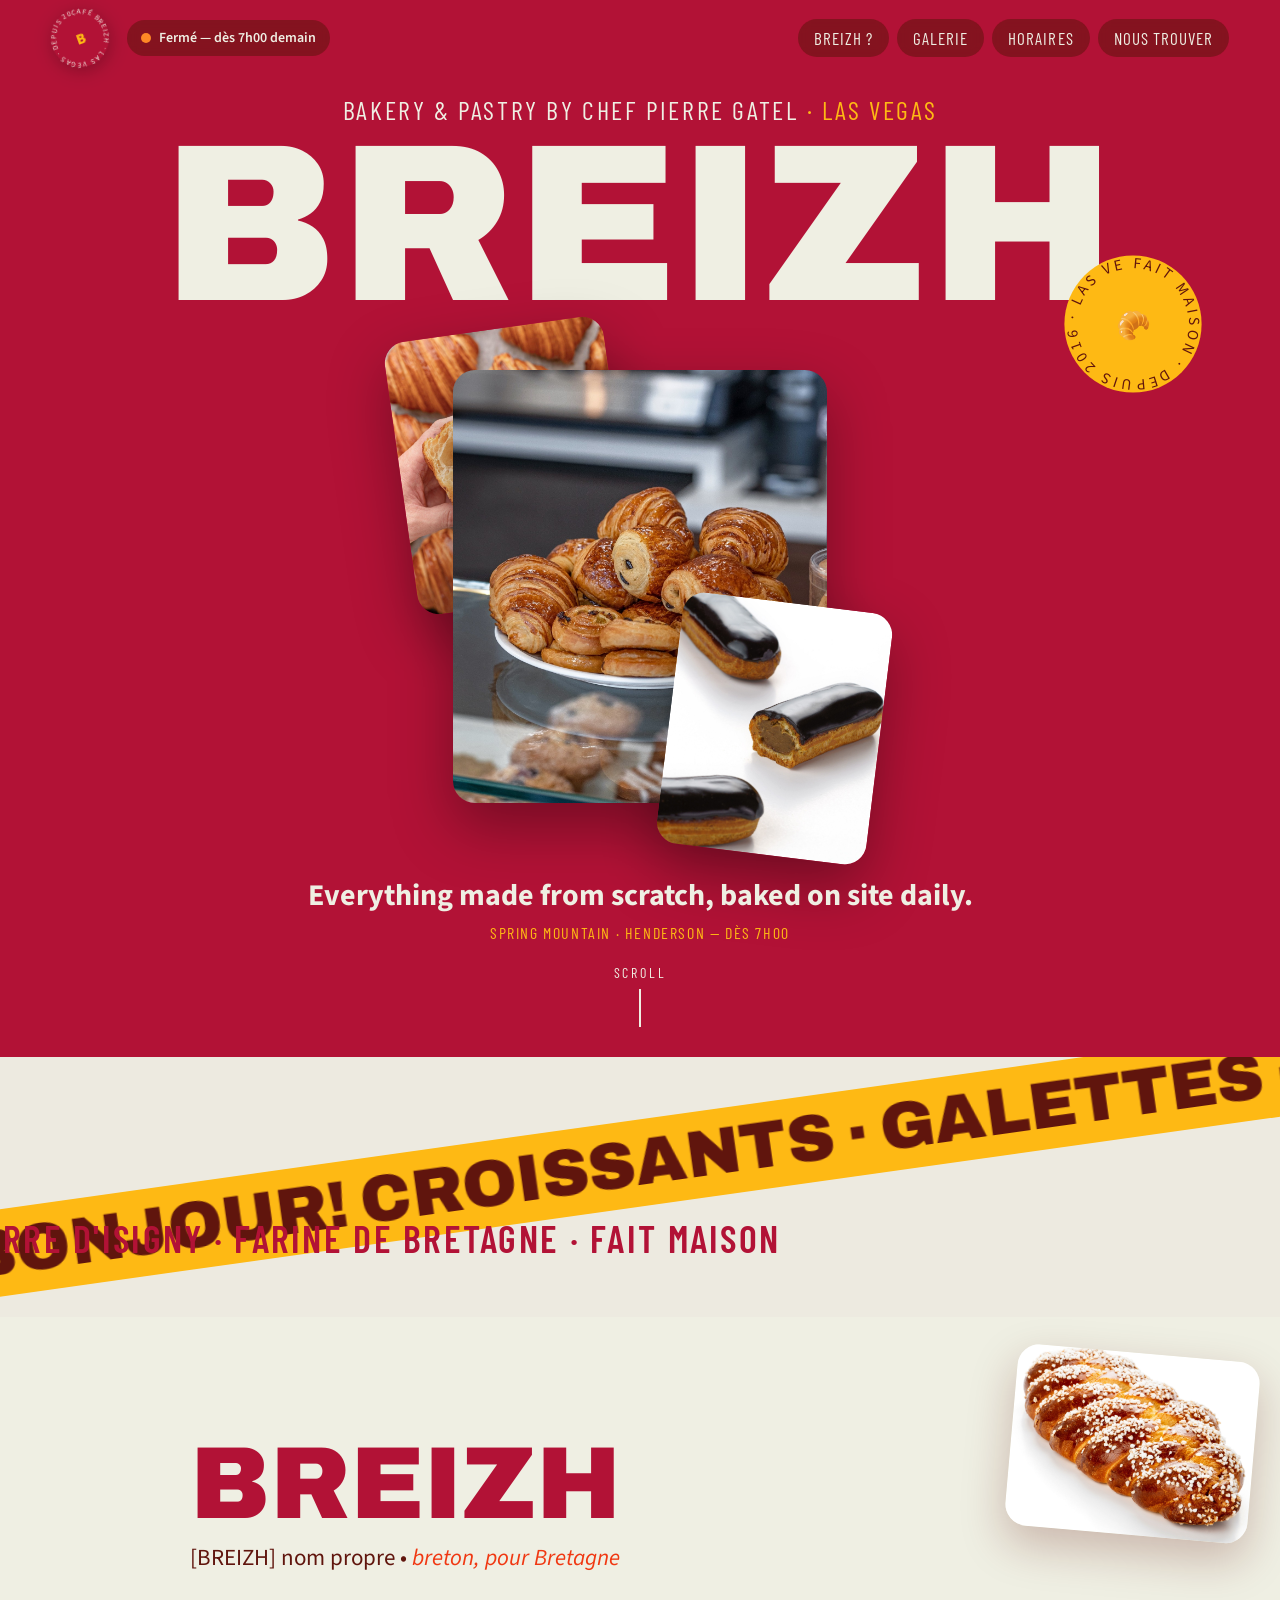
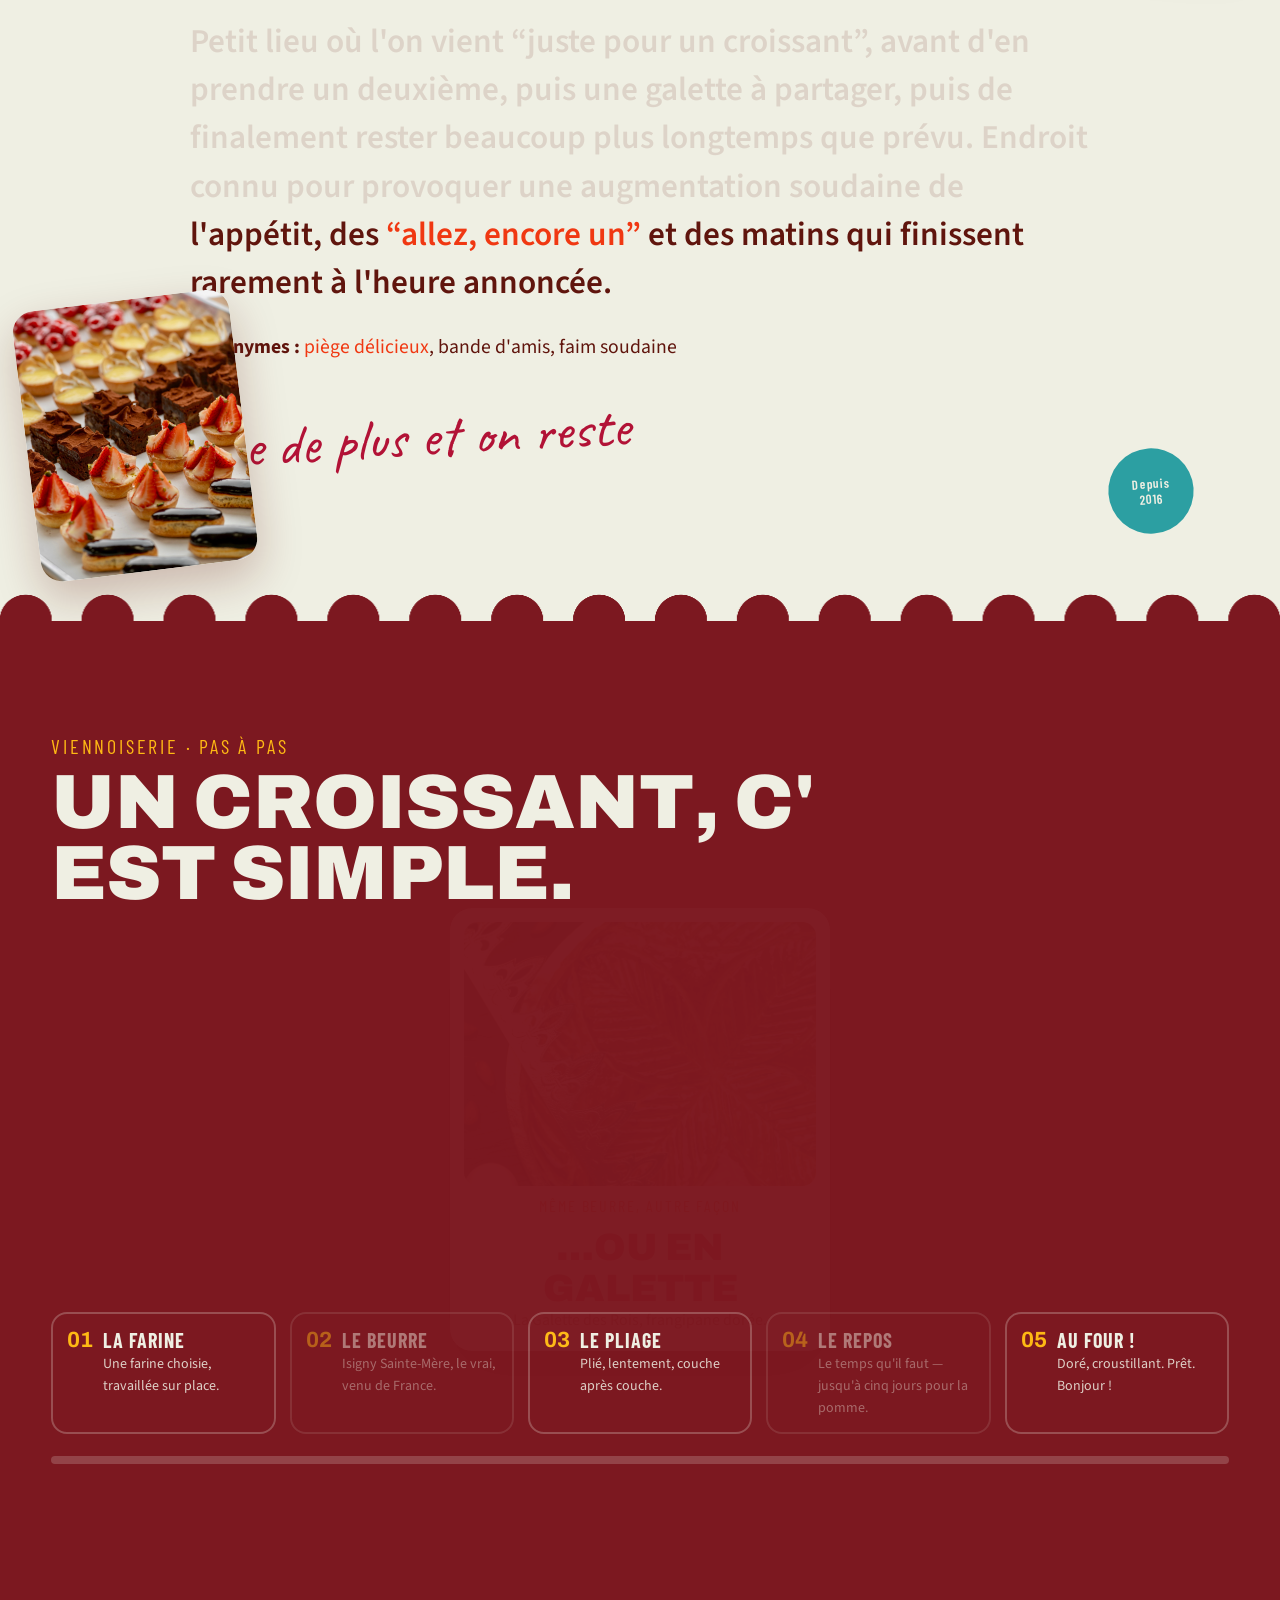
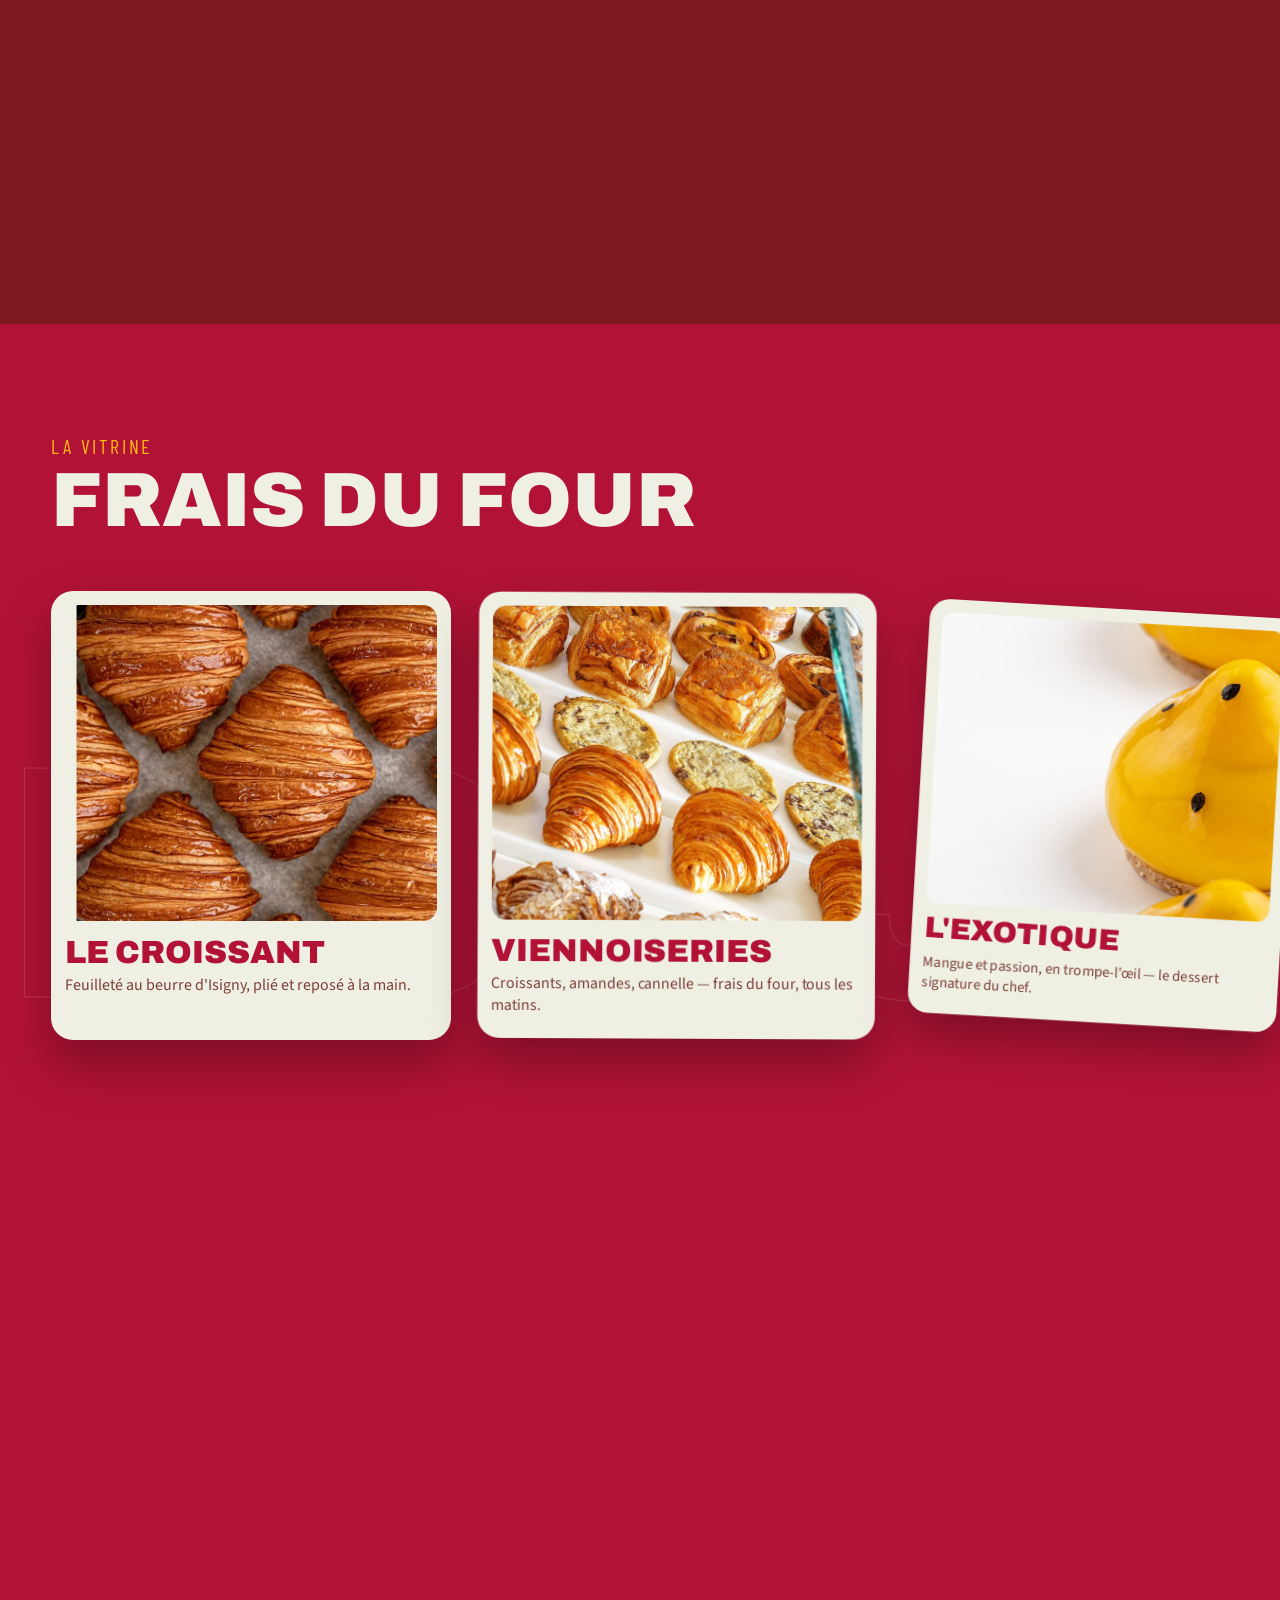
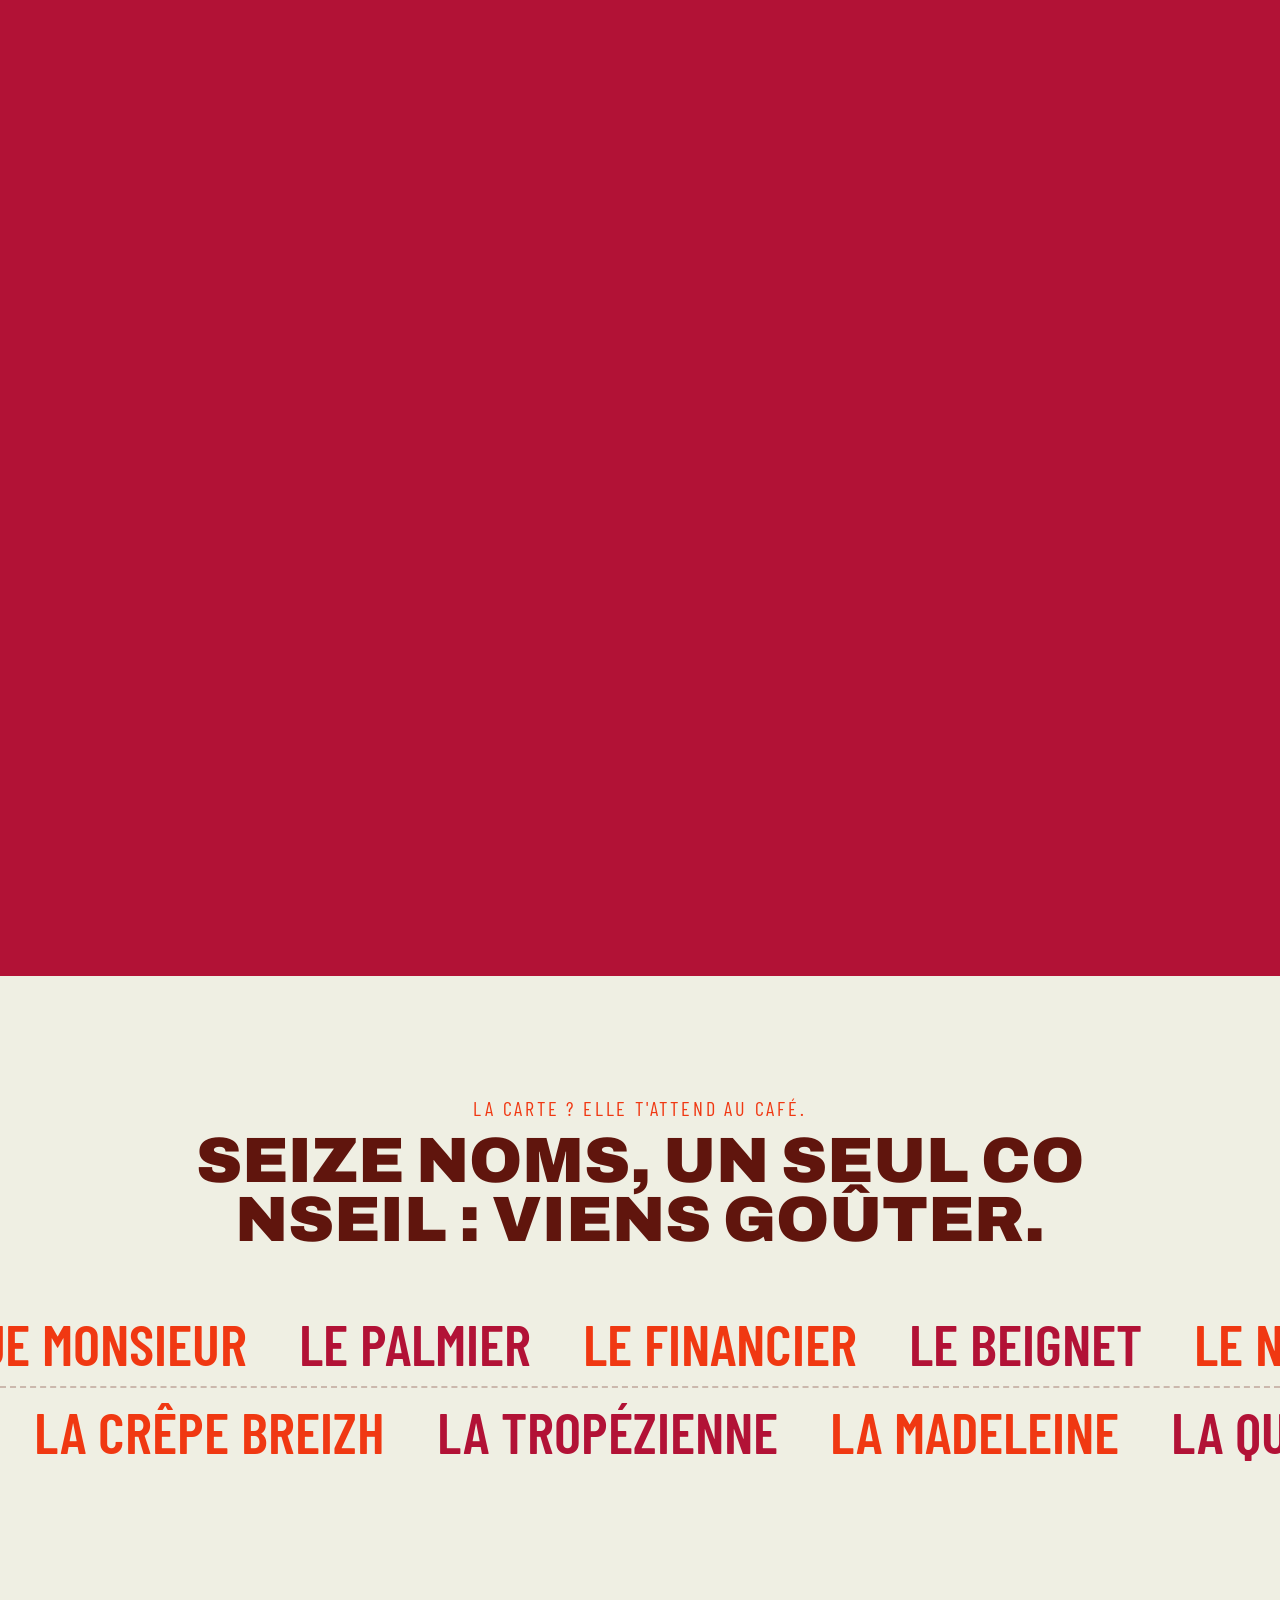
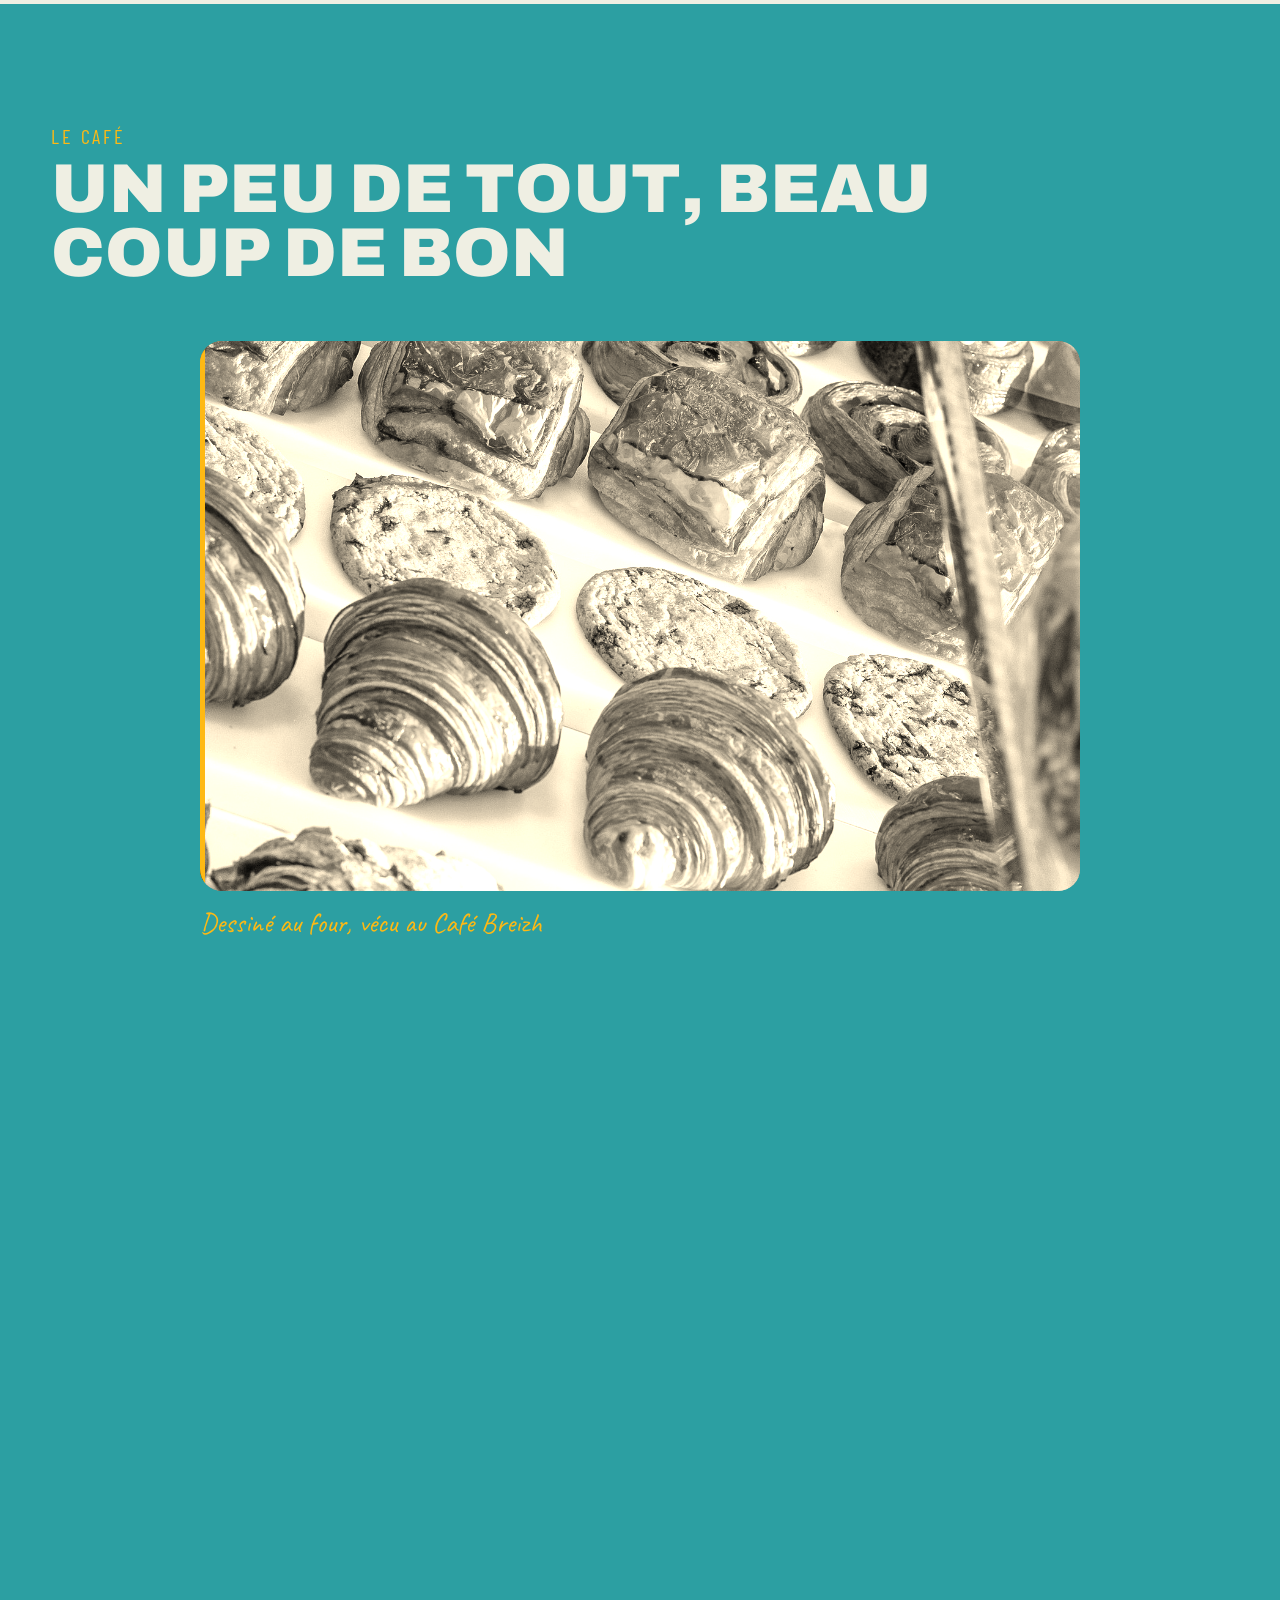
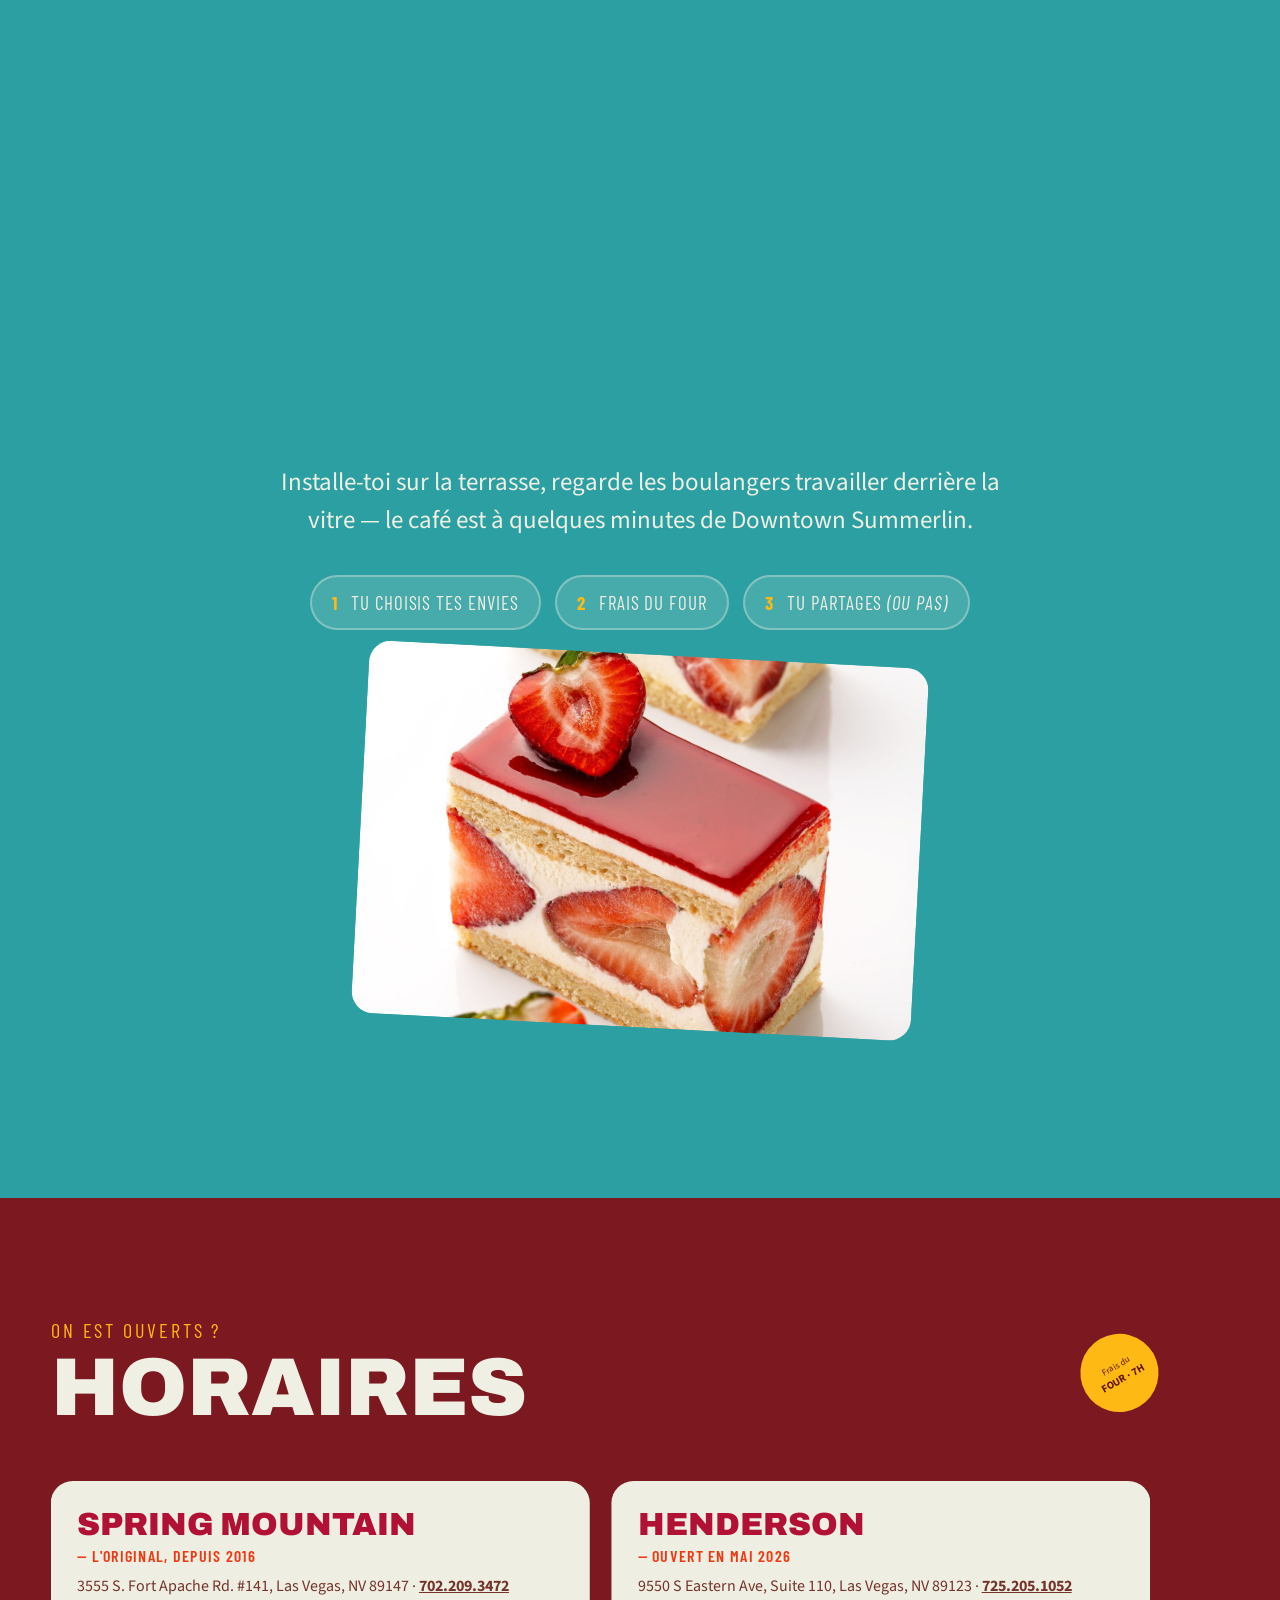
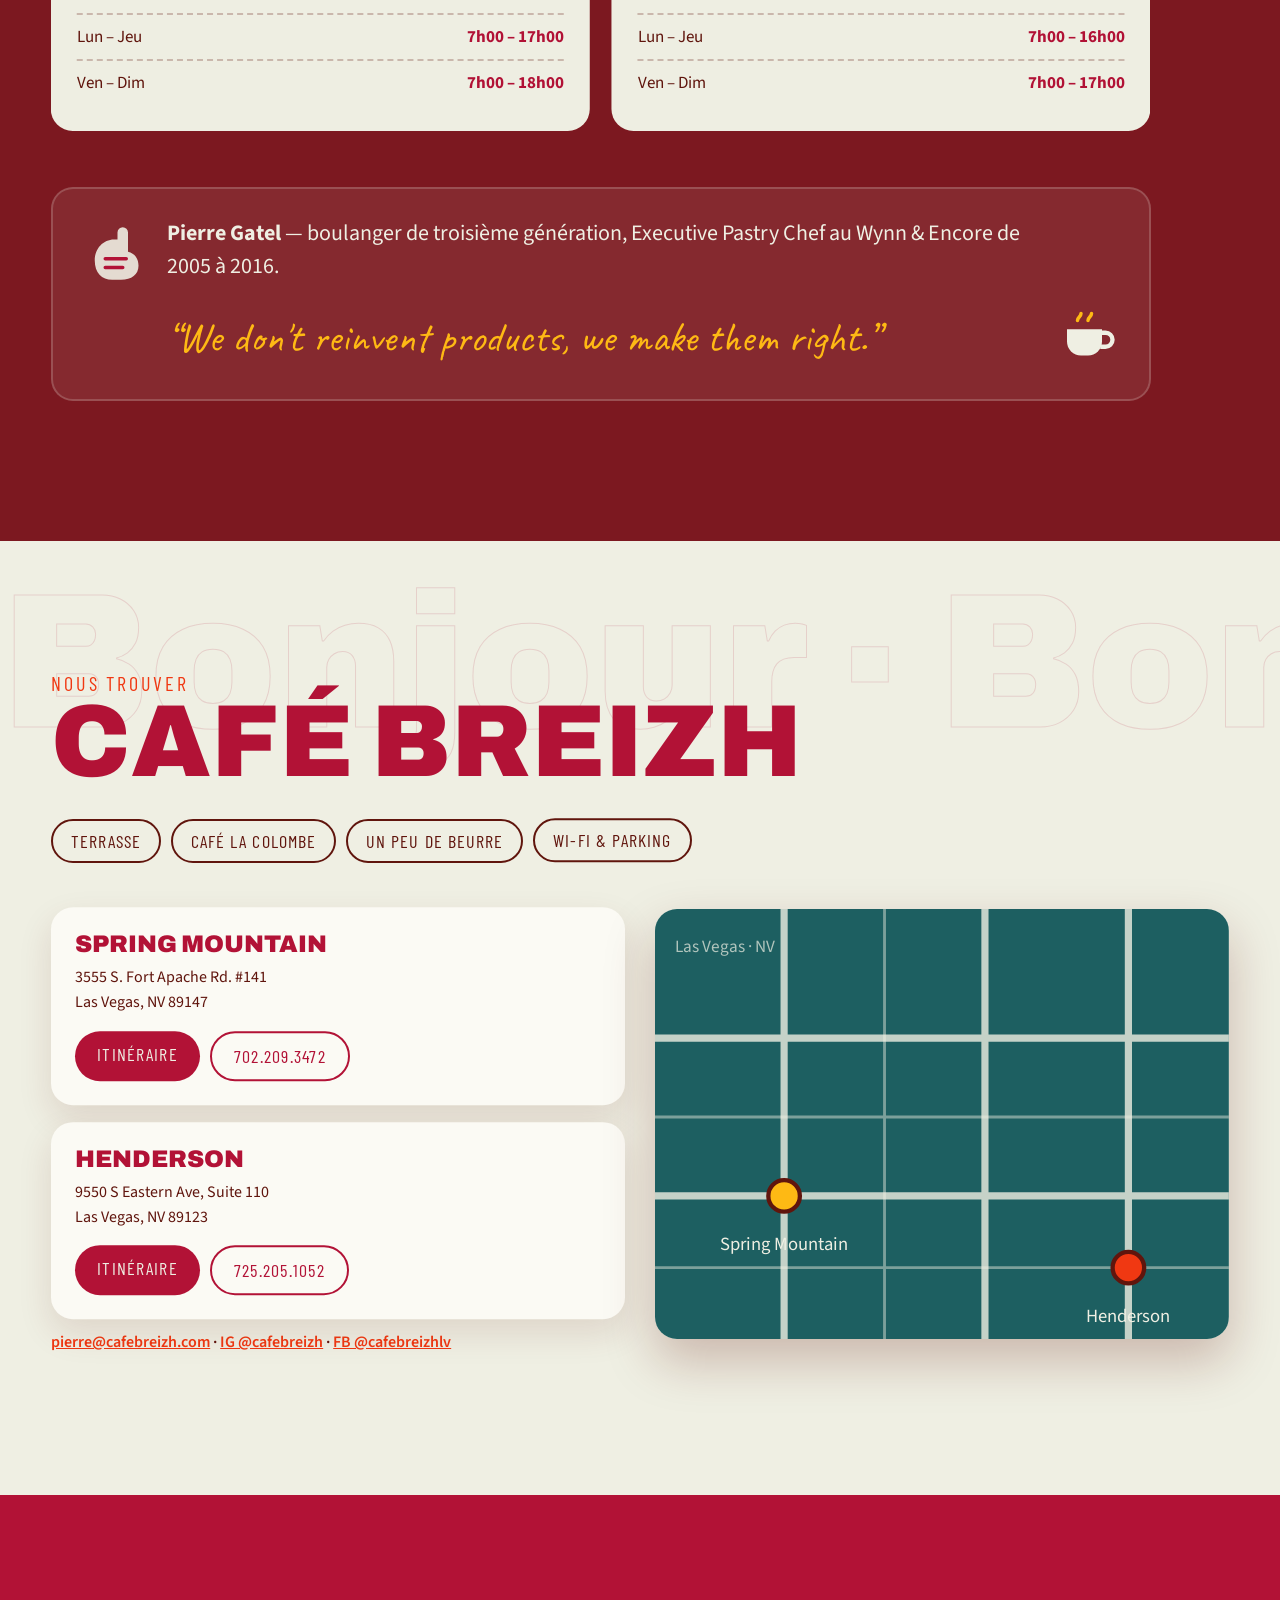
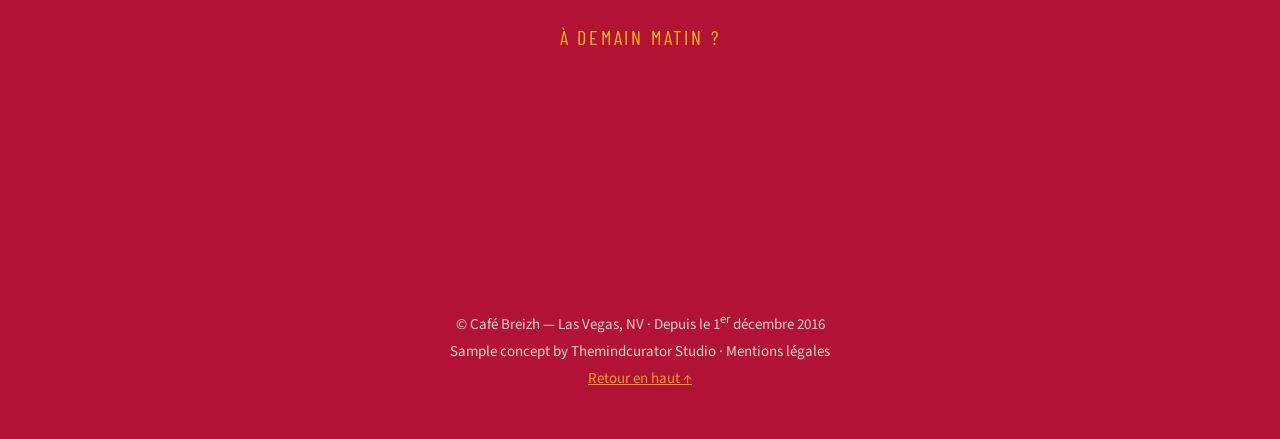
==== index.html @ 3064822f "Café Breizh — own-code rebuild of Tòpas UI (Ponytail)" ====
<!DOCTYPE html>
<html lang="fr">
<head>
<meta charset="UTF-8">
<meta name="viewport" content="width=device-width, initial-scale=1.0">
<title>Café Breizh — Bakery &amp; Pastry · Las Vegas</title>
<meta name="description" content="Café Breizh — French bakery & pastry by Chef Pierre Gatel, Las Vegas. Everything made from scratch, baked on site daily.">
<link rel="preconnect" href="https://fonts.googleapis.com">
<link rel="preconnect" href="https://fonts.gstatic.com" crossorigin>
<link href="https://fonts.googleapis.com/css2?family=Archivo:wght@500;700;900&family=Barlow+Condensed:wght@500;600&family=Source+Sans+3:ital,wght@0,400;0,600;0,700;1,400&family=Caveat:wght@700&display=swap" rel="stylesheet">
<link rel="stylesheet" href="css/main.css">
</head>
<body id="top">

<!-- CURSOR -->
<div class="cursor" data-cursor aria-hidden="true"><span data-cursor-label>Bonjour!</span></div>

<!-- LOADER -->
<div class="intro" data-intro aria-hidden="true">
  <div class="intro__panels"><span style="--c:#B21236"></span><span style="--c:#7C1820"></span><span style="--c:#F03812"></span><span style="--c:#FE8826"></span><span style="--c:#FEB914"></span></div>
  <div class="intro__core">
    <svg class="intro__croissant" viewBox="0 0 120 80" fill="none" aria-hidden="true"><path d="M60 14c10-8 26-6 34 4 10 2 16 10 14 20 6 8 4 18-4 24-8 6-20 4-26-4H42c-6 8-18 10-26 4C8 56 6 46 12 38 10 28 16 20 26 18c8-10 24-12 34-4Z" fill="#FEB914" stroke="#60150D" stroke-width="4"/><path d="M42 20c4 12 4 26 0 40M78 20c-4 12-4 26 0 40M60 14v52" stroke="#60150D" stroke-width="4"/></svg>
    <div class="intro__word" data-intro-word>BREIZH</div>
    <p class="intro__msg" data-intro-msg>On préchauffe le four…</p>
    <div class="intro__bar"><i data-intro-bar></i></div>
    <p class="intro__done">Prêt ! Bonjour !</p>
  </div>
</div>

<!-- TOPBAR -->
<header class="topbar">
  <a class="topbar__logo" href="#top" data-magnetic aria-label="Café Breizh — haut de page">
    <svg viewBox="0 0 100 100"><defs><path id="circ" d="M50 8a42 42 0 1 1 0 84 42 42 0 1 1 0-84"/></defs><circle cx="50" cy="50" r="48" fill="#B21236"/><text font-size="12.5" fill="#EFEFE3" letter-spacing="2"><textPath href="#circ">CAFÉ BREIZH · LAS VEGAS · DEPUIS 2016 ·</textPath></text><text x="50" y="60" text-anchor="middle" font-size="26" font-weight="900" fill="#FEB914">B</text></svg>
  </a>
  <p class="topbar__status"><span class="topbar__dot" data-status-dot></span><span data-status-text>Vérification des horaires…</span></p>
  <nav class="topbar__links">
    <a href="#definition" data-magnetic>Breizh ?</a>
    <a href="#galerie" data-magnetic>Galerie</a>
    <a href="#horaires" data-magnetic>Horaires</a>
    <a href="#visite" data-magnetic>Nous trouver</a>
  </nav>
</header>

<main>
<!-- HERO -->
<section class="s-hero">
  <div class="s-hero__motif" aria-hidden="true">BREIZH · BONJOUR · BREIZH · BONJOUR ·</div>
  <div class="s-hero__kicker"><span>Bakery &amp; Pastry by Chef Pierre Gatel</span><span class="s-hero__by">· Las Vegas</span></div>
  <h1 class="s-hero__title" data-hero-title>BREIZH</h1>
  <div class="s-hero__stack" data-hero-stack>
    <img class="stack__back" src="assets/img/ig-croissant.jpg" alt="Croissant doré" data-depth="14">
    <img class="stack__main" src="assets/img/ig-hero-minis.jpg" alt="Assiette de mini croissants et pains au chocolat" data-depth="26">
    <img class="stack__front" src="assets/img/ig-eclairs.jpg" alt="Éclairs" data-depth="44">
  </div>
  <div class="s-hero__stamp" aria-hidden="true"><svg viewBox="0 0 100 100"><defs><path id="stampc" d="M50 10a40 40 0 1 1 0 80 40 40 0 1 1 0-80"/></defs><circle cx="50" cy="50" r="49" fill="#FEB914"/><text font-size="11" fill="#60150D" letter-spacing="2.5"><textPath href="#stampc">FAIT MAISON · DEPUIS 2016 · LAS VEGAS ·</textPath></text><text x="50" y="58" text-anchor="middle" font-size="20">🥐</text></svg></div>
  <div class="s-hero__foot">
    <p class="s-hero__tagline">Everything made from scratch, baked on site daily.</p>
    <p class="s-hero__hours">Spring Mountain · Henderson — dès 7h00</p>
  </div>
  <p class="s-hero__scroll">Scroll <i></i></p>
</section>

<!-- MARQUEE -->
<section class="s-marquee" aria-hidden="true">
  <div class="marquee marquee--a" data-marquee="1"><div class="marquee__track"><span>Croissants · Galettes · Crêpes · Pâtisserie · Bonjour!&nbsp;</span><span>Croissants · Galettes · Crêpes · Pâtisserie · Bonjour!&nbsp;</span></div></div>
  <div class="marquee marquee--b" data-marquee="-1"><div class="marquee__track"><span>Beurre d'Isigny · Farine de Bretagne · Fait maison&nbsp;</span><span>Beurre d'Isigny · Farine de Bretagne · Fait maison&nbsp;</span></div></div>
</section>

<!-- DEFINITION -->
<section class="s-def edge-wave" id="definition">
  <header class="s-def__head">
    <h2 class="s-def__word">Breizh</h2>
    <p class="s-def__phon">[BREIZH] nom propre • <em>breton, pour Bretagne</em></p>
  </header>
  <p class="s-def__text" data-words>Petit lieu où l'on vient “juste pour un croissant”, avant d'en prendre un deuxième, puis une galette à partager, puis de finalement rester beaucoup plus longtemps que prévu. Endroit connu pour provoquer une augmentation soudaine de l'appétit, des <mark>“allez, encore un”</mark> et des matins qui finissent rarement à l'heure annoncée.</p>
  <p class="s-def__syn"><strong>Synonymes :</strong> <mark>piège délicieux</mark>, bande d'amis, faim soudaine</p>
  <div class="s-def__sign" data-sign><span class="sign">Une de plus et on reste</span></div>
  <figure class="s-def__photo s-def__photo--a" data-parallax="6"><img src="assets/img/ig-assorted-minis.jpg" alt="Mini pâtisseries françaises assorties"></figure>
  <figure class="s-def__photo s-def__photo--b" data-parallax="10"><img src="assets/img/ig-braided-bread.jpg" alt="Brioche tressée au sucre perlé"></figure>
  <div class="s-def__stamp" data-stamp aria-hidden="true">Depuis<br>2016</div>
</section>

<!-- BUILD -->
<section class="s-build edge-wave">
  <div class="s-build__pin" data-build-pin>
    <div class="s-build__intro">
      <p class="s-build__kicker">Viennoiserie · Pas à pas</p>
      <h2 class="s-build__title" data-split>Un croissant, c'est simple.</h2>
    </div>
    <div class="s-build__stage" aria-hidden="true">
      <div class="layer layer--flour" data-layer="0"><svg viewBox="0 0 200 120"><ellipse cx="100" cy="88" rx="72" ry="18" fill="#EFEFE3"/><ellipse cx="100" cy="78" rx="46" ry="14" fill="#fff"/></svg><span>La farine</span></div>
      <div class="layer layer--butter" data-layer="1"><svg viewBox="0 0 200 120"><rect x="55" y="38" width="90" height="48" rx="10" fill="#FEB914" stroke="#60150D" stroke-width="4"/></svg><span>Le beurre</span></div>
      <div class="layer layer--fold" data-layer="2"><img src="assets/img/ig-croissant.jpg" alt=""><span>Le pliage</span></div>
      <div class="layer layer--rest" data-layer="3"><svg viewBox="0 0 200 120"><circle cx="100" cy="60" r="34" fill="none" stroke="#EFEFE3" stroke-width="6"/><path d="M100 38v22l16 10" stroke="#FEB914" stroke-width="6" fill="none" stroke-linecap="round"/></svg><span>Le temps</span></div>
      <div class="layer layer--fire" data-layer="4"><svg viewBox="0 0 200 120"><path d="M100 14c14 20 30 30 30 52a30 30 0 1 1-60 0c0-22 16-32 30-52Z" fill="#F03812"/><path d="M100 52c7 10 14 15 14 26a14 14 0 1 1-28 0c0-11 7-16 14-26Z" fill="#FEB914"/></svg><span>Au four !</span></div>
      <div class="s-build__result" data-build-result><img src="assets/img/ig-croissant.jpg" alt="Le croissant, feuilleté et doré"><strong>Le Croissant</strong><em>Feuilleté, doré, croustillant.</em></div>
      <div class="s-build__twist" data-build-twist><img src="assets/img/ig-galette-rois.jpg" alt="Galette des Rois dorée"><p class="s-build__twist-k">Même beurre, autre façon</p><strong>…ou en galette</strong><em>La Galette des Rois, frangipane dorée.</em></div>
    </div>
    <ol class="s-build__steps">
      <li class="s-build__step"><b>01</b><div><strong>La farine</strong><span>Une farine choisie, travaillée sur place.</span></div></li>
      <li class="s-build__step"><b>02</b><div><strong>Le beurre</strong><span>Isigny Sainte-Mère, le vrai, venu de France.</span></div></li>
      <li class="s-build__step"><b>03</b><div><strong>Le pliage</strong><span>Plié, lentement, couche après couche.</span></div></li>
      <li class="s-build__step"><b>04</b><div><strong>Le repos</strong><span>Le temps qu'il faut — jusqu'à cinq jours pour la pomme.</span></div></li>
      <li class="s-build__step"><b>05</b><div><strong>Au four !</strong><span>Doré, croustillant. Prêt. Bonjour !</span></div></li>
    </ol>
    <div class="s-build__bar"><i data-build-bar></i></div>
  </div>
</section>

<!-- GALLERY -->
<section class="s-gallery" id="galerie">
  <div class="s-gallery__pin" data-gallery-pin>
    <header class="s-gallery__head"><p class="s-gallery__kicker">La vitrine</p><h2 class="s-gallery__title" data-split>Frais du four</h2></header>
    <div class="s-gallery__giant" data-gallery-giant aria-hidden="true">BONJOUR</div>
    <div class="s-gallery__track" data-gallery-track>
      <article class="card" data-card><div class="card__img"><img data-card-img src="assets/img/site-cafe-b.jpg" alt="Croissants dorés en vitrine"></div><h3 class="card__title">Le Croissant</h3><p>Feuilleté au beurre d'Isigny, plié et reposé à la main.</p></article>
      <article class="card" data-card><div class="card__img"><img data-card-img src="assets/img/ig-pastry-case.jpg" alt="Vitrine de viennoiseries"></div><h3 class="card__title">Viennoiseries</h3><p>Croissants, amandes, cannelle — frais du four, tous les matins.</p></article>
      <article class="card" data-card><div class="card__img"><img data-card-img src="assets/img/ig-mango.jpg" alt="Desserts exotiques en trompe-l'œil"></div><h3 class="card__title">L'Exotique</h3><p>Mangue et passion, en trompe-l'œil — le dessert signature du chef.</p></article>
      <article class="card" data-card><div class="card__img"><img data-card-img src="assets/img/ig-kouign-amann.jpg" alt="Kouign-Amann caramélisé"></div><h3 class="card__title">Kouign-Amann</h3><p>Beurre et sucre caramélisés, tous les jours.</p></article>
      <article class="card" data-card><div class="card__img"><img data-card-img src="assets/img/ig-eclairs.jpg" alt="Éclairs"></div><h3 class="card__title">Éclair</h3><p>Il disparaît comme l'éclair — c'est son nom.</p></article>
      <article class="card" data-card><div class="card__img"><img data-card-img src="assets/img/ig-assorted-minis.jpg" alt="Tartelettes au citron, à la framboise et au chocolat"></div><h3 class="card__title">Les Tartelettes</h3><p>Citron, framboise, chocolat — en petites bouchées.</p></article>
    </div>
  </div>
</section>

<!-- NAMES -->
<section class="s-names edge-wave">
  <p class="s-names__k">La carte ? Elle t'attend au café.</p>
  <h2 class="s-names__title" data-split>Seize noms, un seul conseil : Viens goûter.</h2>
  <div class="names-row" data-names-row="1"><div class="names-row__track"><span>Le Croissant</span><span>Le Paris-Brest</span><span>Le Kouign-Amann</span><span>Le Croque Monsieur</span><span>Le Palmier</span><span>Le Financier</span><span>Le Beignet</span><span>Le Napoléon</span><span>Le Croissant</span><span>Le Paris-Brest</span><span>Le Kouign-Amann</span><span>Le Croque Monsieur</span><span>Le Palmier</span><span>Le Financier</span><span>Le Beignet</span><span>Le Napoléon</span></div></div>
  <div class="names-row" data-names-row="-1"><div class="names-row__track"><span>La Galette</span><span>La Crêpe Breizh</span><span>La Tropézienne</span><span>La Madeleine</span><span>La Quiche Lorraine</span><span>La Tarte Citron</span><span>La Brioche</span><span>La Chouquette</span><span>La Galette</span><span>La Crêpe Breizh</span><span>La Tropézienne</span><span>La Madeleine</span><span>La Quiche Lorraine</span><span>La Tarte Citron</span><span>La Brioche</span><span>La Chouquette</span></div></div>
</section>

<!-- AMIGOS / LE CAFE -->
<section class="s-amigos edge-wave">
  <header class="s-amigos__head"><p class="s-amigos__k">Le café</p><h2 class="s-amigos__title" data-split>Un peu de tout, beaucoup de bon</h2></header>
  <div class="duo" data-duo>
    <figure class="duo__frame">
      <img class="duo__photo" src="assets/img/ig-pastry-case.jpg" alt="La vitrine du Café Breizh, pleine de viennoiseries">
      <div class="duo__illu" data-duo-illu><img data-duo-in src="assets/img/ig-pastry-case.jpg" alt="" aria-hidden="true"></div>
      <i class="duo__line" data-duo-line></i>
    </figure>
    <figcaption>Dessiné au four, vécu au Café Breizh</figcaption>
  </div>
  <p class="s-amigos__text">Installe-toi sur la terrasse, regarde les boulangers travailler derrière la vitre — le café est à quelques minutes de Downtown Summerlin.</p>
  <div class="s-amigos__how"><span><b>1</b> Tu choisis tes envies</span><span><b>2</b> Frais du four</span><span><b>3</b> Tu partages <em>(ou pas)</em></span></div>
  <figure class="s-amigos__photo" data-parallax="8"><img src="assets/img/ig-fraisier.jpg" alt="Fraisier — gâteau aux fraises du Café Breizh"></figure>
</section>

<!-- HOURS -->
<section class="s-hours edge-wave" id="horaires">
  <header class="s-hours__head"><p class="s-hours__k">On est ouverts ?</p><h2 class="s-hours__title" data-split>Horaires</h2></header>
  <div class="s-hours__disc" aria-hidden="true"><svg viewBox="0 0 100 100"><circle cx="50" cy="50" r="47" fill="#FEB914"/><text x="50" y="44" text-anchor="middle" font-size="11" fill="#60150D">Frais du</text><text x="50" y="62" text-anchor="middle" font-size="13" font-weight="700" fill="#60150D">FOUR · 7H</text></svg></div>
  <div class="hours">
    <article class="hours__loc" data-hours-row>
      <h3>Spring Mountain <span>— l'original, depuis 2016</span></h3>
      <p class="hours__addr">3555 S. Fort Apache Rd. #141, Las Vegas, NV 89147 · <a href="tel:+17022093472">702.209.3472</a></p>
      <ul><li><span>Lun – Jeu</span><b>7h00 – 17h00</b></li><li><span>Ven – Dim</span><b>7h00 – 18h00</b></li></ul>
    </article>
    <article class="hours__loc" data-hours-row>
      <h3>Henderson <span>— ouvert en mai 2026</span></h3>
      <p class="hours__addr">9550 S Eastern Ave, Suite 110, Las Vegas, NV 89123 · <a href="tel:+17252051052">725.205.1052</a></p>
      <ul><li><span>Lun – Jeu</span><b>7h00 – 16h00</b></li><li><span>Ven – Dim</span><b>7h00 – 17h00</b></li></ul>
    </article>
  </div>
  <div class="chef">
    <svg class="chef__hand" viewBox="0 0 80 80" aria-hidden="true"><path d="M18 52c0-14 10-24 22-24h4v-8a6 6 0 0 1 12 0v22c8 2 12 8 12 16 0 10-8 16-20 16H38c-12 0-20-8-20-22Z" fill="#EFEFE3" opacity=".9"/><path d="M30 50h24M30 60h20" stroke="#B21236" stroke-width="4" stroke-linecap="round"/></svg>
    <p class="chef__line"><strong>Pierre Gatel</strong> — boulanger de troisième génération, Executive Pastry Chef au Wynn &amp; Encore de 2005 à 2016.</p>
    <blockquote>“We don't reinvent products, we make them right.”</blockquote>
    <svg class="chef__cup" viewBox="0 0 80 80" aria-hidden="true"><path d="M16 30h40v14a16 16 0 0 1-16 16h-8A16 16 0 0 1 16 44V30Z" fill="#EFEFE3"/><path d="M56 34h4a8 8 0 0 1 0 16h-6" fill="none" stroke="#EFEFE3" stroke-width="5"/><path d="M28 20c0-4 4-4 4-8M40 20c0-4 4-4 4-8" stroke="#FEB914" stroke-width="4" fill="none" stroke-linecap="round"/></svg>
  </div>
</section>

<!-- VISIT -->
<section class="s-visit edge-wave" id="visite">
  <div class="s-visit__giant" data-visit-marquee aria-hidden="true"><span>Bonjour · Bonjour · Bonjour ·&nbsp;</span><span>Bonjour · Bonjour · Bonjour ·&nbsp;</span><span>Bonjour · Bonjour · Bonjour ·&nbsp;</span></div>
  <header class="s-visit__head"><p class="s-visit__k">Nous trouver</p><h2 class="s-visit__title" data-split data-jelly>Café Breizh</h2></header>
  <ul class="s-visit__pictos">
    <li>Terrasse</li><li>Café La Colombe</li><li>Un peu de beurre</li><li>Wi-Fi &amp; parking</li>
  </ul>
  <div class="s-visit__grid">
    <div class="s-visit__locs">
      <article><h3>Spring Mountain</h3><p>3555 S. Fort Apache Rd. #141<br>Las Vegas, NV 89147</p><div class="s-visit__actions"><a class="btn" data-magnetic target="_blank" rel="noopener" href="https://www.google.com/maps/search/?api=1&query=Cafe+Breizh+3555+S+Fort+Apache+Rd+Las+Vegas+NV+89147">Itinéraire</a><a class="btn btn--ghost" data-magnetic href="tel:+17022093472">702.209.3472</a></div></article>
      <article><h3>Henderson</h3><p>9550 S Eastern Ave, Suite 110<br>Las Vegas, NV 89123</p><div class="s-visit__actions"><a class="btn" data-magnetic target="_blank" rel="noopener" href="https://www.google.com/maps/search/?api=1&query=Cafe+Breizh+9550+S+Eastern+Ave+Las+Vegas+NV+89123">Itinéraire</a><a class="btn btn--ghost" data-magnetic href="tel:+17252051052">725.205.1052</a></div></article>
      <p class="s-visit__contact"><a href="mailto:pierre@cafebreizh.com">pierre@cafebreizh.com</a> · <a target="_blank" rel="noopener" href="https://www.instagram.com/cafebreizh/">IG @cafebreizh</a> · <a target="_blank" rel="noopener" href="https://www.facebook.com/cafebreizhlv/">FB @cafebreizhlv</a></p>
    </div>
    <div class="s-visit__mapwrap">
      <svg class="s-visit__map" data-map viewBox="0 0 400 300" role="img" aria-label="Plan simplifié des deux adresses">
        <rect width="400" height="300" fill="#1d5f61"/>
        <g stroke="#EFEFE3" stroke-width="5" fill="none" opacity=".8"><path d="M0 90 H400M0 200 H400M90 0 V300M230 0 V300M330 0 V300"/></g>
        <g stroke="#EFEFE3" stroke-width="2" fill="none" opacity=".45"><path d="M0 145 H400M160 0 V300M0 250 H400"/></g>
        <circle cx="90" cy="200" r="11" fill="#FEB914" stroke="#60150D" stroke-width="3"/><text x="90" y="238" text-anchor="middle" fill="#EFEFE3" font-size="13">Spring Mountain</text>
        <circle cx="330" cy="250" r="11" fill="#F03812" stroke="#60150D" stroke-width="3"/><text x="330" y="288" text-anchor="middle" fill="#EFEFE3" font-size="13">Henderson</text>
        <text x="14" y="30" fill="#EFEFE3" font-size="12" opacity=".7">Las Vegas · NV</text>
      </svg>
    </div>
  </div>
</section>
</main>

<!-- END -->
<footer class="s-end edge-wave">
  <p class="s-end__k">À demain matin ?</p>
  <h2 class="s-end__big" data-end-big><span>BONJOUR!</span></h2>
  <div class="s-end__meta">
    <p>© Café Breizh — Las Vegas, NV · Depuis le 1<sup>er</sup> décembre 2016</p>
    <p>Sample concept by Themindcurator Studio · Mentions légales</p>
    <p><a href="#top">Retour en haut ↑</a></p>
  </div>
</footer>

<script src="assets/vendor/gsap.min.js"></script>
<script src="assets/vendor/ScrollTrigger.min.js"></script>
<script src="assets/vendor/lenis.min.js"></script>
<script src="js/main.js"></script>
</body>
</html>
---- css/main.css ----
:root{
  --rouge:#B21236; --bordeaux:#7C1820; --brun:#60150D; --orange-rouge:#F03812;
  --orange:#FE8826; --jaune:#FEB914; --bleu:#2C9FA2; --creme:#EFEFE3; --creme-fond:#EDEAE0;
  --f-title:"Archivo","Arial Black",system-ui,sans-serif;
  --f-cond:"Barlow Condensed","Arial Narrow",system-ui,sans-serif;
  --f-text:"Source Sans 3",Arial,system-ui,sans-serif;
  --gutter:clamp(16px,4vw,56px); --radius:22px; --topbar-h:76px;
  --ease:cubic-bezier(.2,.8,.2,1); --wave:clamp(14px,1.6vw,26px);
}
*{margin:0;padding:0;box-sizing:border-box}
html{scroll-behavior:auto}
html.lenis,html.lenis body{height:auto}
.lenis.lenis-smooth{scroll-behavior:auto!important}
body{font-family:var(--f-text);background:var(--rouge);color:var(--creme);overflow-x:hidden}
img{display:block;max-width:100%}
a{color:inherit}
::selection{background:var(--jaune);color:var(--brun)}

/* scalloped divider: section paints a wave of its own bg over the previous */
.edge-wave{position:relative}
.edge-wave::before{content:"";position:absolute;z-index:4;left:0;right:0;top:calc(-2*var(--wave) + 1px);height:calc(2*var(--wave));background:inherit;pointer-events:none;
  --R:calc(var(--wave)*1.28);
  -webkit-mask:radial-gradient(var(--R) at 50% calc(1.8*var(--wave)),#000 99%,#0000 101%) calc(50% - 2*var(--wave)) 0/calc(4*var(--wave)) 100%,linear-gradient(#000 0 0) no-repeat 0 calc(1.8*var(--wave))/100% calc(2*var(--wave) - 1.8*var(--wave) + 1px);
  mask:radial-gradient(var(--R) at 50% calc(1.8*var(--wave)),#000 99%,#0000 101%) calc(50% - 2*var(--wave)) 0/calc(4*var(--wave)) 100%,linear-gradient(#000 0 0) no-repeat 0 calc(1.8*var(--wave))/100% calc(2*var(--wave) - 1.8*var(--wave) + 1px)}

/* ---------- cursor ---------- */
.cursor{position:fixed;z-index:200;left:0;top:0;width:64px;height:64px;margin:-32px 0 0 -32px;border-radius:50%;background:var(--jaune);color:var(--brun);display:none;align-items:center;justify-content:center;font-family:var(--f-cond);font-size:13px;font-weight:600;pointer-events:none;opacity:0;transform:scale(.4)}
html.has-cursor .cursor{display:flex}
html.has-cursor,html.has-cursor a,html.has-cursor button{cursor:none}
.cursor.is-on{opacity:1}
.cursor span{opacity:0;transition:opacity .2s}
.cursor.is-hover{transform:scale(1)}
.cursor.is-hover span{opacity:1}
.cursor.is-down{scale:.85}

/* ---------- loader ---------- */
.intro{position:fixed;inset:0;z-index:300;display:flex;align-items:center;justify-content:center}
.intro__panels{position:absolute;inset:0;display:flex}
.intro__panels span{flex:1;background:var(--c)}
.intro__core{position:relative;z-index:2;text-align:center;color:var(--creme);padding:20px}
.intro__croissant{width:110px;margin:0 auto 10px;animation:bounce 1s var(--ease) infinite alternate}
@keyframes bounce{from{transform:translateY(0) rotate(-4deg)}to{transform:translateY(-18px) rotate(5deg)}}
.intro__word{font-family:var(--f-title);font-weight:900;font-size:clamp(52px,12vw,120px);letter-spacing:.02em;line-height:1;display:flex;justify-content:center}
.intro__word .ch{display:inline-block}
.intro__msg{font-family:var(--f-cond);font-size:20px;letter-spacing:.08em;text-transform:uppercase;opacity:.85;min-height:26px}
.intro__bar{width:min(320px,70vw);height:8px;border-radius:99px;background:rgba(239,239,227,.25);margin:18px auto 10px;overflow:hidden}
.intro__bar i{display:block;height:100%;background:var(--jaune);transform:scaleX(0);transform-origin:left}
.intro__done{font-family:"Caveat",cursive;font-size:34px;color:var(--jaune);opacity:0;transform:scale(.7) rotate(-4deg)}
.intro.is-done .intro__done{opacity:1;transform:scale(1) rotate(-3deg);transition:.4s var(--ease)}
.intro.is-done .intro__msg{opacity:0}

/* ---------- topbar ---------- */
.topbar{position:fixed;z-index:100;top:0;left:0;right:0;height:var(--topbar-h);display:flex;align-items:center;gap:18px;padding:10px var(--gutter);pointer-events:none}
.topbar>*{pointer-events:auto}
.topbar__logo{width:58px;height:58px;flex:none;border-radius:50%;box-shadow:0 4px 18px rgba(0,0,0,.25)}
.topbar__logo svg{width:100%;height:auto}
.topbar__status{display:flex;align-items:center;gap:8px;background:rgba(96,21,13,.55);backdrop-filter:blur(6px);padding:8px 14px;border-radius:99px;font-size:14px;font-weight:600}
.topbar__dot{width:10px;height:10px;border-radius:50%;background:#FE8826;flex:none}
.topbar__dot.is-open{background:#7BE07B}
.topbar__links{margin-left:auto;display:flex;gap:8px}
.topbar__links a{text-decoration:none;font-family:var(--f-cond);font-size:17px;letter-spacing:.06em;text-transform:uppercase;background:rgba(96,21,13,.55);backdrop-filter:blur(6px);padding:9px 16px;border-radius:99px}

/* ---------- shared type ---------- */
h2[data-split],.s-def__word{font-family:var(--f-title);font-weight:900;text-transform:uppercase;line-height:.92}
.split-mask{display:block;overflow:hidden}
.split-ch{display:inline-block;will-change:transform}
[class$="__k"],[class$="__kicker"]{font-family:var(--f-cond);letter-spacing:.14em;text-transform:uppercase;font-size:clamp(15px,1.6vw,20px)}

/* ---------- hero ---------- */
.s-hero{position:relative;min-height:100svh;background:var(--rouge);color:var(--creme);overflow:hidden;display:flex;flex-direction:column;align-items:center;padding:calc(var(--topbar-h) + 18px) var(--gutter) 30px}
.s-hero__motif{position:absolute;inset:-20% -10%;font-family:var(--f-title);font-weight:900;font-size:19vw;line-height:1;color:transparent;-webkit-text-stroke:1px rgba(239,239,227,.14);white-space:nowrap;pointer-events:none}
.s-hero__kicker{position:relative;z-index:2;display:flex;gap:8px;flex-wrap:wrap;justify-content:center;font-family:var(--f-cond);font-size:clamp(17px,2.4vw,26px);letter-spacing:.1em;text-transform:uppercase}
.s-hero__by{color:var(--jaune)}
.s-hero__title{position:relative;z-index:2;font-family:var(--f-title);font-weight:900;font-size:clamp(72px,17.5vw,250px);line-height:.9;letter-spacing:.01em;text-align:center}
.s-hero__title .ch{display:inline-block}
.s-hero__stack{position:relative;z-index:2;width:min(58vw,480px);aspect-ratio:4/4.4;margin-top:-2vw}
.s-hero__stack img{position:absolute;border-radius:var(--radius);object-fit:cover;box-shadow:0 24px 60px rgba(0,0,0,.35)}
.stack__main{width:78%;height:82%;left:11%;top:8%;z-index:2}
.stack__back{width:46%;height:52%;left:0;top:0;transform:rotate(-8deg)}
.stack__front{width:44%;height:48%;right:0;bottom:0;transform:rotate(7deg);z-index:3}
.s-hero__stamp{position:absolute;z-index:3;right:calc(var(--gutter) + 2vw);top:24%;width:clamp(96px,11vw,140px);animation:spin 14s linear infinite}
@keyframes spin{to{transform:rotate(360deg)}}
.s-hero__foot{position:relative;z-index:2;text-align:center;margin-top:18px}
.s-hero__tagline{font-size:clamp(19px,2.6vw,30px);font-weight:700}
.s-hero__hours{font-family:var(--f-cond);letter-spacing:.1em;text-transform:uppercase;color:var(--jaune);margin-top:6px}
.s-hero__scroll{position:relative;z-index:2;margin-top:auto;padding-top:22px;font-family:var(--f-cond);letter-spacing:.2em;text-transform:uppercase;font-size:14px;display:flex;flex-direction:column;align-items:center;gap:8px}
.s-hero__scroll i{width:2px;height:38px;background:var(--creme);display:block;animation:drop 1.6s var(--ease) infinite;transform-origin:top}
@keyframes drop{0%{transform:scaleY(0)}55%{transform:scaleY(1)}100%{transform:scaleY(0);transform-origin:bottom}}

/* ---------- marquee ---------- */
.s-marquee{background:var(--creme-fond);padding:64px 0 58px;overflow:hidden}
.marquee{overflow:hidden;white-space:nowrap}
.marquee__track{display:inline-flex;font-family:var(--f-title);font-weight:900;text-transform:uppercase;line-height:1}
.marquee--a{background:var(--jaune);color:var(--brun);transform:rotate(-2deg) scale(1.03)}
.marquee--a .marquee__track{font-size:clamp(30px,5vw,64px);padding:10px 0}
.marquee--b{color:var(--rouge);margin-top:14px}
.marquee--b .marquee__track{font-size:clamp(20px,3vw,38px);font-family:var(--f-cond);font-weight:600;letter-spacing:.06em}

/* ---------- definition ---------- */
.s-def{background:var(--creme);color:var(--brun);padding:120px var(--gutter) 150px;overflow:hidden}
.s-def__head{max-width:900px;margin:0 auto}
.s-def__word{font-size:clamp(54px,8vw,120px);color:var(--rouge)}
.s-def__phon{font-size:clamp(17px,2vw,23px);margin-top:10px}
.s-def__phon em{color:var(--orange-rouge)}
.s-def__text{max-width:900px;margin:44px auto 0;font-size:clamp(21px,2.6vw,34px);line-height:1.45;font-weight:600}
.s-def__text mark,.s-def__syn mark{background:none;color:var(--orange-rouge)}
.s-def__syn{max-width:900px;margin:26px auto 0;font-size:clamp(16px,.6vw + 12px,20px)}
.s-def__sign{max-width:900px;margin:40px auto 0;overflow:hidden}
.sign{font-family:"Caveat",cursive;font-size:clamp(34px,5vw,58px);color:var(--rouge);display:inline-block;transform:rotate(-3deg)}
.s-def__photo{position:absolute;border-radius:var(--radius);overflow:hidden;box-shadow:0 18px 44px rgba(96,21,13,.25)}
.s-def__photo img{width:100%;height:100%;object-fit:cover}
.s-def__photo--a{width:clamp(130px,17vw,280px);aspect-ratio:4/5;left:2vw;bottom:4%;rotate:-7deg}
.s-def__photo--b{width:clamp(140px,19vw,320px);aspect-ratio:4/3;right:2vw;top:6%;rotate:5deg}
.s-def__stamp{position:absolute;right:6vw;bottom:9%;width:104px;height:104px;border-radius:50%;background:var(--bleu);color:var(--creme);display:flex;align-items:center;justify-content:center;text-align:center;font-family:var(--f-cond);font-weight:600;letter-spacing:.08em;transform:rotate(-8deg)}
@media(max-width:900px){.s-def__photo--a,.s-def__photo--b{position:relative;left:auto;right:auto;top:auto;bottom:auto;margin-top:28px;width:min(62vw,300px)}.s-def__stamp{display:none}}

/* ---------- build ---------- */
.s-build{background:var(--bordeaux);color:var(--creme)}
.s-build__pin{min-height:100svh;padding:110px var(--gutter) 60px;display:flex;flex-direction:column;position:relative;overflow:hidden}
.s-build__kicker{color:var(--jaune)}
.s-build__title{font-size:clamp(38px,6vw,84px);max-width:800px;margin-top:10px}
.s-build__stage{position:relative;flex:1;min-height:300px}
.layer{position:absolute;left:50%;top:50%;translate:-50% -50%;width:min(46vw,340px);text-align:center;opacity:0}
.layer img,.layer svg{width:100%;border-radius:var(--radius)}
.layer img{aspect-ratio:1/1.15;object-fit:cover}
.layer span{display:block;margin-top:10px;font-family:var(--f-cond);font-size:22px;letter-spacing:.1em;text-transform:uppercase;color:var(--jaune)}
.s-build__result,.s-build__twist{position:absolute;left:50%;top:50%;translate:-50% -50%;width:min(62vw,380px);background:var(--creme);color:var(--brun);border-radius:var(--radius);padding:14px 14px 20px;text-align:center;opacity:0;visibility:hidden;box-shadow:0 24px 60px rgba(0,0,0,.35)}
.s-build__result img,.s-build__twist img{width:100%;aspect-ratio:4/3;object-fit:cover;border-radius:14px}
.s-build__result strong,.s-build__twist strong{display:block;font-family:var(--f-title);font-weight:900;text-transform:uppercase;font-size:clamp(24px,3.4vw,38px);margin-top:12px;color:var(--rouge)}
.s-build__result em,.s-build__twist em{font-style:normal;opacity:.75}
.s-build__twist-k{font-family:var(--f-cond);letter-spacing:.12em;text-transform:uppercase;color:var(--orange-rouge);margin-top:10px}
.s-build__steps{list-style:none;display:flex;gap:14px;flex-wrap:wrap;margin-top:10px}
.s-build__step{flex:1 1 150px;display:flex;gap:10px;padding:14px;border:2px solid rgba(239,239,227,.25);border-radius:16px;opacity:.45;transition:opacity .3s,border-color .3s}
.s-build__step b{font-family:var(--f-title);font-size:22px;color:var(--jaune)}
.s-build__step strong{display:block;font-family:var(--f-cond);font-size:20px;letter-spacing:.05em;text-transform:uppercase}
.s-build__step span{font-size:14px;opacity:.85}
.s-build__step.is-active{opacity:1;border-color:var(--jaune)}
.s-build__step.is-done{opacity:.75;border-color:rgba(254,185,20,.5)}
.s-build__bar{height:8px;background:rgba(239,239,227,.2);border-radius:99px;margin-top:22px;overflow:hidden}
.s-build__bar i{display:block;height:100%;background:var(--jaune);transform:scaleX(0);transform-origin:left}

/* ---------- gallery ---------- */
.s-gallery{background:var(--rouge);color:var(--creme);overflow:hidden}
.s-gallery__pin{min-height:100svh;padding:110px 0 60px;position:relative;display:flex;flex-direction:column}
.s-gallery__head{padding:0 var(--gutter)}
.s-gallery__kicker{color:var(--jaune)}
.s-gallery__title{font-size:clamp(38px,6vw,84px);margin-top:8px}
.s-gallery__giant{position:absolute;top:44%;left:0;font-family:var(--f-title);font-weight:900;font-size:26vw;line-height:1;color:transparent;-webkit-text-stroke:1px rgba(239,239,227,.16);white-space:nowrap;pointer-events:none}
.s-gallery__track{position:relative;display:flex;gap:26px;padding:6vh var(--gutter) 0;width:max-content;align-items:stretch}
.card{width:min(74vw,400px);flex:none;background:var(--creme);color:var(--brun);border-radius:var(--radius);padding:14px 14px 22px;box-shadow:0 24px 50px rgba(0,0,0,.3)}
.card__img{border-radius:14px;overflow:hidden;aspect-ratio:4/3.4}
.card__img img{width:112%;height:100%;object-fit:cover;max-width:none}
.card__title{font-family:var(--f-title);font-weight:900;text-transform:uppercase;font-size:clamp(22px,3vw,32px);color:var(--rouge);margin-top:14px}
.card p{opacity:.8;margin-top:4px}

/* ---------- names ---------- */
.s-names{background:var(--creme);color:var(--brun);padding:120px 0 130px;overflow:hidden}
.s-names__k,.s-names__title{text-align:center;padding:0 var(--gutter)}
.s-names__k{color:var(--orange-rouge)}
.s-names__title{font-size:clamp(32px,5vw,68px);max-width:1000px;margin:12px auto 50px}
.names-row{overflow:hidden;white-space:nowrap;padding:8px 0}
.names-row__track{display:inline-flex;gap:0}
.names-row span{font-family:var(--f-cond);font-weight:600;text-transform:uppercase;font-size:clamp(30px,4.6vw,58px);padding:0 26px;color:var(--rouge)}
.names-row span:nth-child(even){color:var(--orange-rouge)}
.names-row + .names-row{border-top:2px dashed rgba(96,21,13,.25)}

/* ---------- amigos ---------- */
.s-amigos{background:var(--bleu);color:var(--creme);padding:120px var(--gutter) 140px;overflow:hidden}
.s-amigos__k{color:var(--jaune)}
.s-amigos__title{font-size:clamp(34px,5.4vw,74px);max-width:900px;margin-top:10px}
.duo{max-width:880px;margin:56px auto 0}
.duo__frame{position:relative;border-radius:var(--radius);overflow:hidden;aspect-ratio:16/10}
.duo__photo,.duo__illu img{width:100%;height:100%;object-fit:cover}
.duo__illu{position:absolute;inset:0;overflow:hidden}
.duo__illu img{filter:grayscale(1) sepia(.55) contrast(1.05) brightness(1.05);max-width:none;width:100%}
.duo__line{position:absolute;top:0;bottom:0;left:0;width:5px;background:var(--jaune);opacity:0}
.duo figcaption{font-family:"Caveat",cursive;font-size:28px;margin-top:14px;color:var(--jaune)}
.s-amigos__text{max-width:760px;margin:44px auto 0;font-size:clamp(18px,2.2vw,25px);line-height:1.5;text-align:center}
.s-amigos__how{display:flex;gap:14px;flex-wrap:wrap;justify-content:center;margin-top:36px}
.s-amigos__how span{background:rgba(239,239,227,.14);border:2px solid rgba(239,239,227,.35);padding:14px 20px;border-radius:99px;font-family:var(--f-cond);font-size:19px;letter-spacing:.05em;text-transform:uppercase}
.s-amigos__how b{color:var(--jaune);margin-right:8px}
.s-amigos__photo{max-width:560px;margin:54px auto 0;border-radius:var(--radius);overflow:hidden;rotate:3deg}
.s-amigos__photo img{width:100%;aspect-ratio:3/2;object-fit:cover}

/* ---------- hours ---------- */
.s-hours{background:var(--bordeaux);color:var(--creme);padding:120px var(--gutter) 140px;position:relative;overflow:hidden}
.s-hours__k{color:var(--jaune)}
.s-hours__title{font-size:clamp(40px,6.4vw,88px);margin-top:8px}
.s-hours__disc{position:absolute;right:calc(var(--gutter) + 2vw);top:90px;width:clamp(110px,13vw,170px)}
.hours{display:grid;grid-template-columns:1fr 1fr;gap:22px;margin-top:56px;max-width:1100px}
.hours__loc{background:var(--creme);color:var(--brun);border-radius:var(--radius);padding:26px}
.hours__loc h3{font-family:var(--f-title);font-weight:900;text-transform:uppercase;font-size:clamp(22px,3vw,32px);color:var(--rouge)}
.hours__loc h3 span{display:block;font-family:var(--f-cond);font-weight:600;font-size:16px;letter-spacing:.08em;color:var(--orange-rouge);margin-top:4px}
.hours__addr{margin-top:10px;opacity:.85}
.hours__addr a{font-weight:700}
.hours__loc ul{list-style:none;margin-top:16px}
.hours__loc li{display:flex;justify-content:space-between;gap:12px;padding:10px 0;border-top:2px dashed rgba(96,21,13,.25);font-size:17px}
.hours__loc li b{color:var(--rouge)}
.chef{max-width:1100px;margin-top:56px;display:grid;grid-template-columns:70px 1fr 70px;gap:18px;align-items:center;background:rgba(239,239,227,.08);border:2px solid rgba(239,239,227,.2);border-radius:var(--radius);padding:26px}
.chef__line{font-size:clamp(17px,2vw,22px);line-height:1.5}
.chef blockquote{grid-column:2;font-family:"Caveat",cursive;font-size:clamp(28px,4vw,42px);color:var(--jaune)}
@media(max-width:760px){.hours{grid-template-columns:1fr}.chef{grid-template-columns:1fr}.chef blockquote{grid-column:1}.chef__hand,.chef__cup{display:none}}

/* ---------- visit ---------- */
.s-visit{background:var(--creme);color:var(--brun);padding:130px var(--gutter) 140px;overflow:hidden;position:relative}
.s-visit__giant{position:absolute;top:26px;left:0;display:flex;white-space:nowrap;font-family:var(--f-title);font-weight:900;font-size:15vw;line-height:1;color:transparent;-webkit-text-stroke:1px rgba(178,18,54,.14);pointer-events:none}
.s-visit__k{color:var(--orange-rouge);position:relative}
.s-visit__title{font-size:clamp(44px,8vw,110px);color:var(--rouge);position:relative}
.s-visit__pictos{list-style:none;display:flex;gap:10px;flex-wrap:wrap;margin-top:30px;position:relative}
.s-visit__pictos li{border:2px solid var(--brun);border-radius:99px;padding:9px 18px;font-family:var(--f-cond);font-size:18px;letter-spacing:.06em;text-transform:uppercase}
.s-visit__grid{display:grid;grid-template-columns:1fr 1fr;gap:30px;margin-top:46px;position:relative;align-items:start}
.s-visit__locs article{background:#FBFAF4;border-radius:var(--radius);padding:24px;box-shadow:0 14px 34px rgba(96,21,13,.12)}
.s-visit__locs article + article{margin-top:18px}
.s-visit__locs h3{font-family:var(--f-title);font-weight:900;text-transform:uppercase;color:var(--rouge);font-size:24px}
.s-visit__locs p{margin-top:8px;line-height:1.55}
.s-visit__actions{display:flex;gap:10px;flex-wrap:wrap;margin-top:16px}
.btn{display:inline-block;background:var(--rouge);color:var(--creme);text-decoration:none;font-family:var(--f-cond);font-size:18px;letter-spacing:.07em;text-transform:uppercase;padding:12px 22px;border-radius:99px}
.btn--ghost{background:transparent;color:var(--rouge);border:2px solid var(--rouge)}
.s-visit__contact{margin-top:20px;font-weight:600}
.s-visit__contact a{color:var(--orange-rouge)}
.s-visit__mapwrap{perspective:900px}
.s-visit__map{width:100%;border-radius:var(--radius);box-shadow:0 22px 50px rgba(96,21,13,.25);transform-style:preserve-3d}
@media(max-width:820px){.s-visit__grid{grid-template-columns:1fr}}

/* ---------- end ---------- */
.s-end{background:var(--rouge);color:var(--creme);text-align:center;padding:130px var(--gutter) 50px;overflow:hidden}
.s-end__k{font-family:var(--f-cond);letter-spacing:.14em;text-transform:uppercase;color:var(--jaune);font-size:20px}
.s-end__big{font-family:var(--f-title);font-weight:900;font-size:clamp(52px,12.5vw,180px);line-height:1;margin-top:14px}
.s-end__big .ch{display:inline-block}
.s-end__meta{margin-top:60px;display:flex;flex-direction:column;gap:6px;opacity:.85;font-size:15px}
.s-end__meta a{color:var(--jaune)}

/* ---------- reduced / mobile ---------- */
@media(max-width:760px){
  :root{--topbar-h:68px}
  .topbar__links{display:none}
  .topbar__status{font-size:13px;padding:8px 12px}
  .topbar__status span:last-child{max-width:52vw;white-space:nowrap;overflow:hidden;text-overflow:ellipsis}
  .s-hero__stamp{top:238px;bottom:auto;right:8px;width:78px}
  .s-hero__stack{width:min(76vw,420px)}
  .layer{width:min(64vw,300px)}
  .s-build__steps{flex-direction:column}
  .card{width:78vw}
}
@media (prefers-reduced-motion: reduce){
  *,*::before,*::after{animation-duration:.01ms!important;transition-duration:.01ms!important}
}
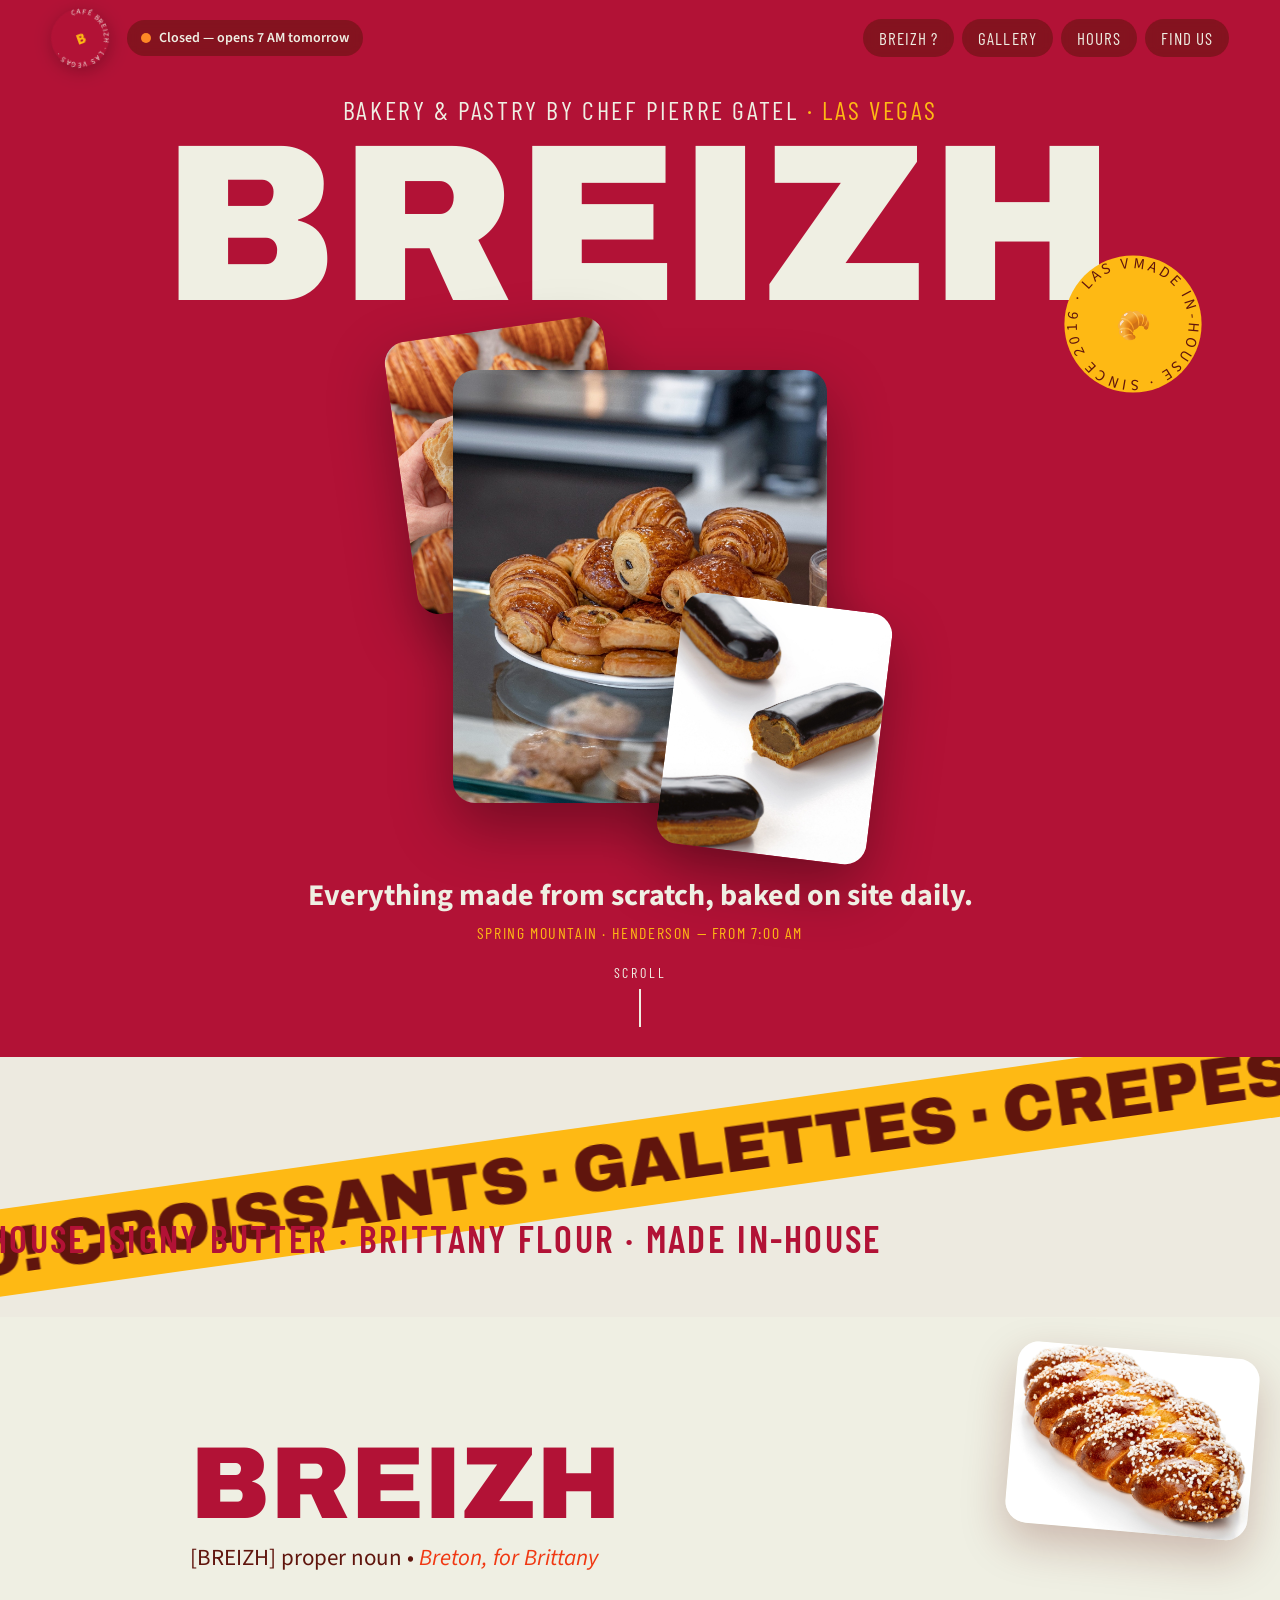
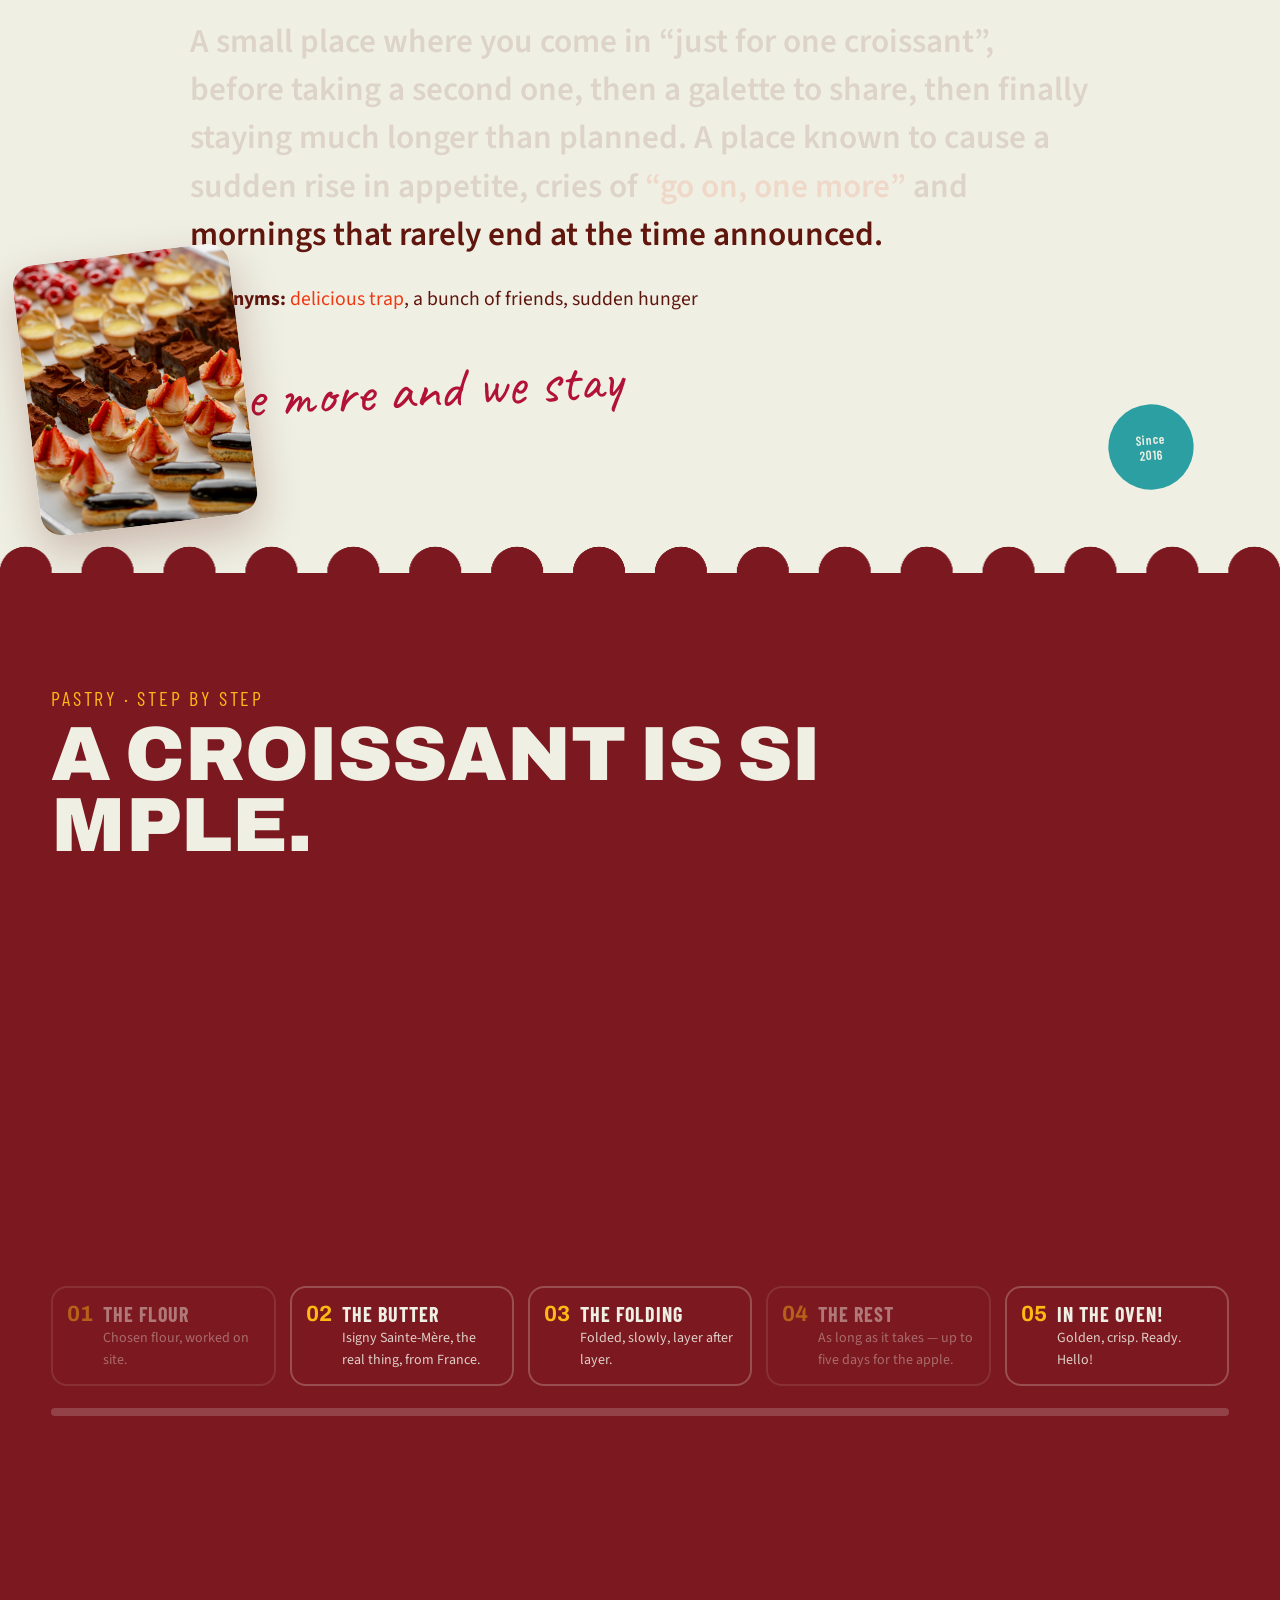
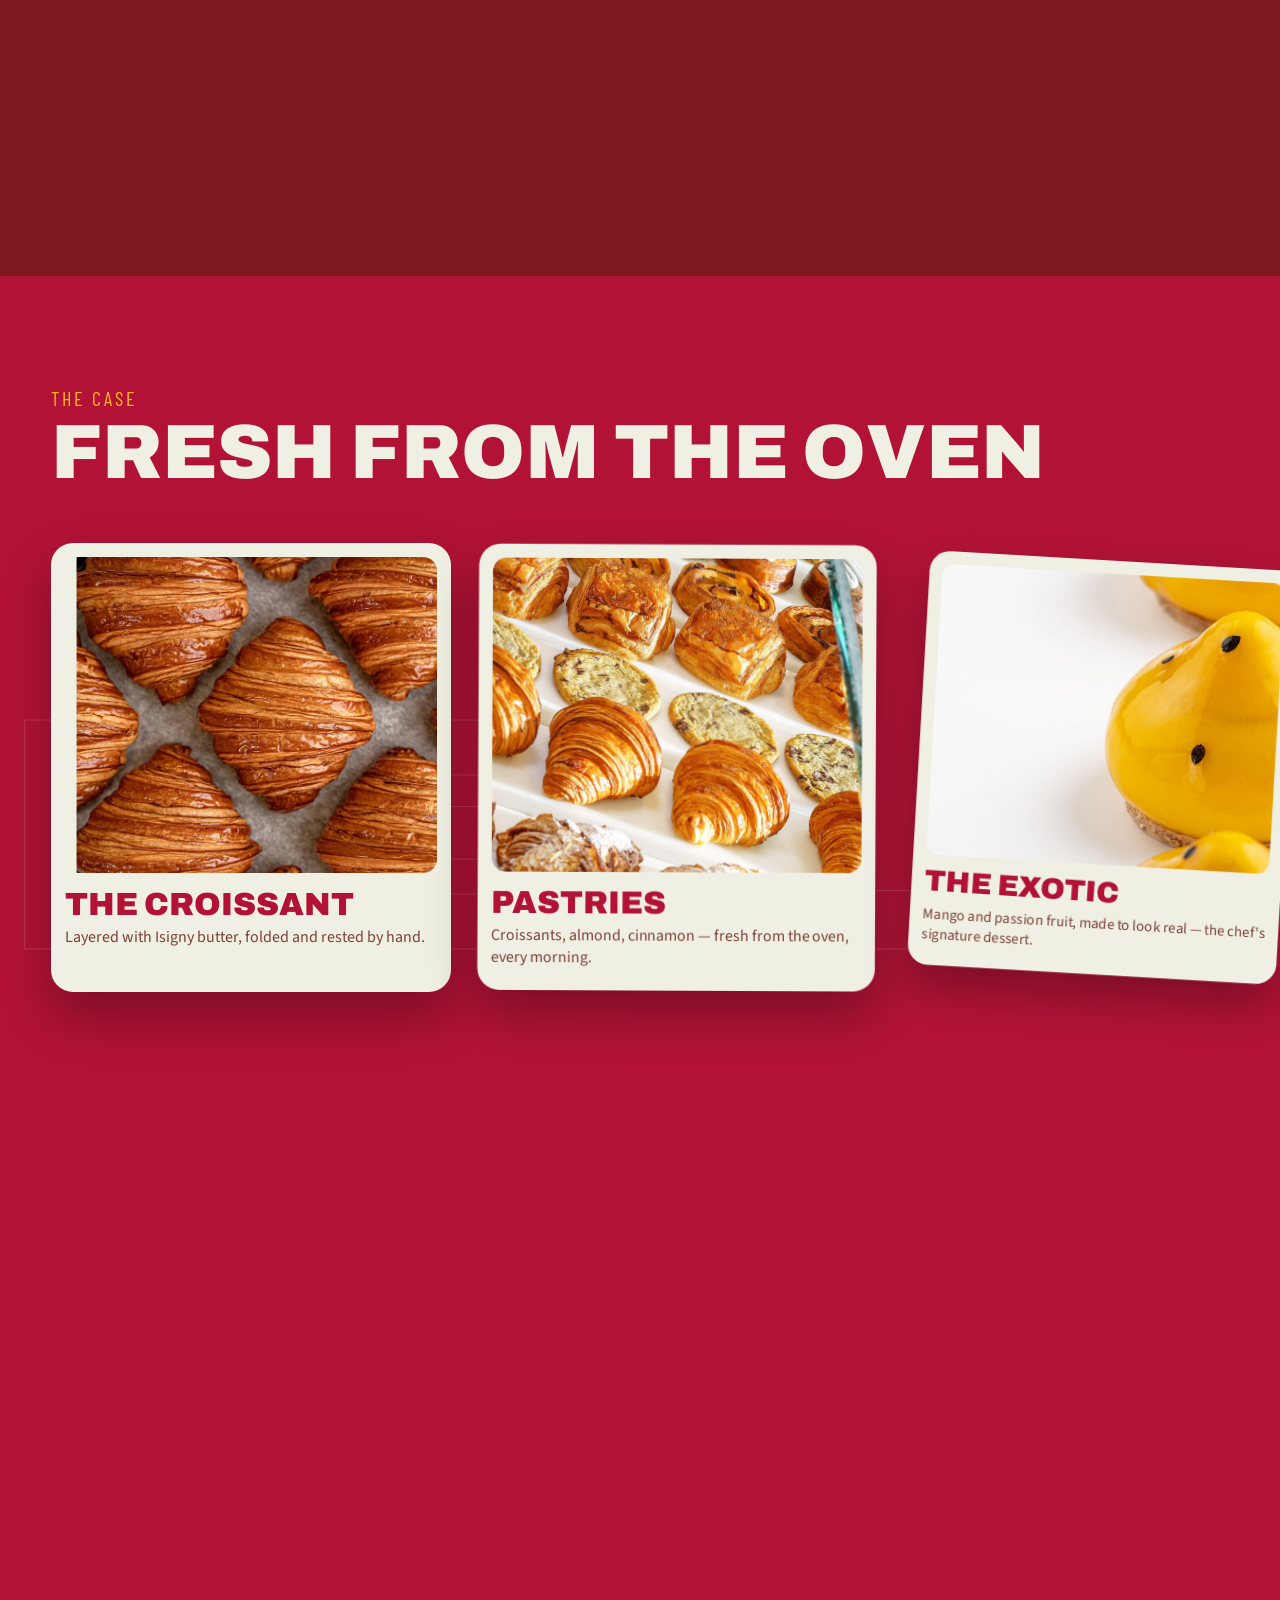
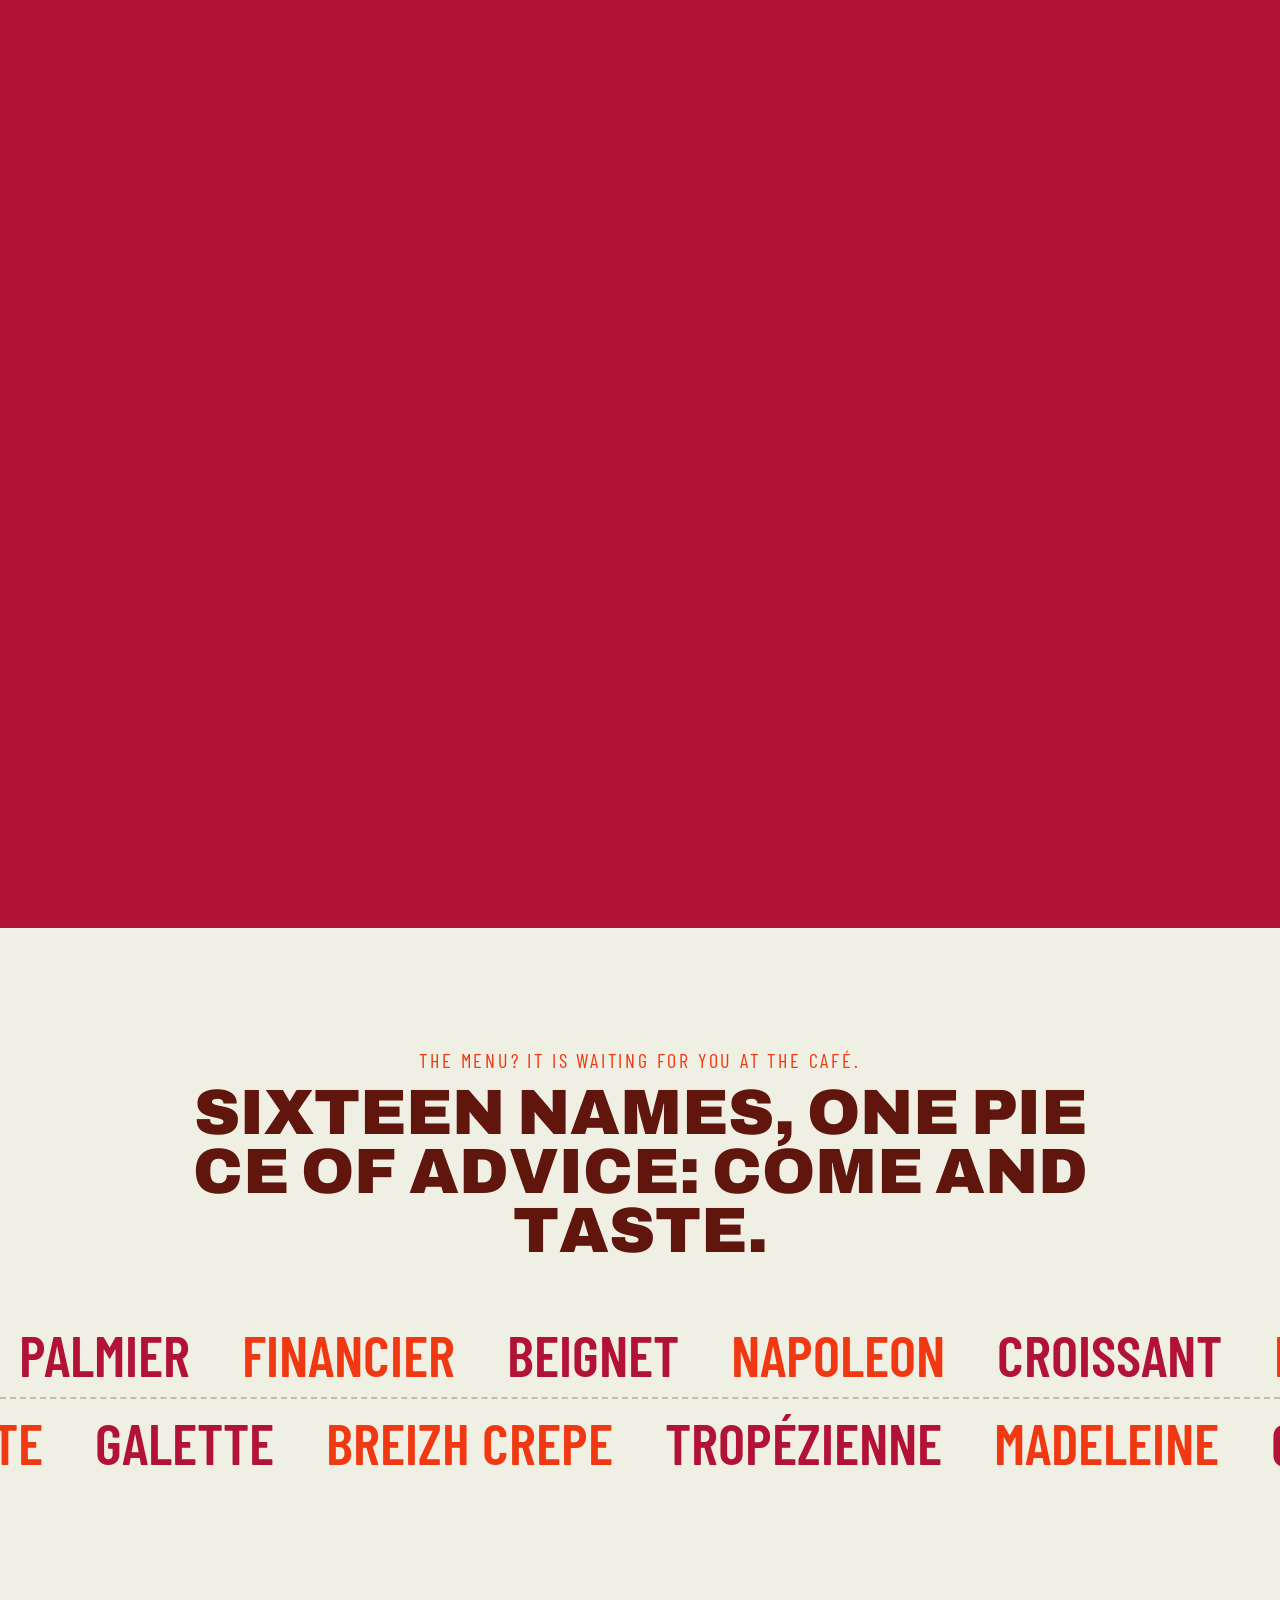
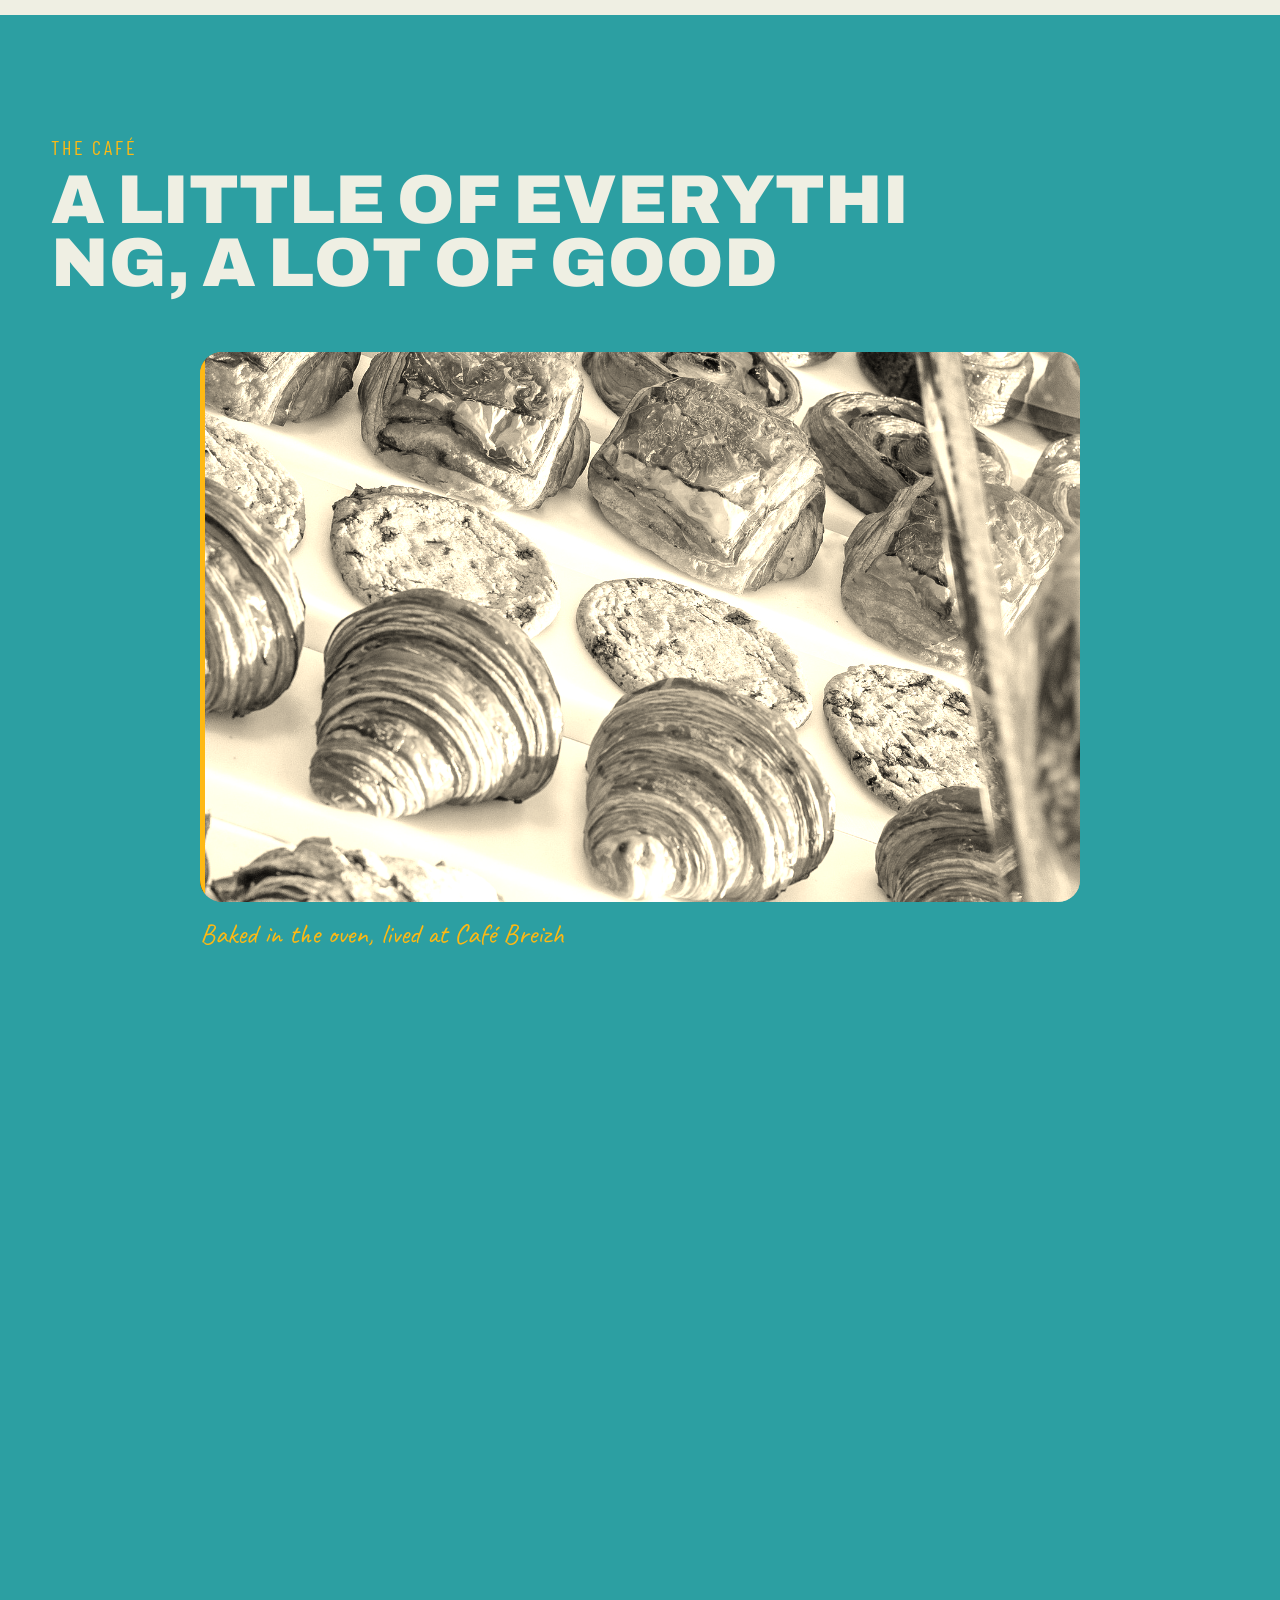
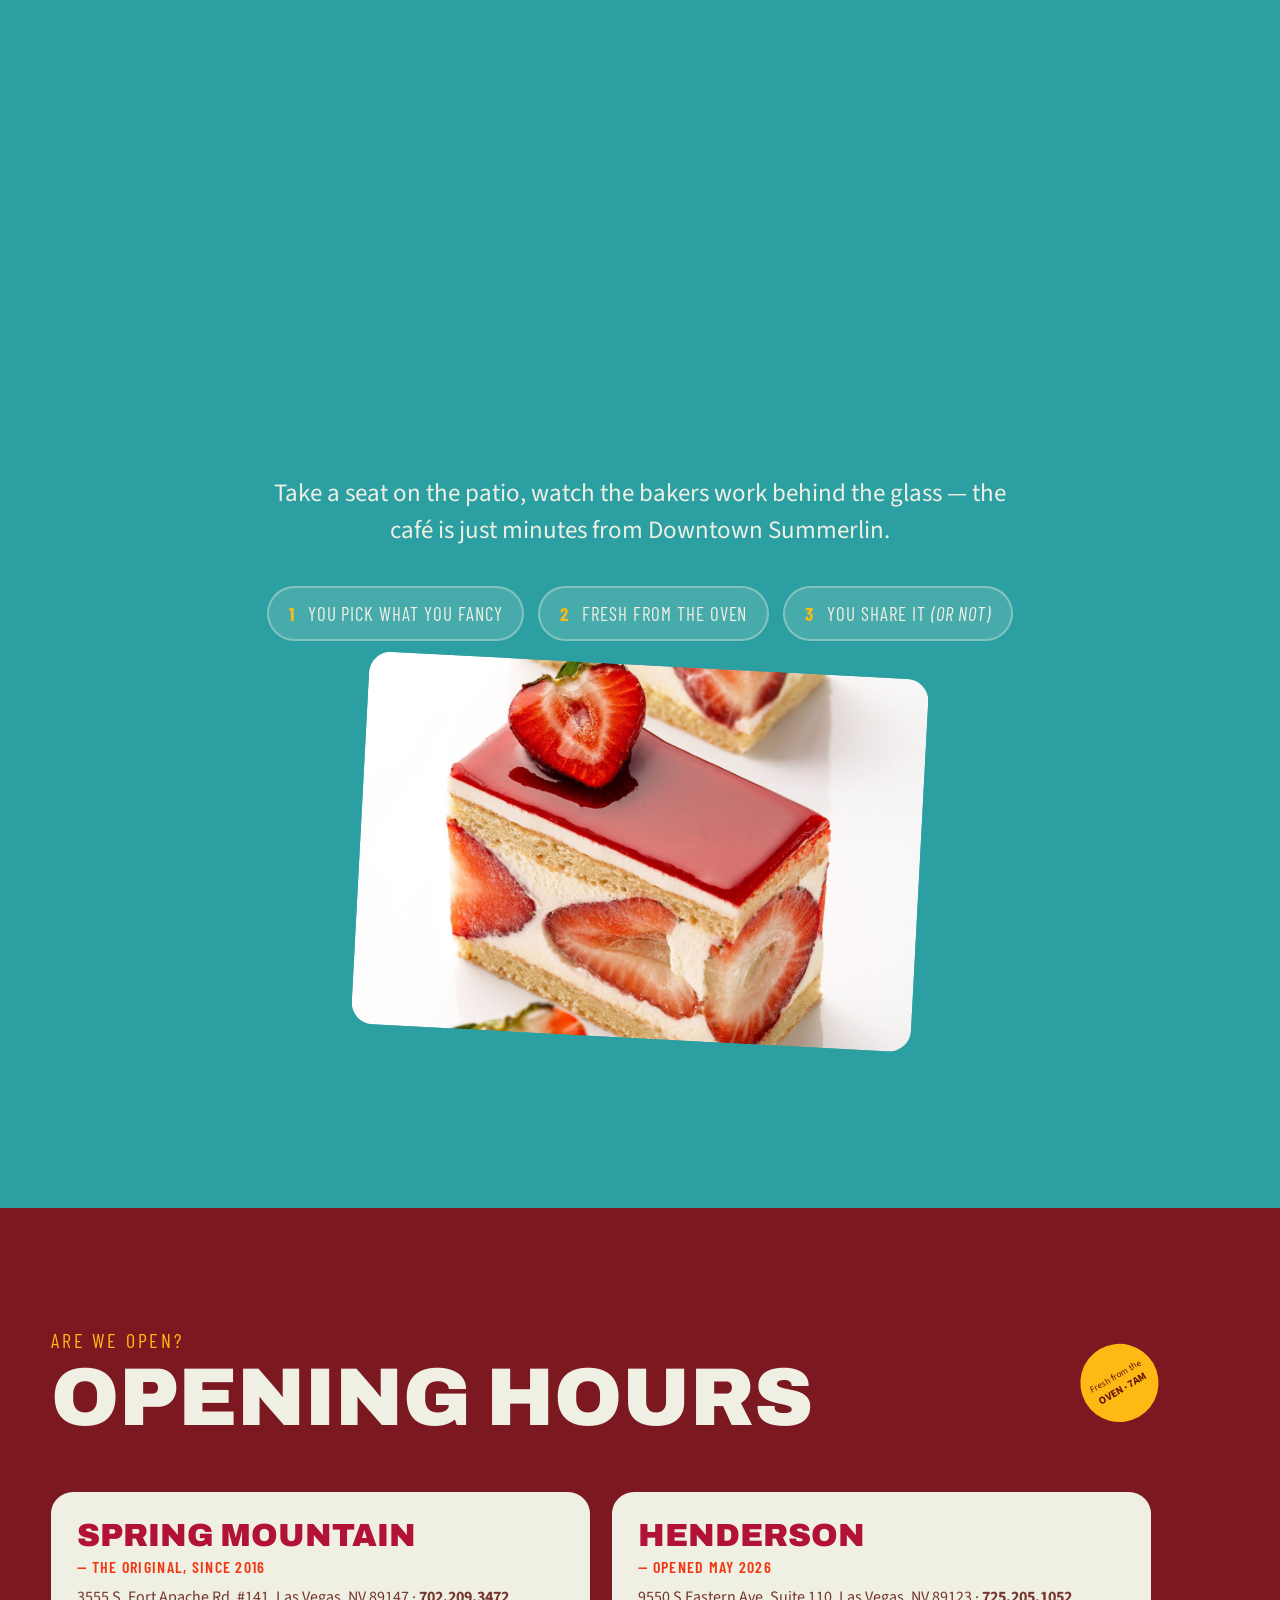
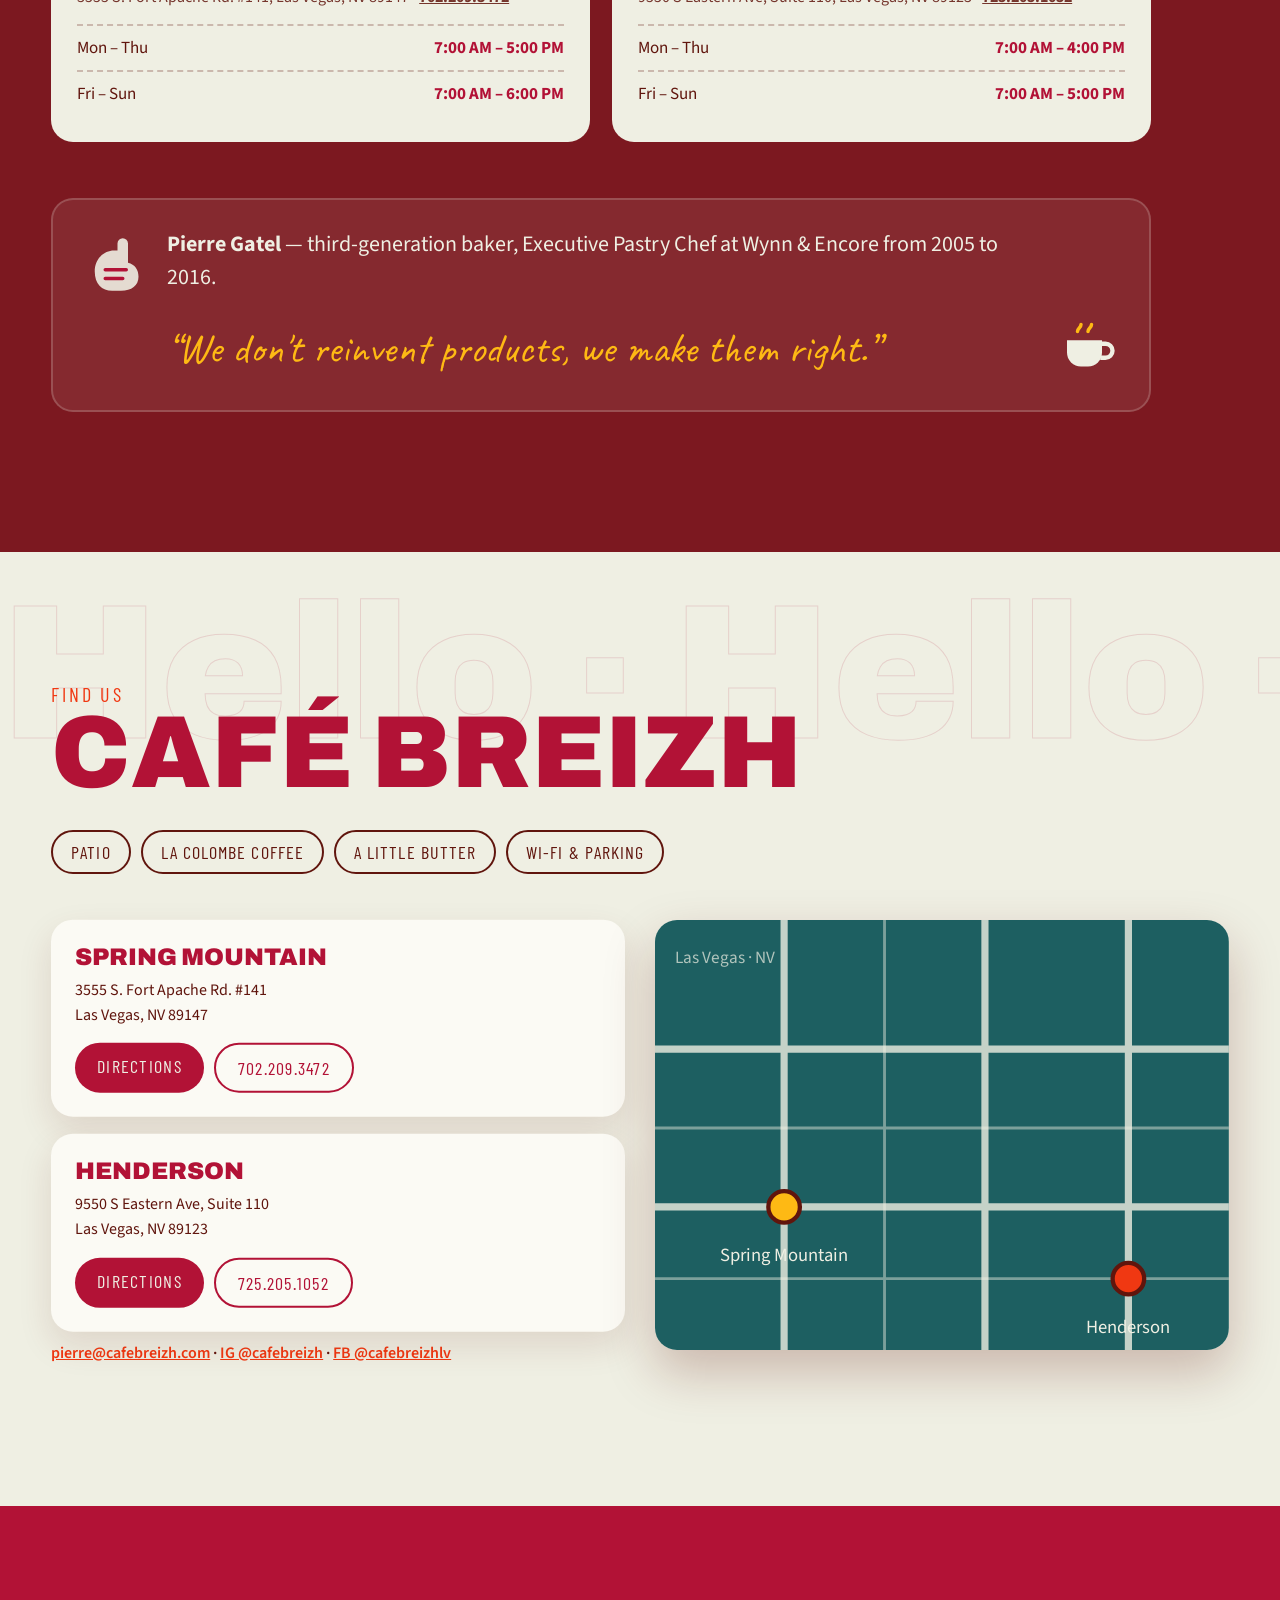
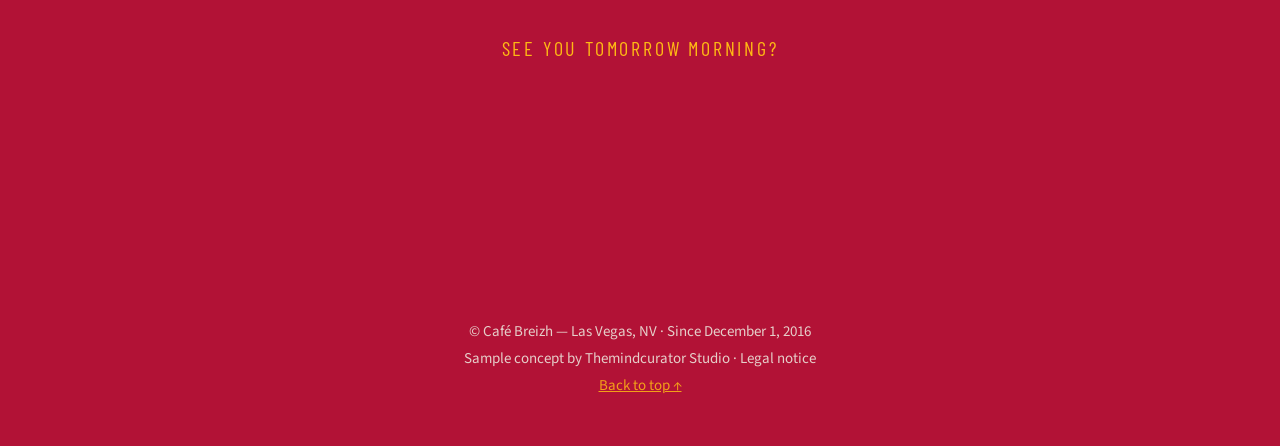
==== commit 7a55962d: "English only — all copy translated, status/badge fixes" ====
--- a/index.html
+++ b/index.html
@@ -1,5 +1,5 @@
 <!DOCTYPE html>
-<html lang="fr">
+<html lang="en">
 <head>
 <meta charset="UTF-8">
 <meta name="viewport" content="width=device-width, initial-scale=1.0">
@@ -13,7 +13,7 @@
 <body id="top">
 
 <!-- CURSOR -->
-<div class="cursor" data-cursor aria-hidden="true"><span data-cursor-label>Bonjour!</span></div>
+<div class="cursor" data-cursor aria-hidden="true"><span data-cursor-label>Hello!</span></div>
 
 <!-- LOADER -->
 <div class="intro" data-intro aria-hidden="true">
@@ -21,171 +21,171 @@
   <div class="intro__core">
     <svg class="intro__croissant" viewBox="0 0 120 80" fill="none" aria-hidden="true"><path d="M60 14c10-8 26-6 34 4 10 2 16 10 14 20 6 8 4 18-4 24-8 6-20 4-26-4H42c-6 8-18 10-26 4C8 56 6 46 12 38 10 28 16 20 26 18c8-10 24-12 34-4Z" fill="#FEB914" stroke="#60150D" stroke-width="4"/><path d="M42 20c4 12 4 26 0 40M78 20c-4 12-4 26 0 40M60 14v52" stroke="#60150D" stroke-width="4"/></svg>
     <div class="intro__word" data-intro-word>BREIZH</div>
-    <p class="intro__msg" data-intro-msg>On préchauffe le four…</p>
+    <p class="intro__msg" data-intro-msg>Preheating the oven…</p>
     <div class="intro__bar"><i data-intro-bar></i></div>
-    <p class="intro__done">Prêt ! Bonjour !</p>
+    <p class="intro__done">Ready! Hello!</p>
   </div>
 </div>
 
 <!-- TOPBAR -->
 <header class="topbar">
-  <a class="topbar__logo" href="#top" data-magnetic aria-label="Café Breizh — haut de page">
-    <svg viewBox="0 0 100 100"><defs><path id="circ" d="M50 8a42 42 0 1 1 0 84 42 42 0 1 1 0-84"/></defs><circle cx="50" cy="50" r="48" fill="#B21236"/><text font-size="12.5" fill="#EFEFE3" letter-spacing="2"><textPath href="#circ">CAFÉ BREIZH · LAS VEGAS · DEPUIS 2016 ·</textPath></text><text x="50" y="60" text-anchor="middle" font-size="26" font-weight="900" fill="#FEB914">B</text></svg>
+  <a class="topbar__logo" href="#top" data-magnetic aria-label="Café Breizh — back to top">
+    <svg viewBox="0 0 100 100"><defs><path id="circ" d="M50 8a42 42 0 1 1 0 84 42 42 0 1 1 0-84"/></defs><circle cx="50" cy="50" r="48" fill="#B21236"/><text font-size="12.5" fill="#EFEFE3" letter-spacing="2"><textPath href="#circ">CAFÉ BREIZH · LAS VEGAS ·</textPath></text><text x="50" y="60" text-anchor="middle" font-size="26" font-weight="900" fill="#FEB914">B</text></svg>
   </a>
-  <p class="topbar__status"><span class="topbar__dot" data-status-dot></span><span data-status-text>Vérification des horaires…</span></p>
+  <p class="topbar__status"><span class="topbar__dot" data-status-dot></span><span data-status-text>Checking opening hours…</span></p>
   <nav class="topbar__links">
     <a href="#definition" data-magnetic>Breizh ?</a>
-    <a href="#galerie" data-magnetic>Galerie</a>
-    <a href="#horaires" data-magnetic>Horaires</a>
-    <a href="#visite" data-magnetic>Nous trouver</a>
+    <a href="#gallery" data-magnetic>Gallery</a>
+    <a href="#hours" data-magnetic>Hours</a>
+    <a href="#visit" data-magnetic>Find us</a>
   </nav>
 </header>
 
 <main>
 <!-- HERO -->
 <section class="s-hero">
-  <div class="s-hero__motif" aria-hidden="true">BREIZH · BONJOUR · BREIZH · BONJOUR ·</div>
+  <div class="s-hero__motif" aria-hidden="true">BREIZH · HELLO · BREIZH · HELLO ·</div>
   <div class="s-hero__kicker"><span>Bakery &amp; Pastry by Chef Pierre Gatel</span><span class="s-hero__by">· Las Vegas</span></div>
   <h1 class="s-hero__title" data-hero-title>BREIZH</h1>
   <div class="s-hero__stack" data-hero-stack>
-    <img class="stack__back" src="assets/img/ig-croissant.jpg" alt="Croissant doré" data-depth="14">
-    <img class="stack__main" src="assets/img/ig-hero-minis.jpg" alt="Assiette de mini croissants et pains au chocolat" data-depth="26">
-    <img class="stack__front" src="assets/img/ig-eclairs.jpg" alt="Éclairs" data-depth="44">
-  </div>
-  <div class="s-hero__stamp" aria-hidden="true"><svg viewBox="0 0 100 100"><defs><path id="stampc" d="M50 10a40 40 0 1 1 0 80 40 40 0 1 1 0-80"/></defs><circle cx="50" cy="50" r="49" fill="#FEB914"/><text font-size="11" fill="#60150D" letter-spacing="2.5"><textPath href="#stampc">FAIT MAISON · DEPUIS 2016 · LAS VEGAS ·</textPath></text><text x="50" y="58" text-anchor="middle" font-size="20">🥐</text></svg></div>
+    <img class="stack__back" src="assets/img/ig-croissant.jpg" alt="Golden croissant" data-depth="14">
+    <img class="stack__main" src="assets/img/ig-hero-minis.jpg" alt="Plate of mini croissants and chocolate rolls" data-depth="26">
+    <img class="stack__front" src="assets/img/ig-eclairs.jpg" alt="Eclairs" data-depth="44">
+  </div>
+  <div class="s-hero__stamp" aria-hidden="true"><svg viewBox="0 0 100 100"><defs><path id="stampc" d="M50 10a40 40 0 1 1 0 80 40 40 0 1 1 0-80"/></defs><circle cx="50" cy="50" r="49" fill="#FEB914"/><text font-size="11" fill="#60150D" letter-spacing="2.5"><textPath href="#stampc">MADE IN-HOUSE · SINCE 2016 · LAS VEGAS ·</textPath></text><text x="50" y="58" text-anchor="middle" font-size="20">🥐</text></svg></div>
   <div class="s-hero__foot">
     <p class="s-hero__tagline">Everything made from scratch, baked on site daily.</p>
-    <p class="s-hero__hours">Spring Mountain · Henderson — dès 7h00</p>
+    <p class="s-hero__hours">Spring Mountain · Henderson — from 7:00 AM</p>
   </div>
   <p class="s-hero__scroll">Scroll <i></i></p>
 </section>
 
 <!-- MARQUEE -->
 <section class="s-marquee" aria-hidden="true">
-  <div class="marquee marquee--a" data-marquee="1"><div class="marquee__track"><span>Croissants · Galettes · Crêpes · Pâtisserie · Bonjour!&nbsp;</span><span>Croissants · Galettes · Crêpes · Pâtisserie · Bonjour!&nbsp;</span></div></div>
-  <div class="marquee marquee--b" data-marquee="-1"><div class="marquee__track"><span>Beurre d'Isigny · Farine de Bretagne · Fait maison&nbsp;</span><span>Beurre d'Isigny · Farine de Bretagne · Fait maison&nbsp;</span></div></div>
+  <div class="marquee marquee--a" data-marquee="1"><div class="marquee__track"><span>Croissants · Galettes · Crepes · Pastry · Hello!&nbsp;</span><span>Croissants · Galettes · Crepes · Pastry · Hello!&nbsp;</span></div></div>
+  <div class="marquee marquee--b" data-marquee="-1"><div class="marquee__track"><span>Isigny Butter · Brittany Flour · Made In-House&nbsp;</span><span>Isigny Butter · Brittany Flour · Made In-House&nbsp;</span></div></div>
 </section>
 
 <!-- DEFINITION -->
 <section class="s-def edge-wave" id="definition">
   <header class="s-def__head">
     <h2 class="s-def__word">Breizh</h2>
-    <p class="s-def__phon">[BREIZH] nom propre • <em>breton, pour Bretagne</em></p>
+    <p class="s-def__phon">[BREIZH] proper noun • <em>Breton, for Brittany</em></p>
   </header>
-  <p class="s-def__text" data-words>Petit lieu où l'on vient “juste pour un croissant”, avant d'en prendre un deuxième, puis une galette à partager, puis de finalement rester beaucoup plus longtemps que prévu. Endroit connu pour provoquer une augmentation soudaine de l'appétit, des <mark>“allez, encore un”</mark> et des matins qui finissent rarement à l'heure annoncée.</p>
-  <p class="s-def__syn"><strong>Synonymes :</strong> <mark>piège délicieux</mark>, bande d'amis, faim soudaine</p>
-  <div class="s-def__sign" data-sign><span class="sign">Une de plus et on reste</span></div>
-  <figure class="s-def__photo s-def__photo--a" data-parallax="6"><img src="assets/img/ig-assorted-minis.jpg" alt="Mini pâtisseries françaises assorties"></figure>
-  <figure class="s-def__photo s-def__photo--b" data-parallax="10"><img src="assets/img/ig-braided-bread.jpg" alt="Brioche tressée au sucre perlé"></figure>
-  <div class="s-def__stamp" data-stamp aria-hidden="true">Depuis<br>2016</div>
+  <p class="s-def__text" data-words>A small place where you come in “just for one croissant”, before taking a second one, then a galette to share, then finally staying much longer than planned. A place known to cause a sudden rise in appetite, cries of <mark>“go on, one more”</mark> and mornings that rarely end at the time announced.</p>
+  <p class="s-def__syn"><strong>Synonyms:</strong> <mark>delicious trap</mark>, a bunch of friends, sudden hunger</p>
+  <div class="s-def__sign" data-sign><span class="sign">One more and we stay</span></div>
+  <figure class="s-def__photo s-def__photo--a" data-parallax="6"><img src="assets/img/ig-assorted-minis.jpg" alt="Assorted French mini pastries"></figure>
+  <figure class="s-def__photo s-def__photo--b" data-parallax="10"><img src="assets/img/ig-braided-bread.jpg" alt="Braided brioche with pearl sugar"></figure>
+  <div class="s-def__stamp" data-stamp aria-hidden="true">Since<br>2016</div>
 </section>
 
 <!-- BUILD -->
 <section class="s-build edge-wave">
   <div class="s-build__pin" data-build-pin>
     <div class="s-build__intro">
-      <p class="s-build__kicker">Viennoiserie · Pas à pas</p>
-      <h2 class="s-build__title" data-split>Un croissant, c'est simple.</h2>
+      <p class="s-build__kicker">Pastry · Step by step</p>
+      <h2 class="s-build__title" data-split>A croissant is simple.</h2>
     </div>
     <div class="s-build__stage" aria-hidden="true">
-      <div class="layer layer--flour" data-layer="0"><svg viewBox="0 0 200 120"><ellipse cx="100" cy="88" rx="72" ry="18" fill="#EFEFE3"/><ellipse cx="100" cy="78" rx="46" ry="14" fill="#fff"/></svg><span>La farine</span></div>
-      <div class="layer layer--butter" data-layer="1"><svg viewBox="0 0 200 120"><rect x="55" y="38" width="90" height="48" rx="10" fill="#FEB914" stroke="#60150D" stroke-width="4"/></svg><span>Le beurre</span></div>
-      <div class="layer layer--fold" data-layer="2"><img src="assets/img/ig-croissant.jpg" alt=""><span>Le pliage</span></div>
-      <div class="layer layer--rest" data-layer="3"><svg viewBox="0 0 200 120"><circle cx="100" cy="60" r="34" fill="none" stroke="#EFEFE3" stroke-width="6"/><path d="M100 38v22l16 10" stroke="#FEB914" stroke-width="6" fill="none" stroke-linecap="round"/></svg><span>Le temps</span></div>
-      <div class="layer layer--fire" data-layer="4"><svg viewBox="0 0 200 120"><path d="M100 14c14 20 30 30 30 52a30 30 0 1 1-60 0c0-22 16-32 30-52Z" fill="#F03812"/><path d="M100 52c7 10 14 15 14 26a14 14 0 1 1-28 0c0-11 7-16 14-26Z" fill="#FEB914"/></svg><span>Au four !</span></div>
-      <div class="s-build__result" data-build-result><img src="assets/img/ig-croissant.jpg" alt="Le croissant, feuilleté et doré"><strong>Le Croissant</strong><em>Feuilleté, doré, croustillant.</em></div>
-      <div class="s-build__twist" data-build-twist><img src="assets/img/ig-galette-rois.jpg" alt="Galette des Rois dorée"><p class="s-build__twist-k">Même beurre, autre façon</p><strong>…ou en galette</strong><em>La Galette des Rois, frangipane dorée.</em></div>
+      <div class="layer layer--flour" data-layer="0"><svg viewBox="0 0 200 120"><ellipse cx="100" cy="88" rx="72" ry="18" fill="#EFEFE3"/><ellipse cx="100" cy="78" rx="46" ry="14" fill="#fff"/></svg><span>The flour</span></div>
+      <div class="layer layer--butter" data-layer="1"><svg viewBox="0 0 200 120"><rect x="55" y="38" width="90" height="48" rx="10" fill="#FEB914" stroke="#60150D" stroke-width="4"/></svg><span>The butter</span></div>
+      <div class="layer layer--fold" data-layer="2"><img src="assets/img/ig-croissant.jpg" alt=""><span>The folding</span></div>
+      <div class="layer layer--rest" data-layer="3"><svg viewBox="0 0 200 120"><circle cx="100" cy="60" r="34" fill="none" stroke="#EFEFE3" stroke-width="6"/><path d="M100 38v22l16 10" stroke="#FEB914" stroke-width="6" fill="none" stroke-linecap="round"/></svg><span>The time</span></div>
+      <div class="layer layer--fire" data-layer="4"><svg viewBox="0 0 200 120"><path d="M100 14c14 20 30 30 30 52a30 30 0 1 1-60 0c0-22 16-32 30-52Z" fill="#F03812"/><path d="M100 52c7 10 14 15 14 26a14 14 0 1 1-28 0c0-11 7-16 14-26Z" fill="#FEB914"/></svg><span>In the oven!</span></div>
+      <div class="s-build__result" data-build-result><img src="assets/img/ig-croissant.jpg" alt="The croissant, flaky and golden"><strong>The Croissant</strong><em>Flaky, golden, crisp.</em></div>
+      <div class="s-build__twist" data-build-twist><img src="assets/img/ig-galette-rois.jpg" alt="Golden Galette des Rois"><p class="s-build__twist-k">Same butter, another way</p><strong>…or as a galette</strong><em>The Galette des Rois, golden frangipane.</em></div>
     </div>
     <ol class="s-build__steps">
-      <li class="s-build__step"><b>01</b><div><strong>La farine</strong><span>Une farine choisie, travaillée sur place.</span></div></li>
-      <li class="s-build__step"><b>02</b><div><strong>Le beurre</strong><span>Isigny Sainte-Mère, le vrai, venu de France.</span></div></li>
-      <li class="s-build__step"><b>03</b><div><strong>Le pliage</strong><span>Plié, lentement, couche après couche.</span></div></li>
-      <li class="s-build__step"><b>04</b><div><strong>Le repos</strong><span>Le temps qu'il faut — jusqu'à cinq jours pour la pomme.</span></div></li>
-      <li class="s-build__step"><b>05</b><div><strong>Au four !</strong><span>Doré, croustillant. Prêt. Bonjour !</span></div></li>
+      <li class="s-build__step"><b>01</b><div><strong>The flour</strong><span>Chosen flour, worked on site.</span></div></li>
+      <li class="s-build__step"><b>02</b><div><strong>The butter</strong><span>Isigny Sainte-Mère, the real thing, from France.</span></div></li>
+      <li class="s-build__step"><b>03</b><div><strong>The folding</strong><span>Folded, slowly, layer after layer.</span></div></li>
+      <li class="s-build__step"><b>04</b><div><strong>The rest</strong><span>As long as it takes — up to five days for the apple.</span></div></li>
+      <li class="s-build__step"><b>05</b><div><strong>In the oven!</strong><span>Golden, crisp. Ready. Hello!</span></div></li>
     </ol>
     <div class="s-build__bar"><i data-build-bar></i></div>
   </div>
 </section>
 
 <!-- GALLERY -->
-<section class="s-gallery" id="galerie">
+<section class="s-gallery" id="gallery">
   <div class="s-gallery__pin" data-gallery-pin>
-    <header class="s-gallery__head"><p class="s-gallery__kicker">La vitrine</p><h2 class="s-gallery__title" data-split>Frais du four</h2></header>
-    <div class="s-gallery__giant" data-gallery-giant aria-hidden="true">BONJOUR</div>
+    <header class="s-gallery__head"><p class="s-gallery__kicker">The case</p><h2 class="s-gallery__title" data-split>Fresh from the oven</h2></header>
+    <div class="s-gallery__giant" data-gallery-giant aria-hidden="true">HELLO</div>
     <div class="s-gallery__track" data-gallery-track>
-      <article class="card" data-card><div class="card__img"><img data-card-img src="assets/img/site-cafe-b.jpg" alt="Croissants dorés en vitrine"></div><h3 class="card__title">Le Croissant</h3><p>Feuilleté au beurre d'Isigny, plié et reposé à la main.</p></article>
-      <article class="card" data-card><div class="card__img"><img data-card-img src="assets/img/ig-pastry-case.jpg" alt="Vitrine de viennoiseries"></div><h3 class="card__title">Viennoiseries</h3><p>Croissants, amandes, cannelle — frais du four, tous les matins.</p></article>
-      <article class="card" data-card><div class="card__img"><img data-card-img src="assets/img/ig-mango.jpg" alt="Desserts exotiques en trompe-l'œil"></div><h3 class="card__title">L'Exotique</h3><p>Mangue et passion, en trompe-l'œil — le dessert signature du chef.</p></article>
-      <article class="card" data-card><div class="card__img"><img data-card-img src="assets/img/ig-kouign-amann.jpg" alt="Kouign-Amann caramélisé"></div><h3 class="card__title">Kouign-Amann</h3><p>Beurre et sucre caramélisés, tous les jours.</p></article>
-      <article class="card" data-card><div class="card__img"><img data-card-img src="assets/img/ig-eclairs.jpg" alt="Éclairs"></div><h3 class="card__title">Éclair</h3><p>Il disparaît comme l'éclair — c'est son nom.</p></article>
-      <article class="card" data-card><div class="card__img"><img data-card-img src="assets/img/ig-assorted-minis.jpg" alt="Tartelettes au citron, à la framboise et au chocolat"></div><h3 class="card__title">Les Tartelettes</h3><p>Citron, framboise, chocolat — en petites bouchées.</p></article>
+      <article class="card" data-card><div class="card__img"><img data-card-img src="assets/img/site-cafe-b.jpg" alt="Golden croissants in the case"></div><h3 class="card__title">The Croissant</h3><p>Layered with Isigny butter, folded and rested by hand.</p></article>
+      <article class="card" data-card><div class="card__img"><img data-card-img src="assets/img/ig-pastry-case.jpg" alt="Pastry case"></div><h3 class="card__title">Pastries</h3><p>Croissants, almond, cinnamon — fresh from the oven, every morning.</p></article>
+      <article class="card" data-card><div class="card__img"><img data-card-img src="assets/img/ig-mango.jpg" alt="Exotic desserts made to look real"></div><h3 class="card__title">The Exotic</h3><p>Mango and passion fruit, made to look real — the chef's signature dessert.</p></article>
+      <article class="card" data-card><div class="card__img"><img data-card-img src="assets/img/ig-kouign-amann.jpg" alt="Caramelised Kouign-Amann"></div><h3 class="card__title">Kouign-Amann</h3><p>Caramelised butter and sugar, every day.</p></article>
+      <article class="card" data-card><div class="card__img"><img data-card-img src="assets/img/ig-eclairs.jpg" alt="Eclairs"></div><h3 class="card__title">Eclair</h3><p>Gone in a flash — that is its name.</p></article>
+      <article class="card" data-card><div class="card__img"><img data-card-img src="assets/img/ig-assorted-minis.jpg" alt="Lemon, raspberry and chocolate tarts"></div><h3 class="card__title">The Little Tarts</h3><p>Lemon, raspberry, chocolate — in small bites.</p></article>
     </div>
   </div>
 </section>
 
 <!-- NAMES -->
 <section class="s-names edge-wave">
-  <p class="s-names__k">La carte ? Elle t'attend au café.</p>
-  <h2 class="s-names__title" data-split>Seize noms, un seul conseil : Viens goûter.</h2>
-  <div class="names-row" data-names-row="1"><div class="names-row__track"><span>Le Croissant</span><span>Le Paris-Brest</span><span>Le Kouign-Amann</span><span>Le Croque Monsieur</span><span>Le Palmier</span><span>Le Financier</span><span>Le Beignet</span><span>Le Napoléon</span><span>Le Croissant</span><span>Le Paris-Brest</span><span>Le Kouign-Amann</span><span>Le Croque Monsieur</span><span>Le Palmier</span><span>Le Financier</span><span>Le Beignet</span><span>Le Napoléon</span></div></div>
-  <div class="names-row" data-names-row="-1"><div class="names-row__track"><span>La Galette</span><span>La Crêpe Breizh</span><span>La Tropézienne</span><span>La Madeleine</span><span>La Quiche Lorraine</span><span>La Tarte Citron</span><span>La Brioche</span><span>La Chouquette</span><span>La Galette</span><span>La Crêpe Breizh</span><span>La Tropézienne</span><span>La Madeleine</span><span>La Quiche Lorraine</span><span>La Tarte Citron</span><span>La Brioche</span><span>La Chouquette</span></div></div>
+  <p class="s-names__k">The menu? It is waiting for you at the café.</p>
+  <h2 class="s-names__title" data-split>Sixteen names, one piece of advice: come and taste.</h2>
+  <div class="names-row" data-names-row="1"><div class="names-row__track"><span>Croissant</span><span>Paris-Brest</span><span>Kouign-Amann</span><span>Croque Monsieur</span><span>Palmier</span><span>Financier</span><span>Beignet</span><span>Napoleon</span><span>Croissant</span><span>Paris-Brest</span><span>Kouign-Amann</span><span>Croque Monsieur</span><span>Palmier</span><span>Financier</span><span>Beignet</span><span>Napoleon</span></div></div>
+  <div class="names-row" data-names-row="-1"><div class="names-row__track"><span>Galette</span><span>Breizh Crepe</span><span>Tropézienne</span><span>Madeleine</span><span>Quiche Lorraine</span><span>Lemon Tart</span><span>Brioche</span><span>Chouquette</span><span>Galette</span><span>Breizh Crepe</span><span>Tropézienne</span><span>Madeleine</span><span>Quiche Lorraine</span><span>Lemon Tart</span><span>Brioche</span><span>Chouquette</span></div></div>
 </section>
 
 <!-- AMIGOS / LE CAFE -->
 <section class="s-amigos edge-wave">
-  <header class="s-amigos__head"><p class="s-amigos__k">Le café</p><h2 class="s-amigos__title" data-split>Un peu de tout, beaucoup de bon</h2></header>
+  <header class="s-amigos__head"><p class="s-amigos__k">The café</p><h2 class="s-amigos__title" data-split>A little of everything, a lot of good</h2></header>
   <div class="duo" data-duo>
     <figure class="duo__frame">
-      <img class="duo__photo" src="assets/img/ig-pastry-case.jpg" alt="La vitrine du Café Breizh, pleine de viennoiseries">
+      <img class="duo__photo" src="assets/img/ig-pastry-case.jpg" alt="The Café Breizh case, full of pastries">
       <div class="duo__illu" data-duo-illu><img data-duo-in src="assets/img/ig-pastry-case.jpg" alt="" aria-hidden="true"></div>
       <i class="duo__line" data-duo-line></i>
     </figure>
-    <figcaption>Dessiné au four, vécu au Café Breizh</figcaption>
-  </div>
-  <p class="s-amigos__text">Installe-toi sur la terrasse, regarde les boulangers travailler derrière la vitre — le café est à quelques minutes de Downtown Summerlin.</p>
-  <div class="s-amigos__how"><span><b>1</b> Tu choisis tes envies</span><span><b>2</b> Frais du four</span><span><b>3</b> Tu partages <em>(ou pas)</em></span></div>
-  <figure class="s-amigos__photo" data-parallax="8"><img src="assets/img/ig-fraisier.jpg" alt="Fraisier — gâteau aux fraises du Café Breizh"></figure>
+    <figcaption>Baked in the oven, lived at Café Breizh</figcaption>
+  </div>
+  <p class="s-amigos__text">Take a seat on the patio, watch the bakers work behind the glass — the café is just minutes from Downtown Summerlin.</p>
+  <div class="s-amigos__how"><span><b>1</b> You pick what you fancy</span><span><b>2</b> Fresh from the oven</span><span><b>3</b> You share it <em>(or not)</em></span></div>
+  <figure class="s-amigos__photo" data-parallax="8"><img src="assets/img/ig-fraisier.jpg" alt="Fraisier — strawberry cake from Café Breizh"></figure>
 </section>
 
 <!-- HOURS -->
-<section class="s-hours edge-wave" id="horaires">
-  <header class="s-hours__head"><p class="s-hours__k">On est ouverts ?</p><h2 class="s-hours__title" data-split>Horaires</h2></header>
-  <div class="s-hours__disc" aria-hidden="true"><svg viewBox="0 0 100 100"><circle cx="50" cy="50" r="47" fill="#FEB914"/><text x="50" y="44" text-anchor="middle" font-size="11" fill="#60150D">Frais du</text><text x="50" y="62" text-anchor="middle" font-size="13" font-weight="700" fill="#60150D">FOUR · 7H</text></svg></div>
+<section class="s-hours edge-wave" id="hours">
+  <header class="s-hours__head"><p class="s-hours__k">Are we open?</p><h2 class="s-hours__title" data-split>Opening Hours</h2></header>
+  <div class="s-hours__disc" aria-hidden="true"><svg viewBox="0 0 100 100"><circle cx="50" cy="50" r="47" fill="#FEB914"/><text x="50" y="44" text-anchor="middle" font-size="11" fill="#60150D">Fresh from the</text><text x="50" y="62" text-anchor="middle" font-size="13" font-weight="700" fill="#60150D">OVEN · 7AM</text></svg></div>
   <div class="hours">
     <article class="hours__loc" data-hours-row>
-      <h3>Spring Mountain <span>— l'original, depuis 2016</span></h3>
+      <h3>Spring Mountain <span>— the original, since 2016</span></h3>
       <p class="hours__addr">3555 S. Fort Apache Rd. #141, Las Vegas, NV 89147 · <a href="tel:+17022093472">702.209.3472</a></p>
-      <ul><li><span>Lun – Jeu</span><b>7h00 – 17h00</b></li><li><span>Ven – Dim</span><b>7h00 – 18h00</b></li></ul>
+      <ul><li><span>Mon – Thu</span><b>7:00 AM – 5:00 PM</b></li><li><span>Fri – Sun</span><b>7:00 AM – 6:00 PM</b></li></ul>
     </article>
     <article class="hours__loc" data-hours-row>
-      <h3>Henderson <span>— ouvert en mai 2026</span></h3>
+      <h3>Henderson <span>— opened May 2026</span></h3>
       <p class="hours__addr">9550 S Eastern Ave, Suite 110, Las Vegas, NV 89123 · <a href="tel:+17252051052">725.205.1052</a></p>
-      <ul><li><span>Lun – Jeu</span><b>7h00 – 16h00</b></li><li><span>Ven – Dim</span><b>7h00 – 17h00</b></li></ul>
+      <ul><li><span>Mon – Thu</span><b>7:00 AM – 4:00 PM</b></li><li><span>Fri – Sun</span><b>7:00 AM – 5:00 PM</b></li></ul>
     </article>
   </div>
   <div class="chef">
     <svg class="chef__hand" viewBox="0 0 80 80" aria-hidden="true"><path d="M18 52c0-14 10-24 22-24h4v-8a6 6 0 0 1 12 0v22c8 2 12 8 12 16 0 10-8 16-20 16H38c-12 0-20-8-20-22Z" fill="#EFEFE3" opacity=".9"/><path d="M30 50h24M30 60h20" stroke="#B21236" stroke-width="4" stroke-linecap="round"/></svg>
-    <p class="chef__line"><strong>Pierre Gatel</strong> — boulanger de troisième génération, Executive Pastry Chef au Wynn &amp; Encore de 2005 à 2016.</p>
+    <p class="chef__line"><strong>Pierre Gatel</strong> — third-generation baker, Executive Pastry Chef at Wynn &amp; Encore from 2005 to 2016.</p>
     <blockquote>“We don't reinvent products, we make them right.”</blockquote>
     <svg class="chef__cup" viewBox="0 0 80 80" aria-hidden="true"><path d="M16 30h40v14a16 16 0 0 1-16 16h-8A16 16 0 0 1 16 44V30Z" fill="#EFEFE3"/><path d="M56 34h4a8 8 0 0 1 0 16h-6" fill="none" stroke="#EFEFE3" stroke-width="5"/><path d="M28 20c0-4 4-4 4-8M40 20c0-4 4-4 4-8" stroke="#FEB914" stroke-width="4" fill="none" stroke-linecap="round"/></svg>
   </div>
 </section>
 
 <!-- VISIT -->
-<section class="s-visit edge-wave" id="visite">
-  <div class="s-visit__giant" data-visit-marquee aria-hidden="true"><span>Bonjour · Bonjour · Bonjour ·&nbsp;</span><span>Bonjour · Bonjour · Bonjour ·&nbsp;</span><span>Bonjour · Bonjour · Bonjour ·&nbsp;</span></div>
-  <header class="s-visit__head"><p class="s-visit__k">Nous trouver</p><h2 class="s-visit__title" data-split data-jelly>Café Breizh</h2></header>
+<section class="s-visit edge-wave" id="visit">
+  <div class="s-visit__giant" data-visit-marquee aria-hidden="true"><span>Hello · Hello · Hello ·&nbsp;</span><span>Hello · Hello · Hello ·&nbsp;</span><span>Hello · Hello · Hello ·&nbsp;</span></div>
+  <header class="s-visit__head"><p class="s-visit__k">Find us</p><h2 class="s-visit__title" data-split data-jelly>Café Breizh</h2></header>
   <ul class="s-visit__pictos">
-    <li>Terrasse</li><li>Café La Colombe</li><li>Un peu de beurre</li><li>Wi-Fi &amp; parking</li>
+    <li>Patio</li><li>La Colombe Coffee</li><li>A little butter</li><li>Wi-Fi &amp; parking</li>
   </ul>
   <div class="s-visit__grid">
     <div class="s-visit__locs">
-      <article><h3>Spring Mountain</h3><p>3555 S. Fort Apache Rd. #141<br>Las Vegas, NV 89147</p><div class="s-visit__actions"><a class="btn" data-magnetic target="_blank" rel="noopener" href="https://www.google.com/maps/search/?api=1&query=Cafe+Breizh+3555+S+Fort+Apache+Rd+Las+Vegas+NV+89147">Itinéraire</a><a class="btn btn--ghost" data-magnetic href="tel:+17022093472">702.209.3472</a></div></article>
-      <article><h3>Henderson</h3><p>9550 S Eastern Ave, Suite 110<br>Las Vegas, NV 89123</p><div class="s-visit__actions"><a class="btn" data-magnetic target="_blank" rel="noopener" href="https://www.google.com/maps/search/?api=1&query=Cafe+Breizh+9550+S+Eastern+Ave+Las+Vegas+NV+89123">Itinéraire</a><a class="btn btn--ghost" data-magnetic href="tel:+17252051052">725.205.1052</a></div></article>
+      <article><h3>Spring Mountain</h3><p>3555 S. Fort Apache Rd. #141<br>Las Vegas, NV 89147</p><div class="s-visit__actions"><a class="btn" data-magnetic target="_blank" rel="noopener" href="https://www.google.com/maps/search/?api=1&query=Cafe+Breizh+3555+S+Fort+Apache+Rd+Las+Vegas+NV+89147">Directions</a><a class="btn btn--ghost" data-magnetic href="tel:+17022093472">702.209.3472</a></div></article>
+      <article><h3>Henderson</h3><p>9550 S Eastern Ave, Suite 110<br>Las Vegas, NV 89123</p><div class="s-visit__actions"><a class="btn" data-magnetic target="_blank" rel="noopener" href="https://www.google.com/maps/search/?api=1&query=Cafe+Breizh+9550+S+Eastern+Ave+Las+Vegas+NV+89123">Directions</a><a class="btn btn--ghost" data-magnetic href="tel:+17252051052">725.205.1052</a></div></article>
       <p class="s-visit__contact"><a href="mailto:pierre@cafebreizh.com">pierre@cafebreizh.com</a> · <a target="_blank" rel="noopener" href="https://www.instagram.com/cafebreizh/">IG @cafebreizh</a> · <a target="_blank" rel="noopener" href="https://www.facebook.com/cafebreizhlv/">FB @cafebreizhlv</a></p>
     </div>
     <div class="s-visit__mapwrap">
-      <svg class="s-visit__map" data-map viewBox="0 0 400 300" role="img" aria-label="Plan simplifié des deux adresses">
+      <svg class="s-visit__map" data-map viewBox="0 0 400 300" role="img" aria-label="Simplified map of the two locations">
         <rect width="400" height="300" fill="#1d5f61"/>
         <g stroke="#EFEFE3" stroke-width="5" fill="none" opacity=".8"><path d="M0 90 H400M0 200 H400M90 0 V300M230 0 V300M330 0 V300"/></g>
         <g stroke="#EFEFE3" stroke-width="2" fill="none" opacity=".45"><path d="M0 145 H400M160 0 V300M0 250 H400"/></g>
@@ -200,12 +200,12 @@
 
 <!-- END -->
 <footer class="s-end edge-wave">
-  <p class="s-end__k">À demain matin ?</p>
-  <h2 class="s-end__big" data-end-big><span>BONJOUR!</span></h2>
+  <p class="s-end__k">See you tomorrow morning?</p>
+  <h2 class="s-end__big" data-end-big><span>HELLO!</span></h2>
   <div class="s-end__meta">
-    <p>© Café Breizh — Las Vegas, NV · Depuis le 1<sup>er</sup> décembre 2016</p>
-    <p>Sample concept by Themindcurator Studio · Mentions légales</p>
-    <p><a href="#top">Retour en haut ↑</a></p>
+    <p>© Café Breizh — Las Vegas, NV · Since December 1, 2016</p>
+    <p>Sample concept by Themindcurator Studio · Legal notice</p>
+    <p><a href="#top">Back to top ↑</a></p>
   </div>
 </footer>
 
--- a/css/main.css
+++ b/css/main.css
@@ -235,7 +235,7 @@
   :root{--topbar-h:68px}
   .topbar__links{display:none}
   .topbar__status{font-size:13px;padding:8px 12px}
-  .topbar__status span:last-child{max-width:52vw;white-space:nowrap;overflow:hidden;text-overflow:ellipsis}
+  .topbar__status span:last-child{max-width:60vw;white-space:nowrap;overflow:hidden;text-overflow:ellipsis}
   .s-hero__stamp{top:238px;bottom:auto;right:8px;width:78px}
   .s-hero__stack{width:min(76vw,420px)}
   .layer{width:min(64vw,300px)}
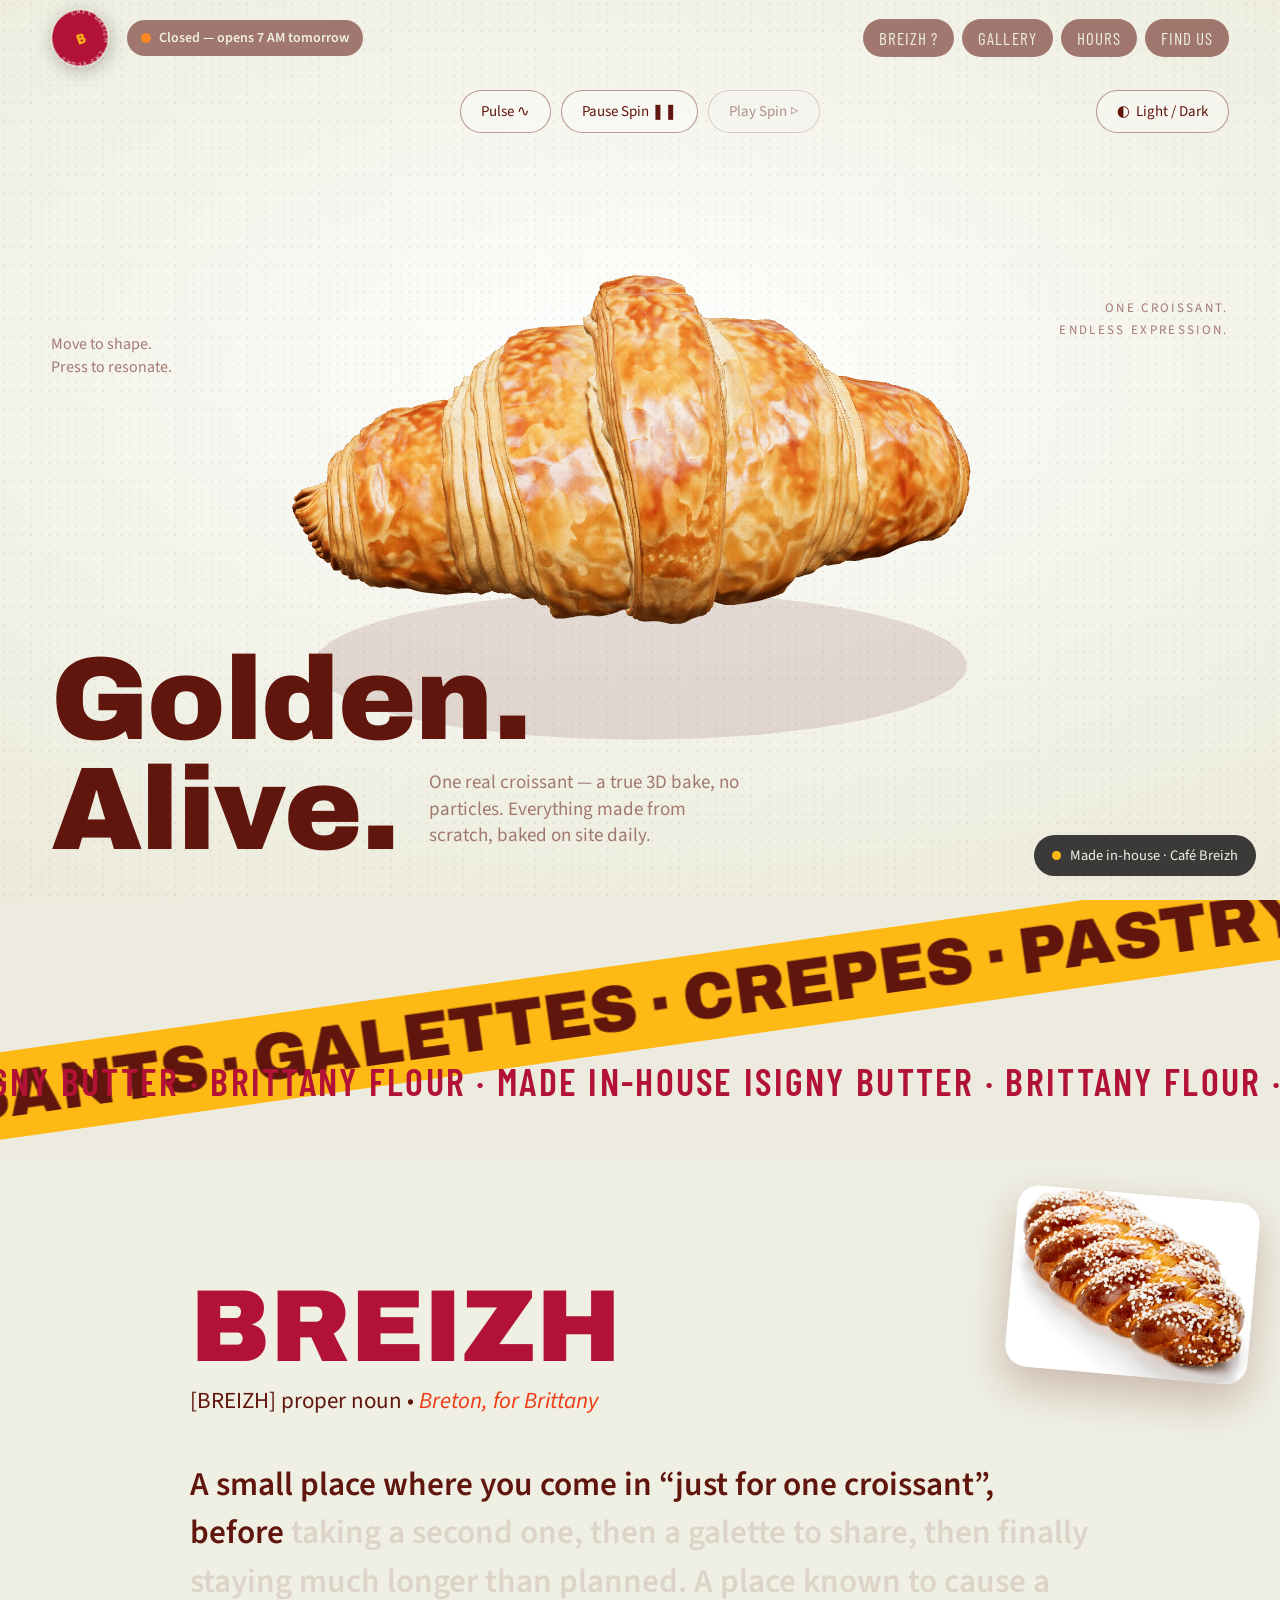
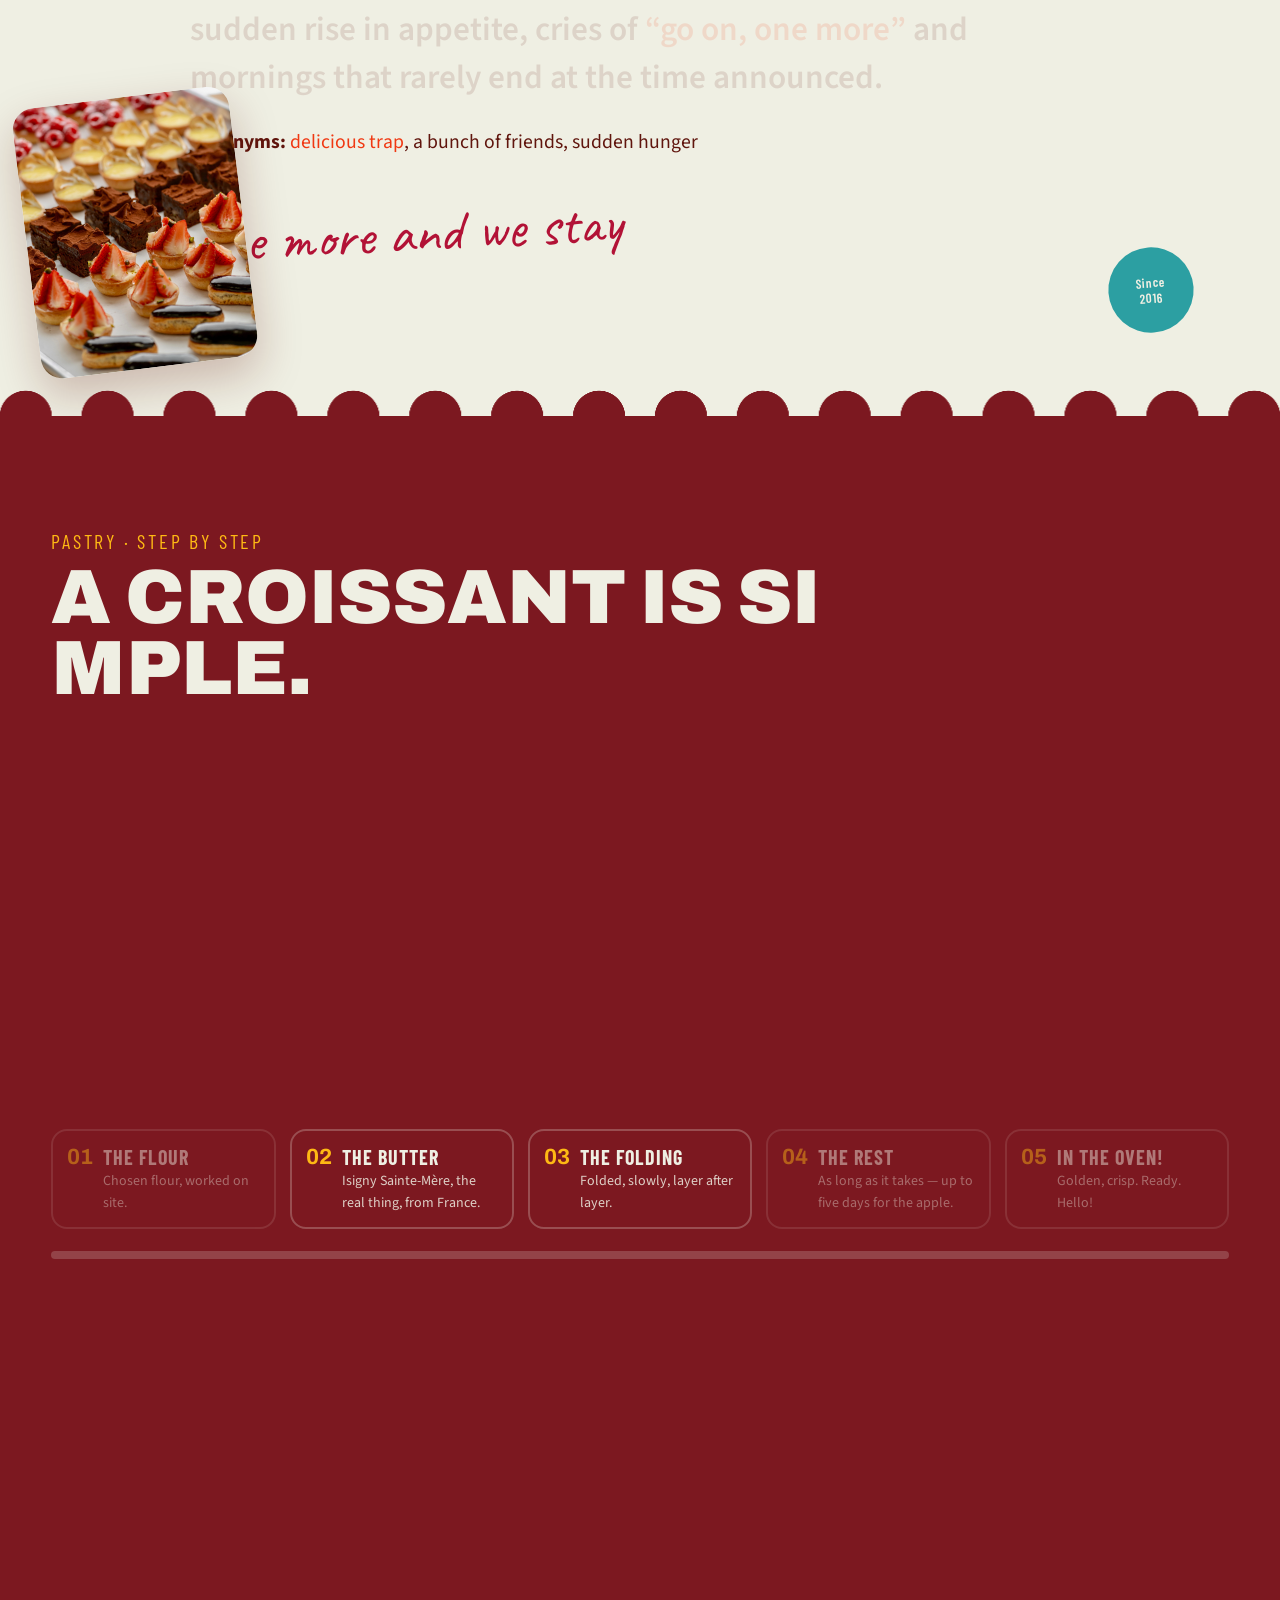
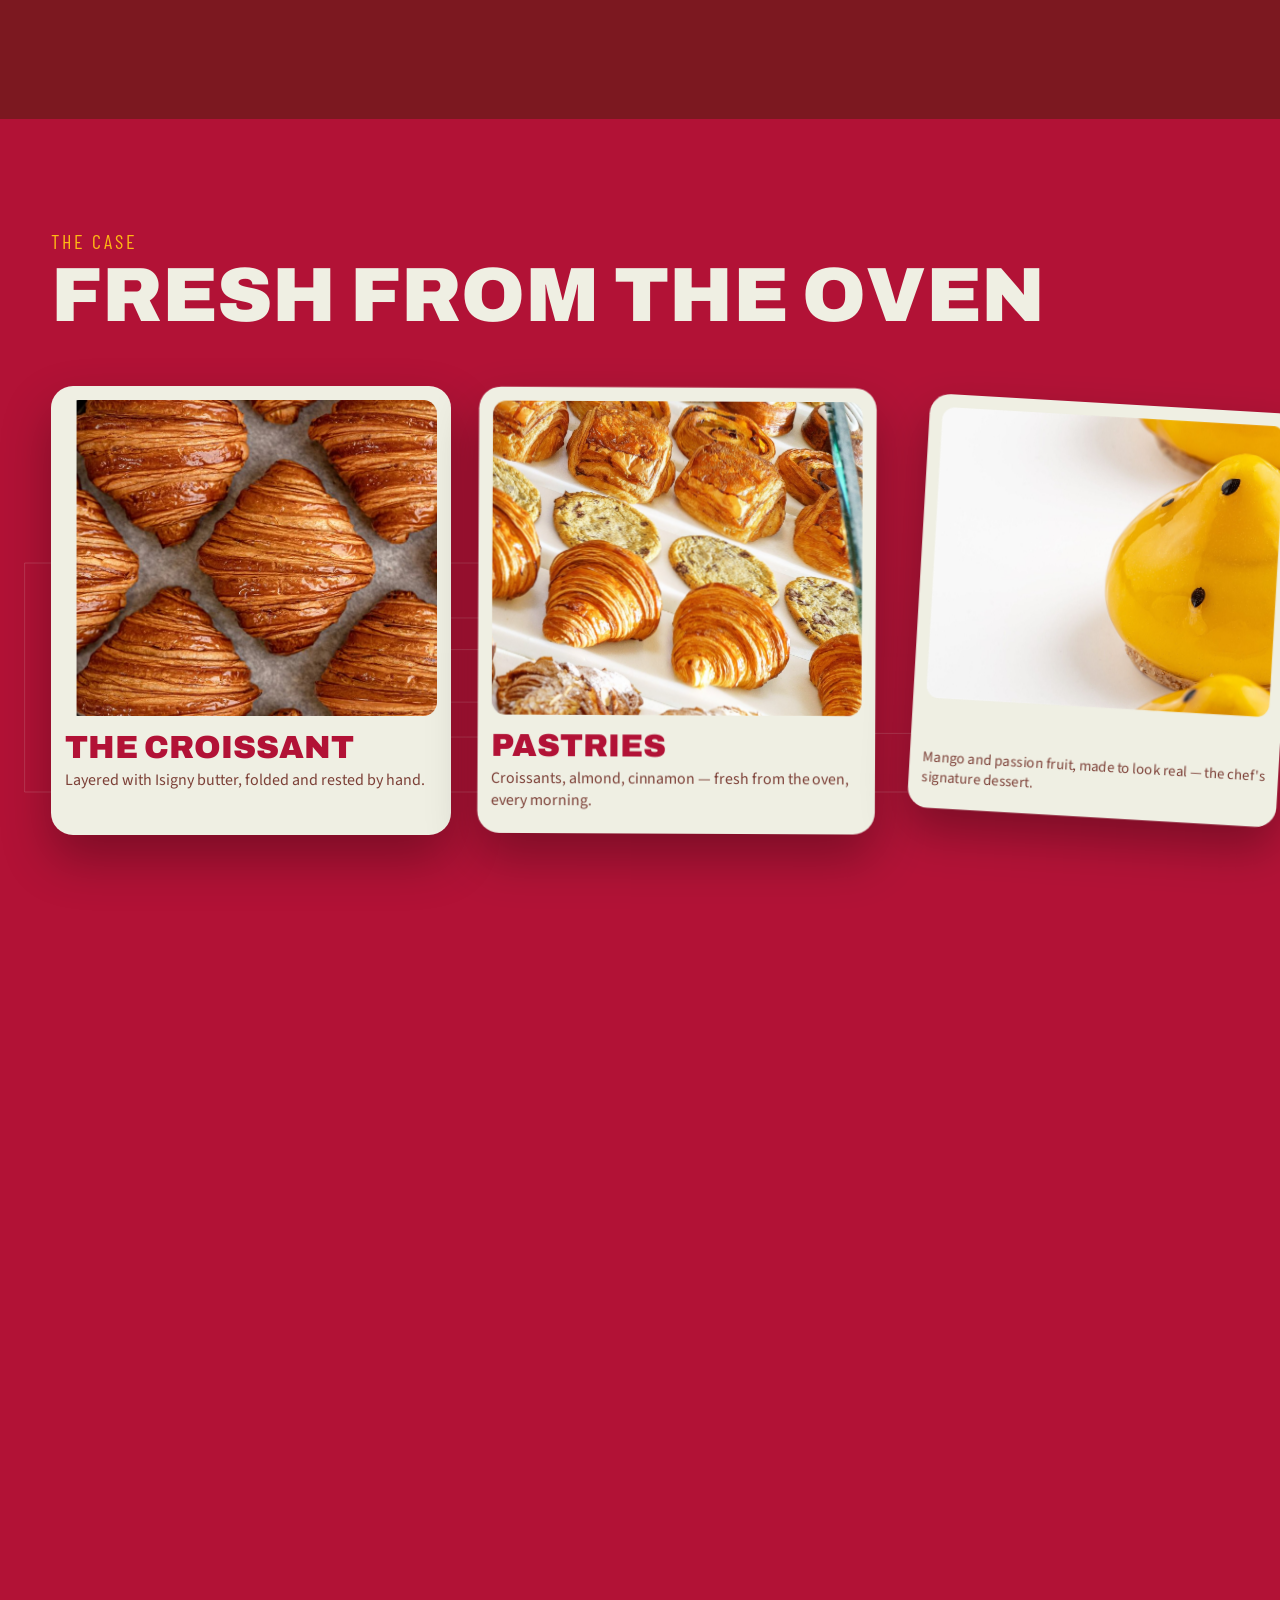
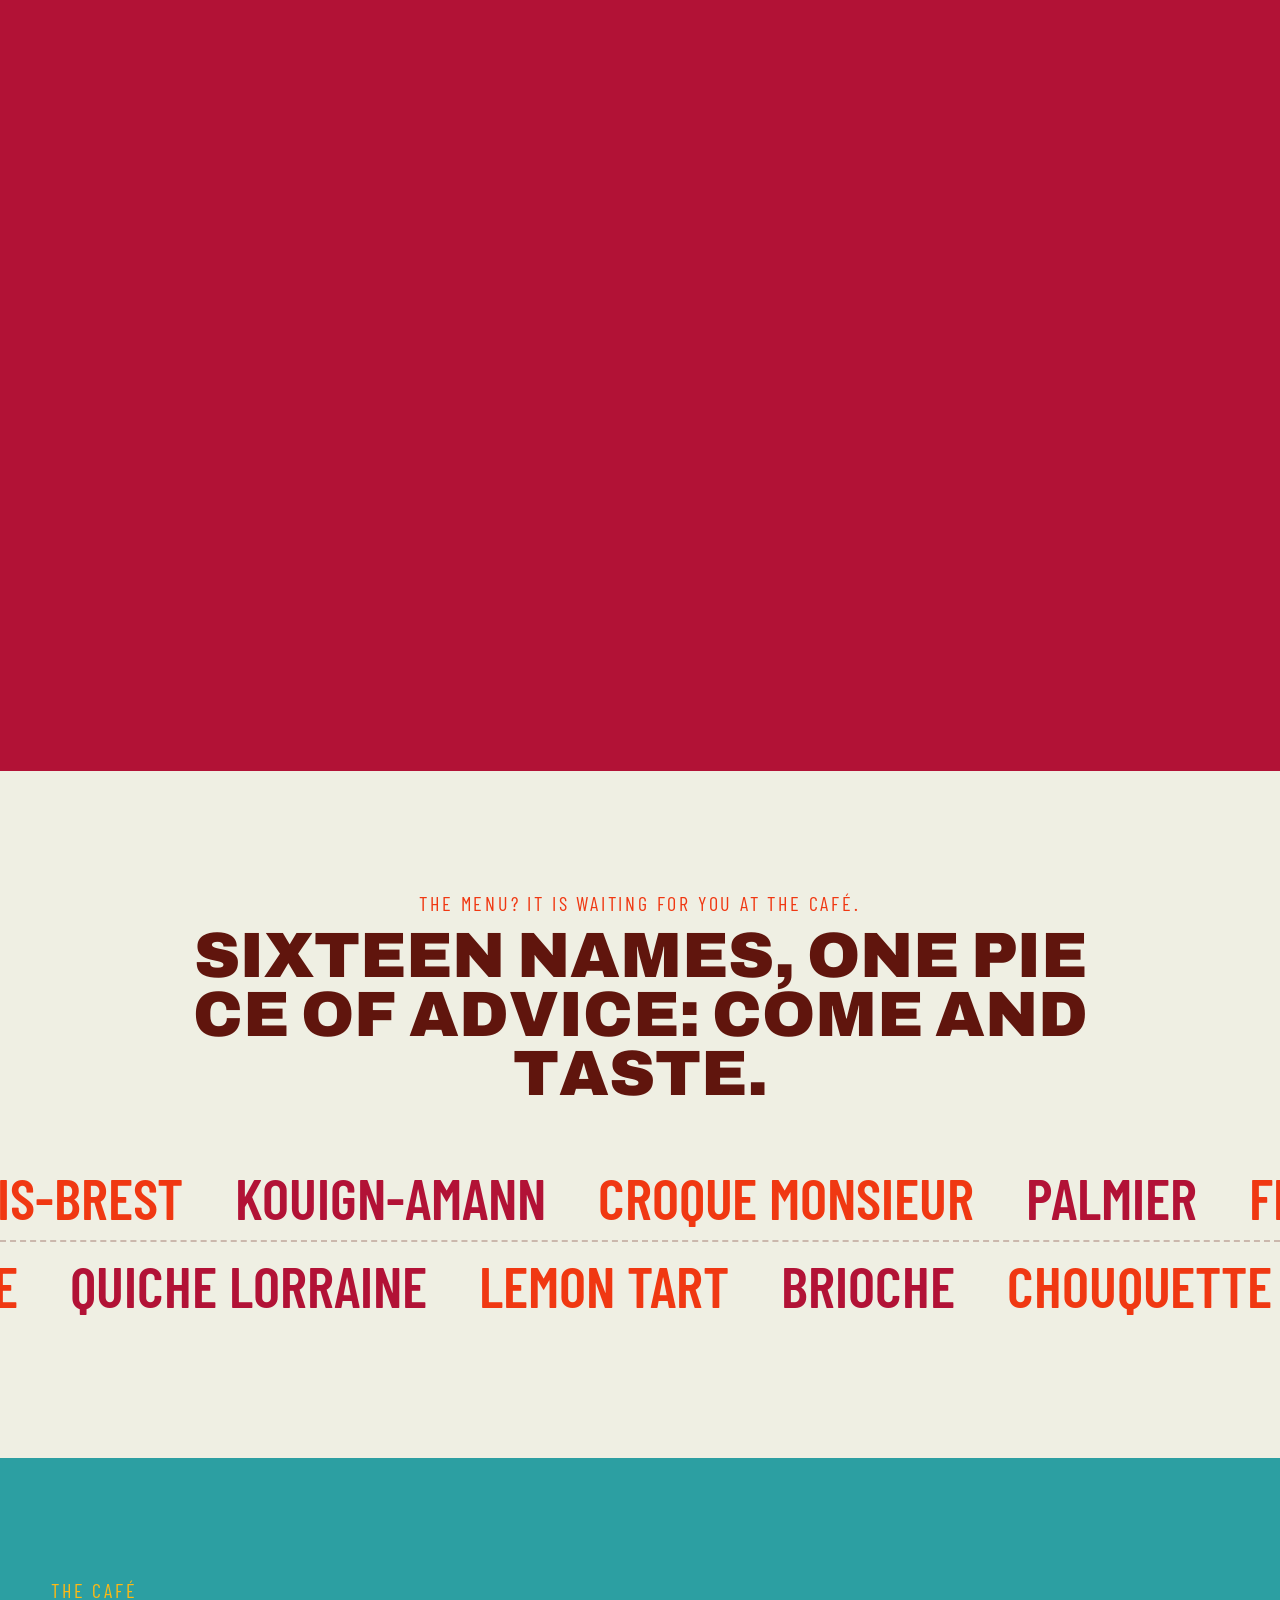
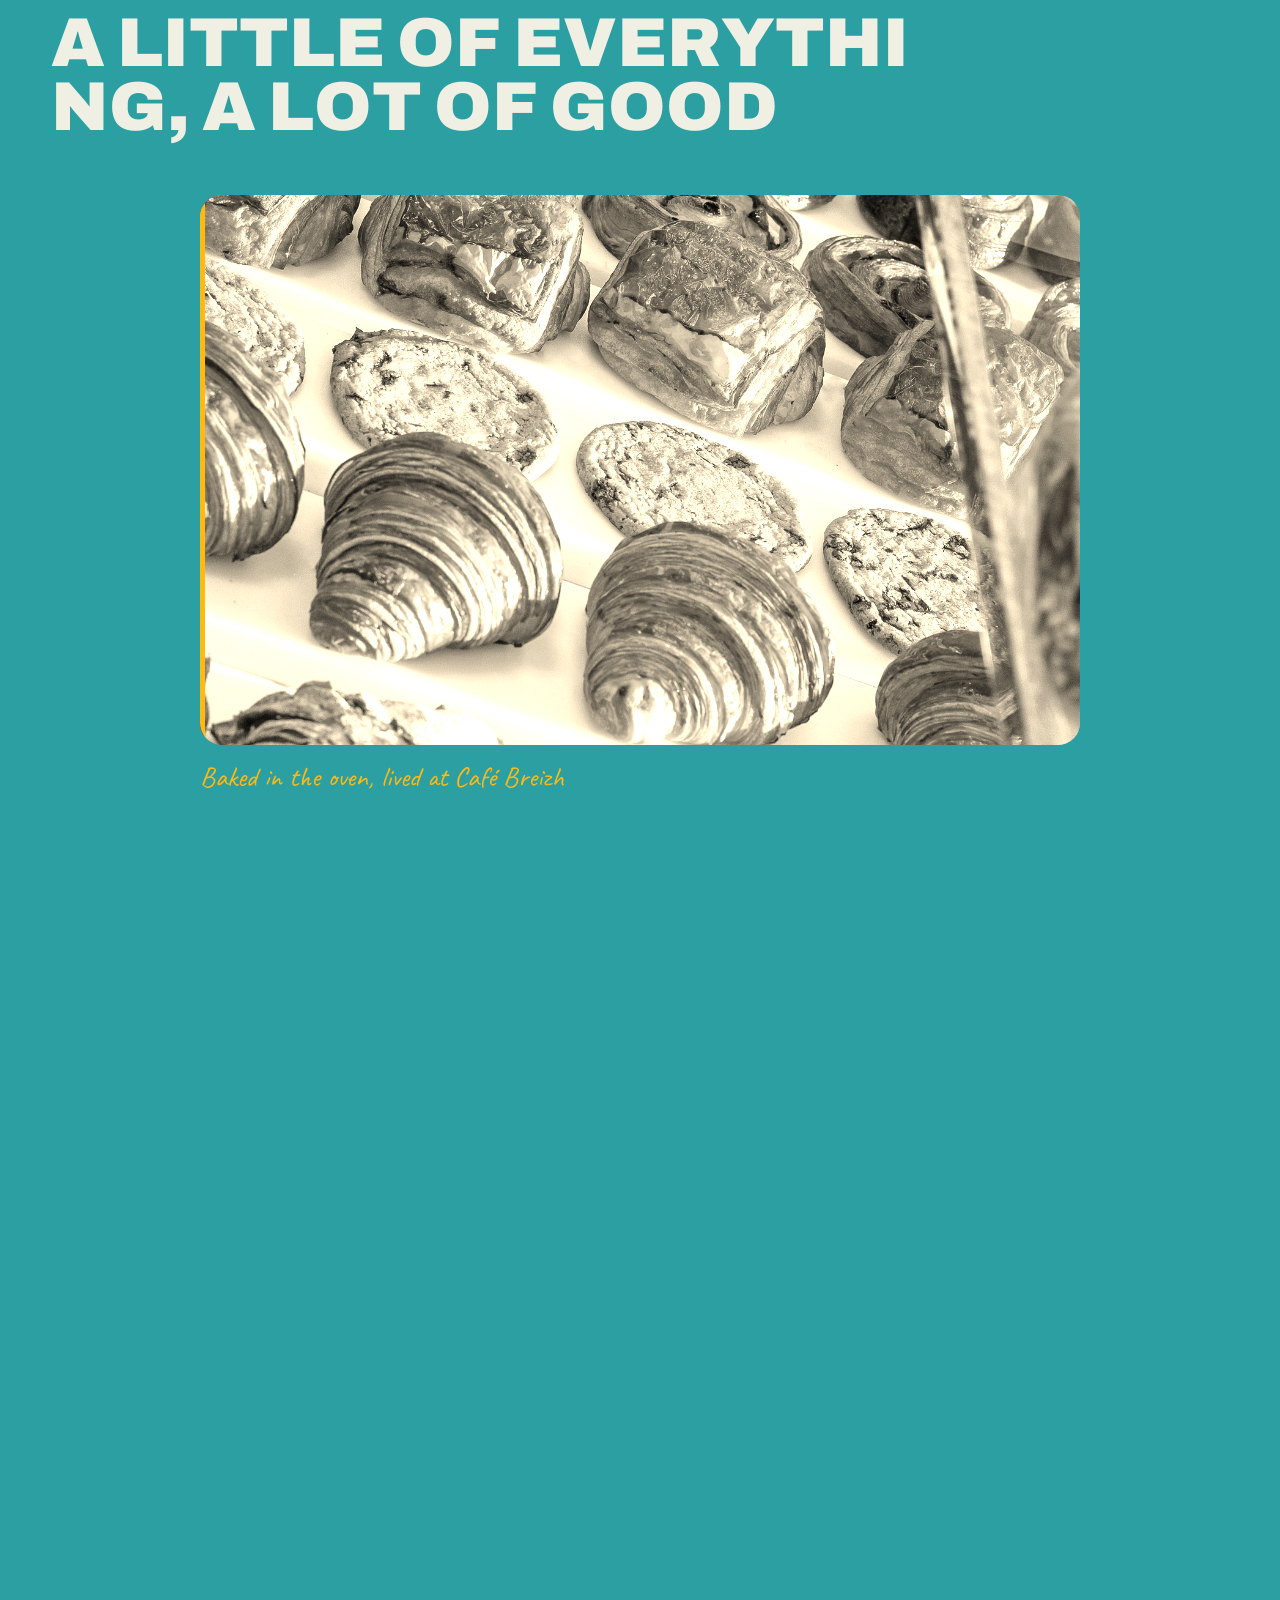
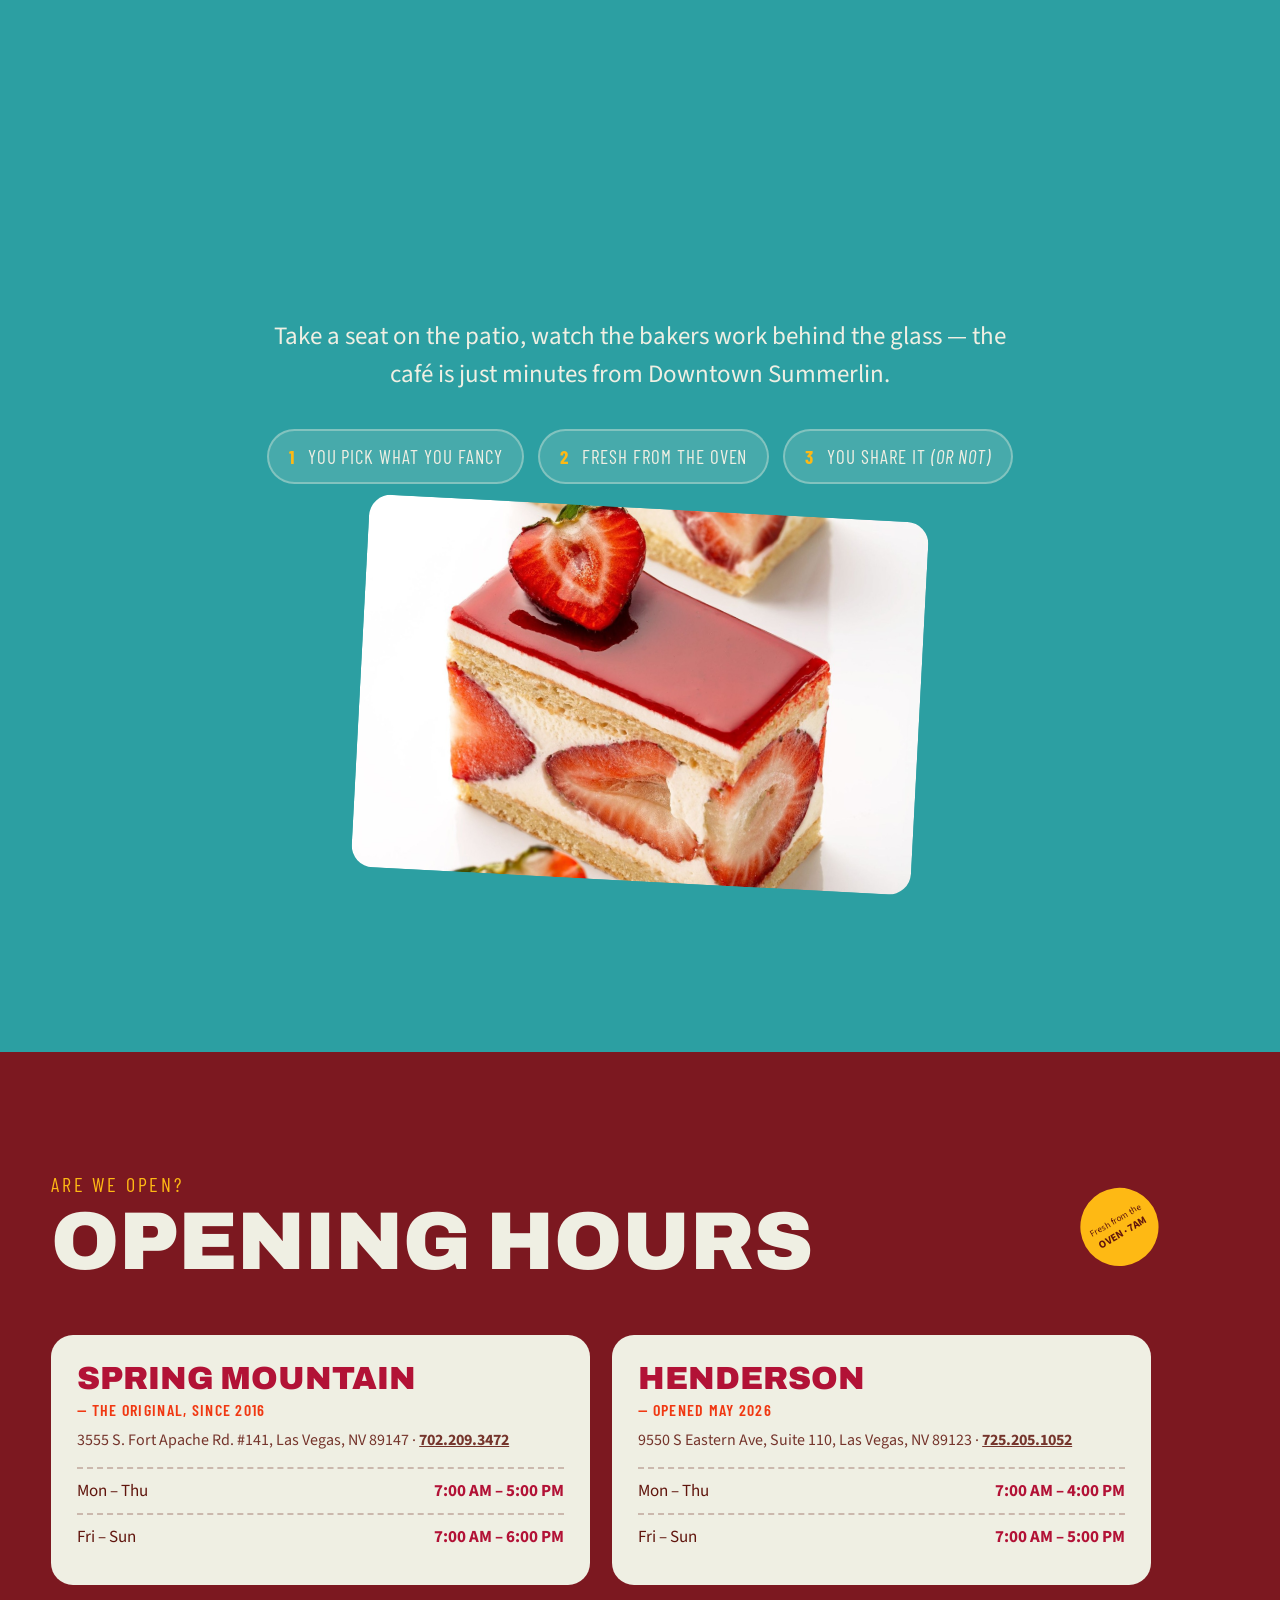
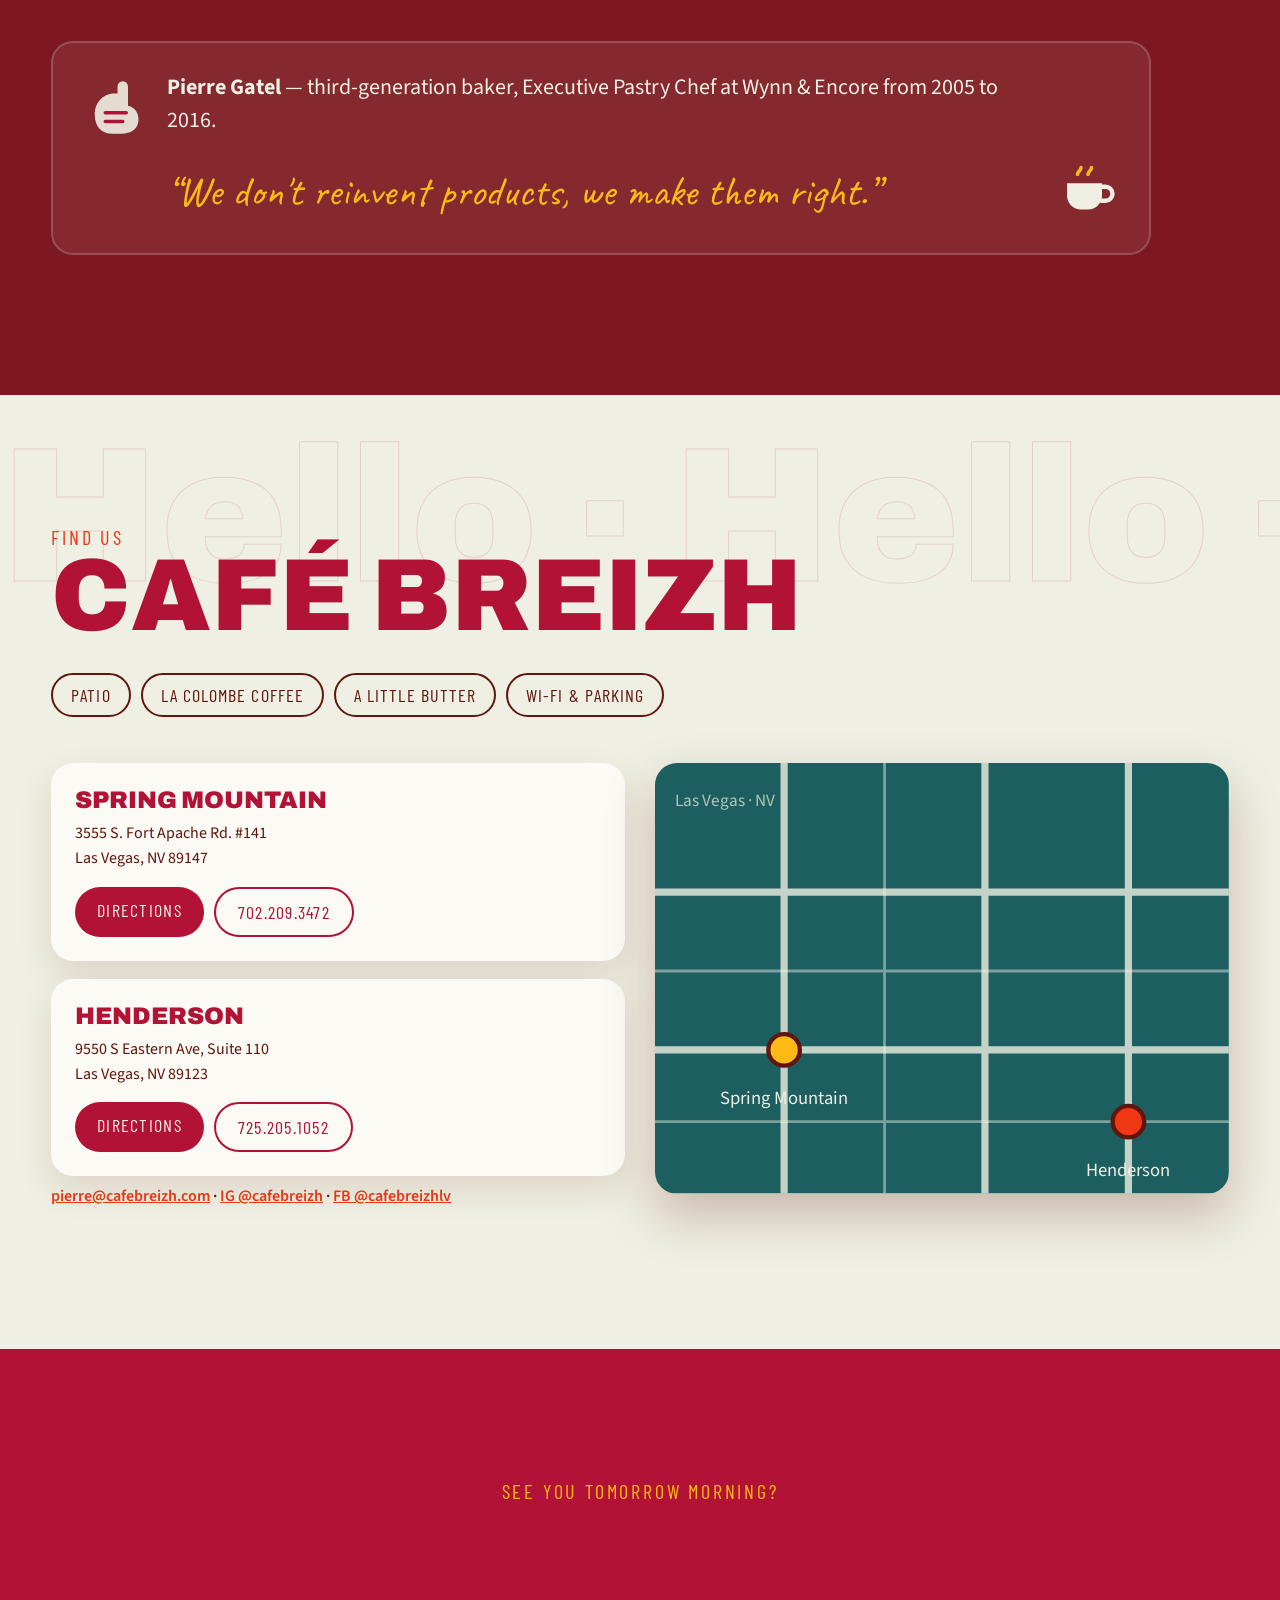
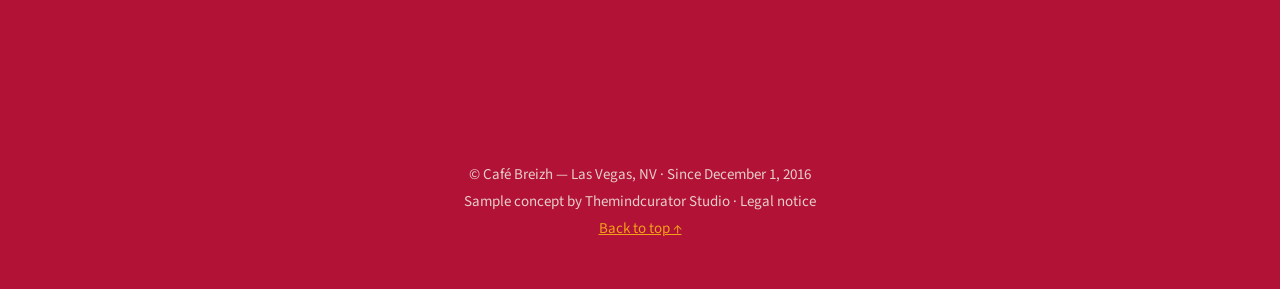
==== commit 795c1690: "Main hero: approved 3D croissant sample integrated (hero section only)" ====
--- a/index.html
+++ b/index.html
@@ -42,22 +42,25 @@
 </header>
 
 <main>
-<!-- HERO -->
-<section class="s-hero">
-  <div class="s-hero__motif" aria-hidden="true">BREIZH · HELLO · BREIZH · HELLO ·</div>
-  <div class="s-hero__kicker"><span>Bakery &amp; Pastry by Chef Pierre Gatel</span><span class="s-hero__by">· Las Vegas</span></div>
-  <h1 class="s-hero__title" data-hero-title>BREIZH</h1>
-  <div class="s-hero__stack" data-hero-stack>
-    <img class="stack__back" src="assets/img/ig-croissant.jpg" alt="Golden croissant" data-depth="14">
-    <img class="stack__main" src="assets/img/ig-hero-minis.jpg" alt="Plate of mini croissants and chocolate rolls" data-depth="26">
-    <img class="stack__front" src="assets/img/ig-eclairs.jpg" alt="Eclairs" data-depth="44">
-  </div>
-  <div class="s-hero__stamp" aria-hidden="true"><svg viewBox="0 0 100 100"><defs><path id="stampc" d="M50 10a40 40 0 1 1 0 80 40 40 0 1 1 0-80"/></defs><circle cx="50" cy="50" r="49" fill="#FEB914"/><text font-size="11" fill="#60150D" letter-spacing="2.5"><textPath href="#stampc">MADE IN-HOUSE · SINCE 2016 · LAS VEGAS ·</textPath></text><text x="50" y="58" text-anchor="middle" font-size="20">🥐</text></svg></div>
-  <div class="s-hero__foot">
-    <p class="s-hero__tagline">Everything made from scratch, baked on site daily.</p>
-    <p class="s-hero__hours">Spring Mountain · Henderson — from 7:00 AM</p>
-  </div>
-  <p class="s-hero__scroll">Scroll <i></i></p>
+<!-- HERO — one real 3D croissant (approved sample, hero section only) -->
+<section class="s-hero s-hero--model">
+  <canvas class="s-hero__gl" data-hero-gl aria-hidden="true"></canvas>
+  <div class="s-hero__controls">
+    <button class="pill" data-hero-pulse type="button">Pulse ∿</button>
+    <button class="pill" data-hero-pause type="button">Pause Spin ❚❚</button>
+    <button class="pill is-off" data-hero-play type="button">Play Spin ▷</button>
+  </div>
+  <button class="pill s-hero__theme" data-hero-theme type="button">◐&nbsp; Light / Dark</button>
+  <p class="s-hero__note s-hero__note--l">Move to shape.<br>Press to resonate.</p>
+  <p class="s-hero__note s-hero__note--r">One croissant.<br>Endless expression.</p>
+  <div class="s-hero__headline">
+    <h1>Golden.</h1>
+    <div class="s-hero__row">
+      <h1>Alive.</h1>
+      <p>One real croissant — a true 3D bake, no particles. Everything made from scratch, baked on site daily.</p>
+    </div>
+  </div>
+  <p class="s-hero__badge"><i></i> Made in-house · Café Breizh</p>
 </section>
 
 <!-- MARQUEE -->
@@ -213,5 +216,9 @@
 <script src="assets/vendor/ScrollTrigger.min.js"></script>
 <script src="assets/vendor/lenis.min.js"></script>
 <script src="js/main.js"></script>
+<script type="importmap">
+{ "imports": { "three": "./assets/vendor/three/three.module.js" } }
+</script>
+<script type="module" src="js/model-main.js"></script>
 </body>
 </html>
--- a/css/main.css
+++ b/css/main.css
@@ -66,26 +66,36 @@
 .split-ch{display:inline-block;will-change:transform}
 [class$="__k"],[class$="__kicker"]{font-family:var(--f-cond);letter-spacing:.14em;text-transform:uppercase;font-size:clamp(15px,1.6vw,20px)}
 
-/* ---------- hero ---------- */
-.s-hero{position:relative;min-height:100svh;background:var(--rouge);color:var(--creme);overflow:hidden;display:flex;flex-direction:column;align-items:center;padding:calc(var(--topbar-h) + 18px) var(--gutter) 30px}
-.s-hero__motif{position:absolute;inset:-20% -10%;font-family:var(--f-title);font-weight:900;font-size:19vw;line-height:1;color:transparent;-webkit-text-stroke:1px rgba(239,239,227,.14);white-space:nowrap;pointer-events:none}
-.s-hero__kicker{position:relative;z-index:2;display:flex;gap:8px;flex-wrap:wrap;justify-content:center;font-family:var(--f-cond);font-size:clamp(17px,2.4vw,26px);letter-spacing:.1em;text-transform:uppercase}
-.s-hero__by{color:var(--jaune)}
-.s-hero__title{position:relative;z-index:2;font-family:var(--f-title);font-weight:900;font-size:clamp(72px,17.5vw,250px);line-height:.9;letter-spacing:.01em;text-align:center}
-.s-hero__title .ch{display:inline-block}
-.s-hero__stack{position:relative;z-index:2;width:min(58vw,480px);aspect-ratio:4/4.4;margin-top:-2vw}
-.s-hero__stack img{position:absolute;border-radius:var(--radius);object-fit:cover;box-shadow:0 24px 60px rgba(0,0,0,.35)}
-.stack__main{width:78%;height:82%;left:11%;top:8%;z-index:2}
-.stack__back{width:46%;height:52%;left:0;top:0;transform:rotate(-8deg)}
-.stack__front{width:44%;height:48%;right:0;bottom:0;transform:rotate(7deg);z-index:3}
-.s-hero__stamp{position:absolute;z-index:3;right:calc(var(--gutter) + 2vw);top:24%;width:clamp(96px,11vw,140px);animation:spin 14s linear infinite}
-@keyframes spin{to{transform:rotate(360deg)}}
-.s-hero__foot{position:relative;z-index:2;text-align:center;margin-top:18px}
-.s-hero__tagline{font-size:clamp(19px,2.6vw,30px);font-weight:700}
-.s-hero__hours{font-family:var(--f-cond);letter-spacing:.1em;text-transform:uppercase;color:var(--jaune);margin-top:6px}
-.s-hero__scroll{position:relative;z-index:2;margin-top:auto;padding-top:22px;font-family:var(--f-cond);letter-spacing:.2em;text-transform:uppercase;font-size:14px;display:flex;flex-direction:column;align-items:center;gap:8px}
-.s-hero__scroll i{width:2px;height:38px;background:var(--creme);display:block;animation:drop 1.6s var(--ease) infinite;transform-origin:top}
-@keyframes drop{0%{transform:scaleY(0)}55%{transform:scaleY(1)}100%{transform:scaleY(0);transform-origin:bottom}}
+/* ---------- hero — 3D croissant (Cymatic layout, approved sample) ---------- */
+.s-hero--model{
+  --h-bg:#EFEFE3; --h-bg2:#E7E4D2; --h-ink:#60150D; --h-muted:rgba(96,21,13,.55);
+  --h-line:rgba(96,21,13,.42); --h-pill:rgba(255,255,255,.35);
+  position:relative;min-height:100svh;overflow:hidden;color:var(--h-ink);
+  background:radial-gradient(120% 90% at 50% 42%, #fff 0%, var(--h-bg) 55%, var(--h-bg2) 100%);
+  transition:background .5s;
+}
+.s-hero--model.is-dark{--h-bg:#22100B; --h-bg2:#170906; --h-ink:#EFEFE3; --h-muted:rgba(239,239,227,.55); --h-line:rgba(239,239,227,.42); --h-pill:rgba(0,0,0,.25);
+  background:radial-gradient(120% 90% at 50% 42%, #3A1710 0%, var(--h-bg) 60%, var(--h-bg2) 100%)}
+.s-hero--model::after{content:"";position:absolute;inset:0;pointer-events:none;opacity:.5;z-index:1;
+  background-image:radial-gradient(rgba(96,21,13,.16) 1px, transparent 1px);background-size:9px 9px;mix-blend-mode:multiply}
+.s-hero--model.is-dark::after{background-image:radial-gradient(rgba(239,239,227,.14) 1px, transparent 1px);mix-blend-mode:screen}
+.s-hero__gl{position:absolute;inset:0;width:100%;height:100%;display:block;z-index:0;touch-action:pan-y}
+.s-hero--model.no-gl .s-hero__gl{display:none}
+.s-hero__controls{position:absolute;z-index:5;top:calc(var(--topbar-h) + 14px);left:50%;transform:translateX(-50%);display:flex;gap:10px}
+.s-hero__theme{position:absolute;z-index:5;top:calc(var(--topbar-h) + 14px);right:var(--gutter)}
+.s-hero--model .pill{font:inherit;font-size:15px;color:var(--h-ink);background:var(--h-pill);border:1px solid var(--h-line);border-radius:99px;padding:10px 20px;cursor:pointer;display:inline-flex;align-items:center;gap:8px;white-space:nowrap;backdrop-filter:blur(3px)}
+.s-hero--model .pill:hover{border-color:var(--h-ink)}
+.s-hero--model .pill.is-off{opacity:.45}
+.s-hero__note{position:absolute;z-index:4;color:var(--h-muted)}
+.s-hero__note--l{left:var(--gutter);top:37%;font-size:16px;line-height:1.45}
+.s-hero__note--r{right:var(--gutter);top:33%;text-align:right;font-size:13px;letter-spacing:.18em;line-height:1.7;text-transform:uppercase}
+.s-hero__headline{position:absolute;z-index:4;left:var(--gutter);bottom:34px}
+.s-hero__headline h1{font-family:var(--f-title);font-weight:900;font-size:clamp(58px,9.2vw,148px);line-height:.94;letter-spacing:-.015em}
+.s-hero__row{display:flex;align-items:flex-end;gap:30px}
+.s-hero__row p{font-size:19px;line-height:1.4;color:var(--h-muted);max-width:320px;padding-bottom:16px}
+.s-hero__badge{position:absolute;z-index:5;right:24px;bottom:24px;display:flex;align-items:center;gap:9px;background:#3c3a38;color:#f2f0ea;font-size:14.5px;padding:10px 18px;border-radius:99px}
+.s-hero__badge i{width:9px;height:9px;border-radius:50%;background:var(--jaune);display:block}
+
 
 /* ---------- marquee ---------- */
 .s-marquee{background:var(--creme-fond);padding:64px 0 58px;overflow:hidden}
@@ -236,8 +246,14 @@
   .topbar__links{display:none}
   .topbar__status{font-size:13px;padding:8px 12px}
   .topbar__status span:last-child{max-width:60vw;white-space:nowrap;overflow:hidden;text-overflow:ellipsis}
-  .s-hero__stamp{top:238px;bottom:auto;right:8px;width:78px}
-  .s-hero__stack{width:min(76vw,420px)}
+  .s-hero__controls{top:calc(var(--topbar-h) + 10px)}
+  .s-hero__controls .pill{padding:8px 12px;font-size:13px}
+  .s-hero__controls [data-hero-play]{display:none}
+  .s-hero--model .s-hero__theme,.s-hero__note{display:none}
+  .s-hero__headline{left:18px;bottom:78px}
+  .s-hero__headline h1{font-size:56px}
+  .s-hero__row p{display:none}
+  .s-hero__badge{right:14px;bottom:14px;font-size:12.5px;padding:8px 13px}
   .layer{width:min(64vw,300px)}
   .s-build__steps{flex-direction:column}
   .card{width:78vw}
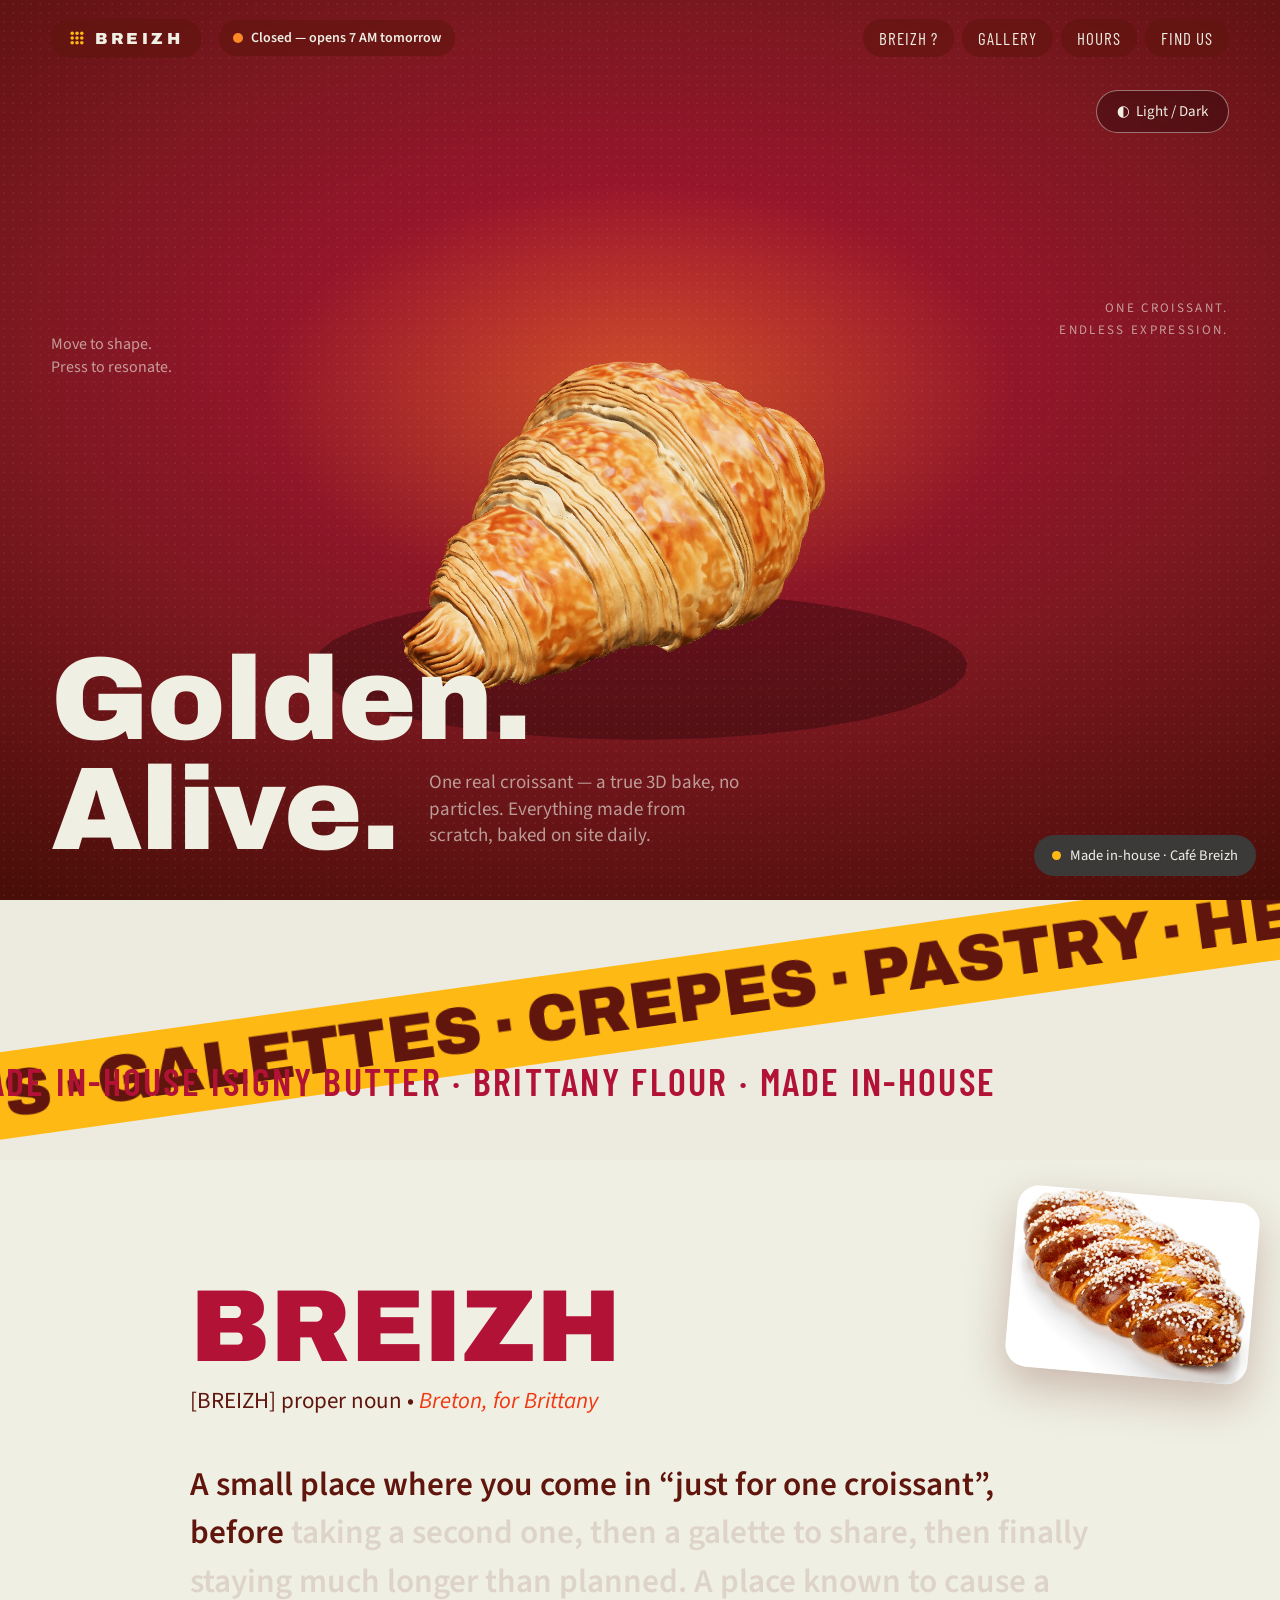
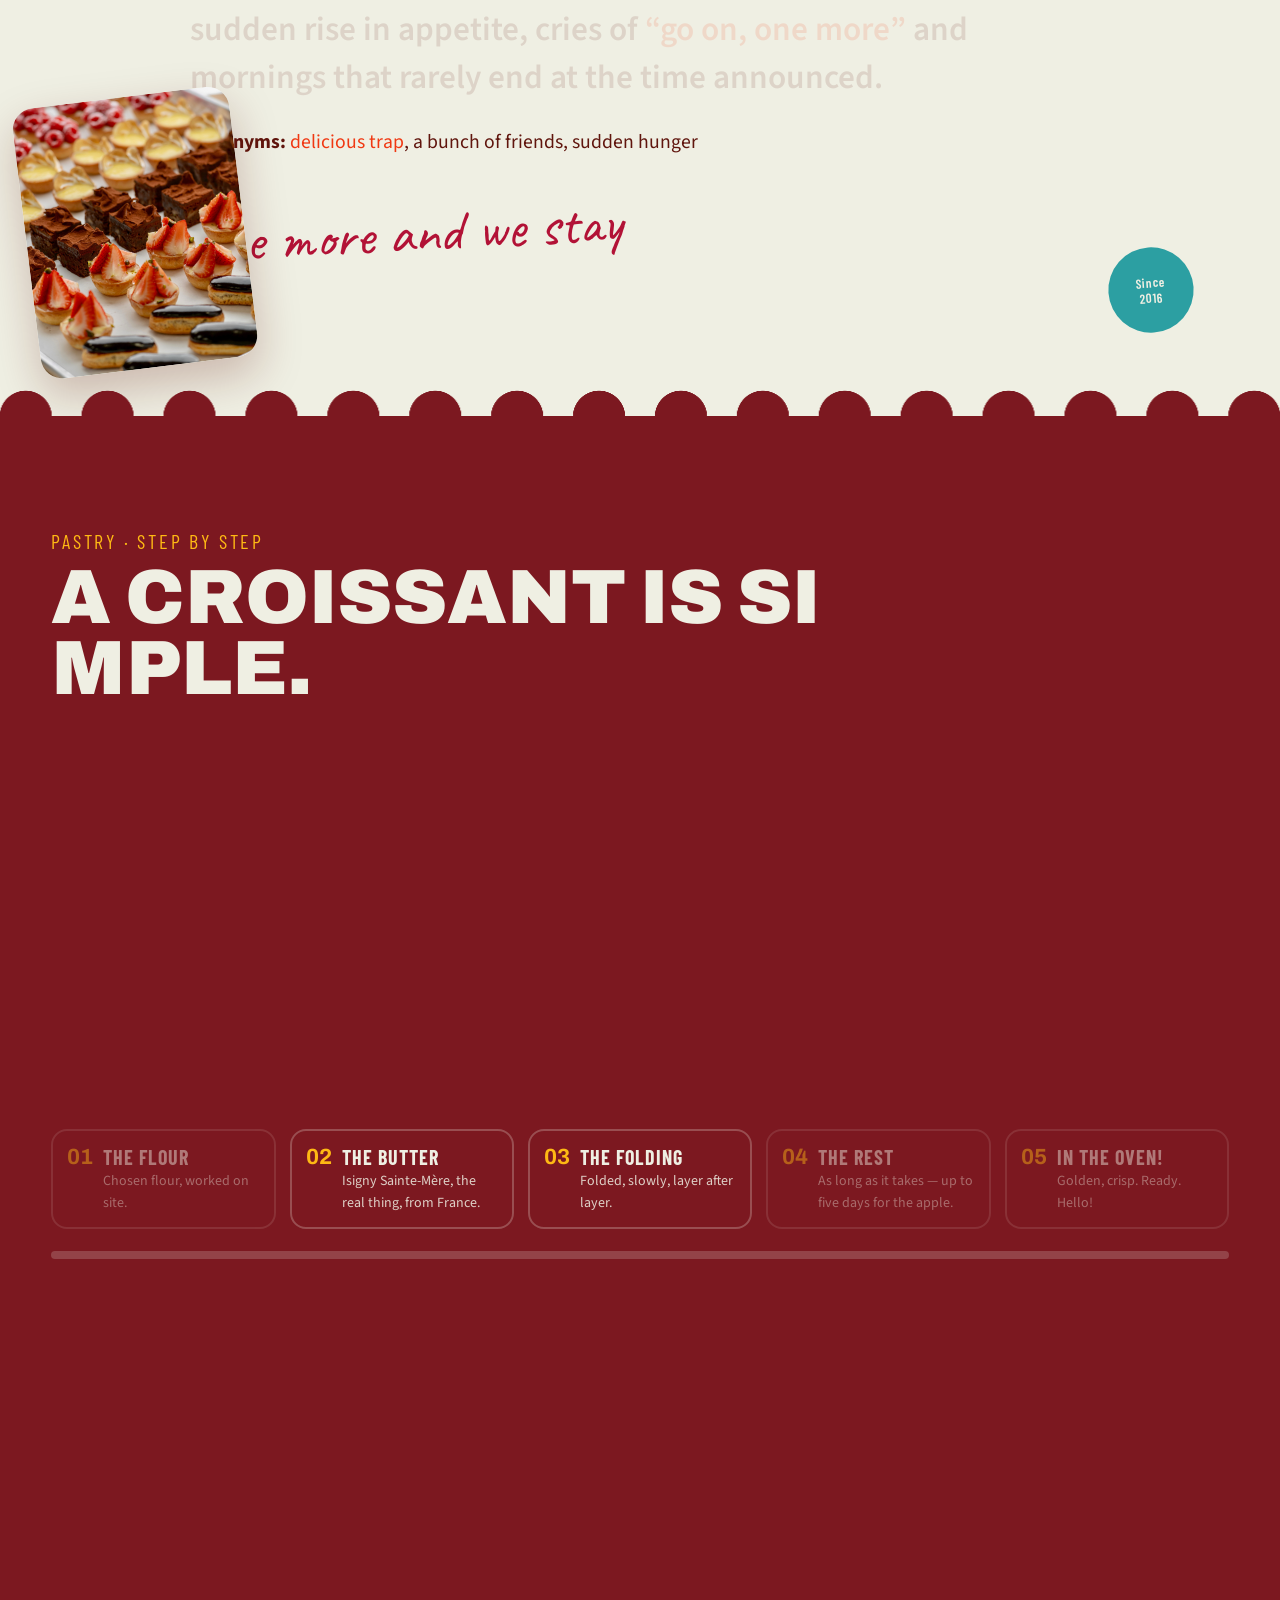
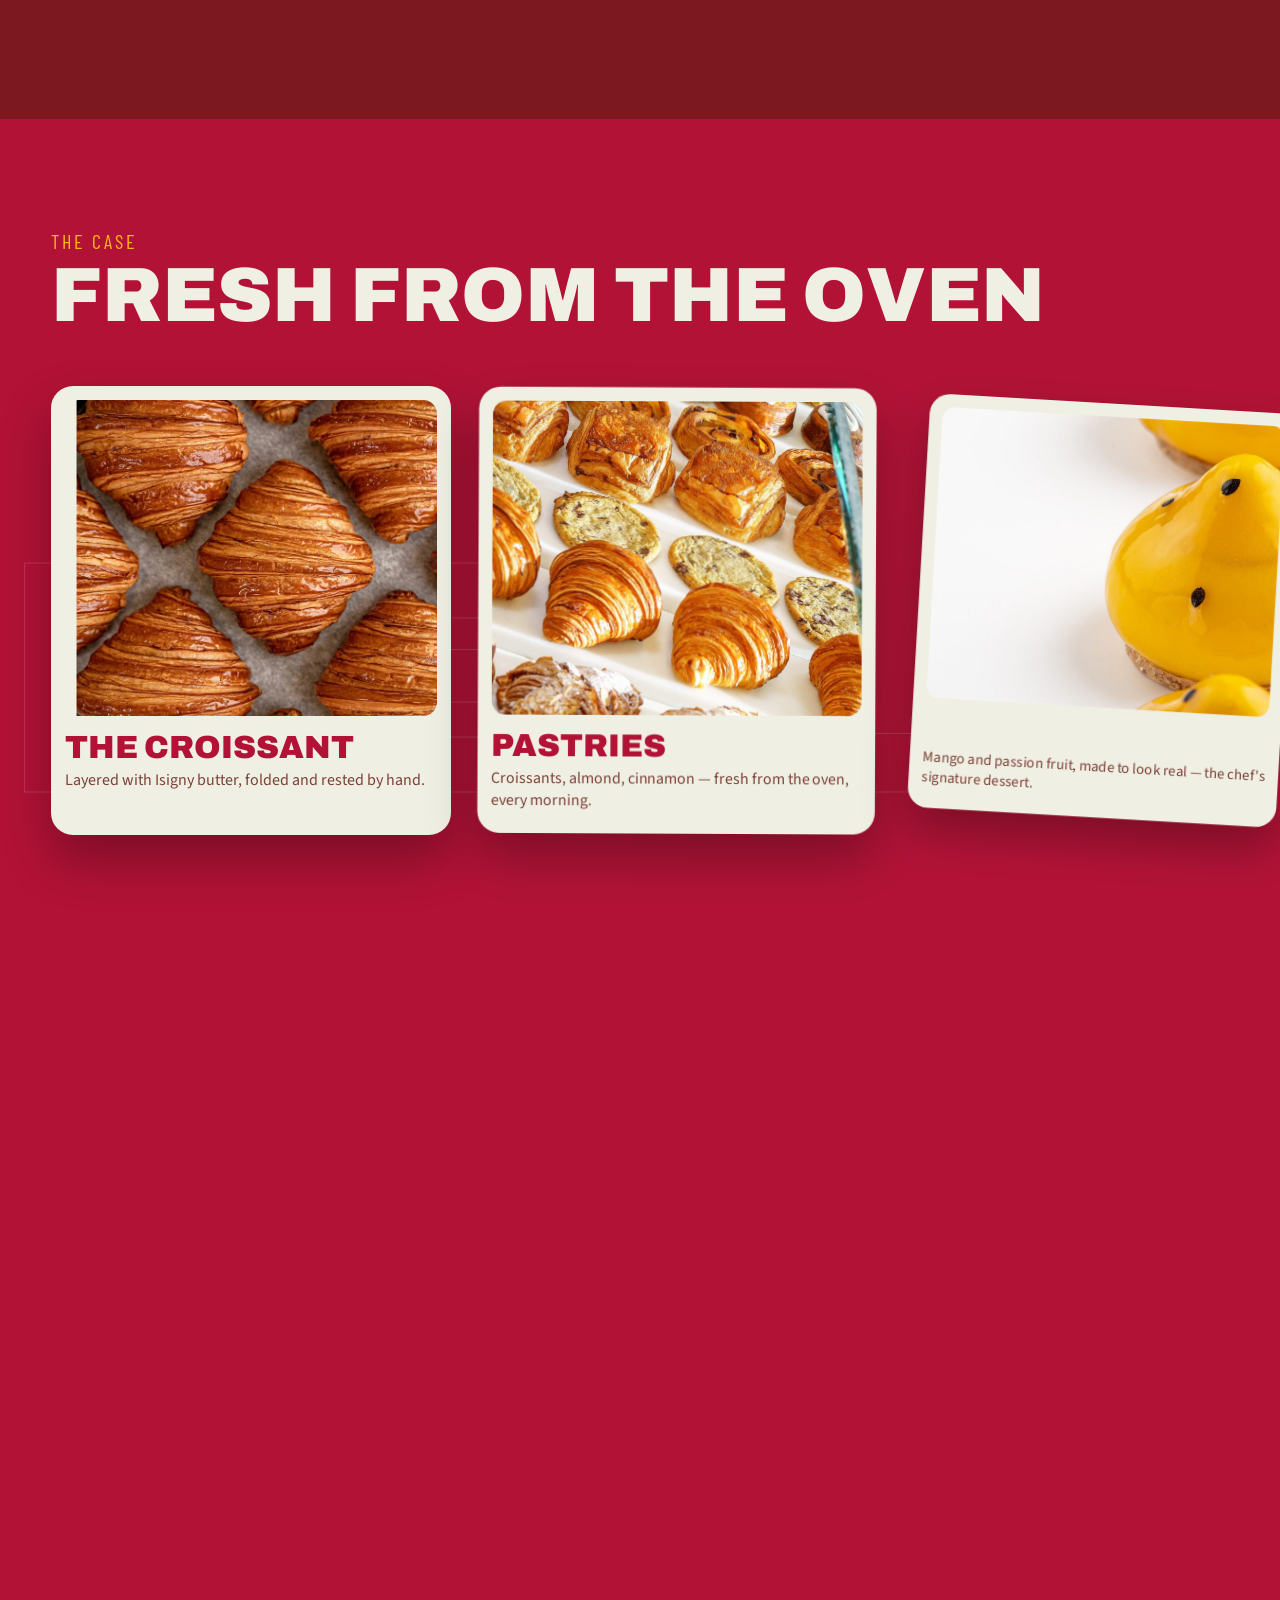
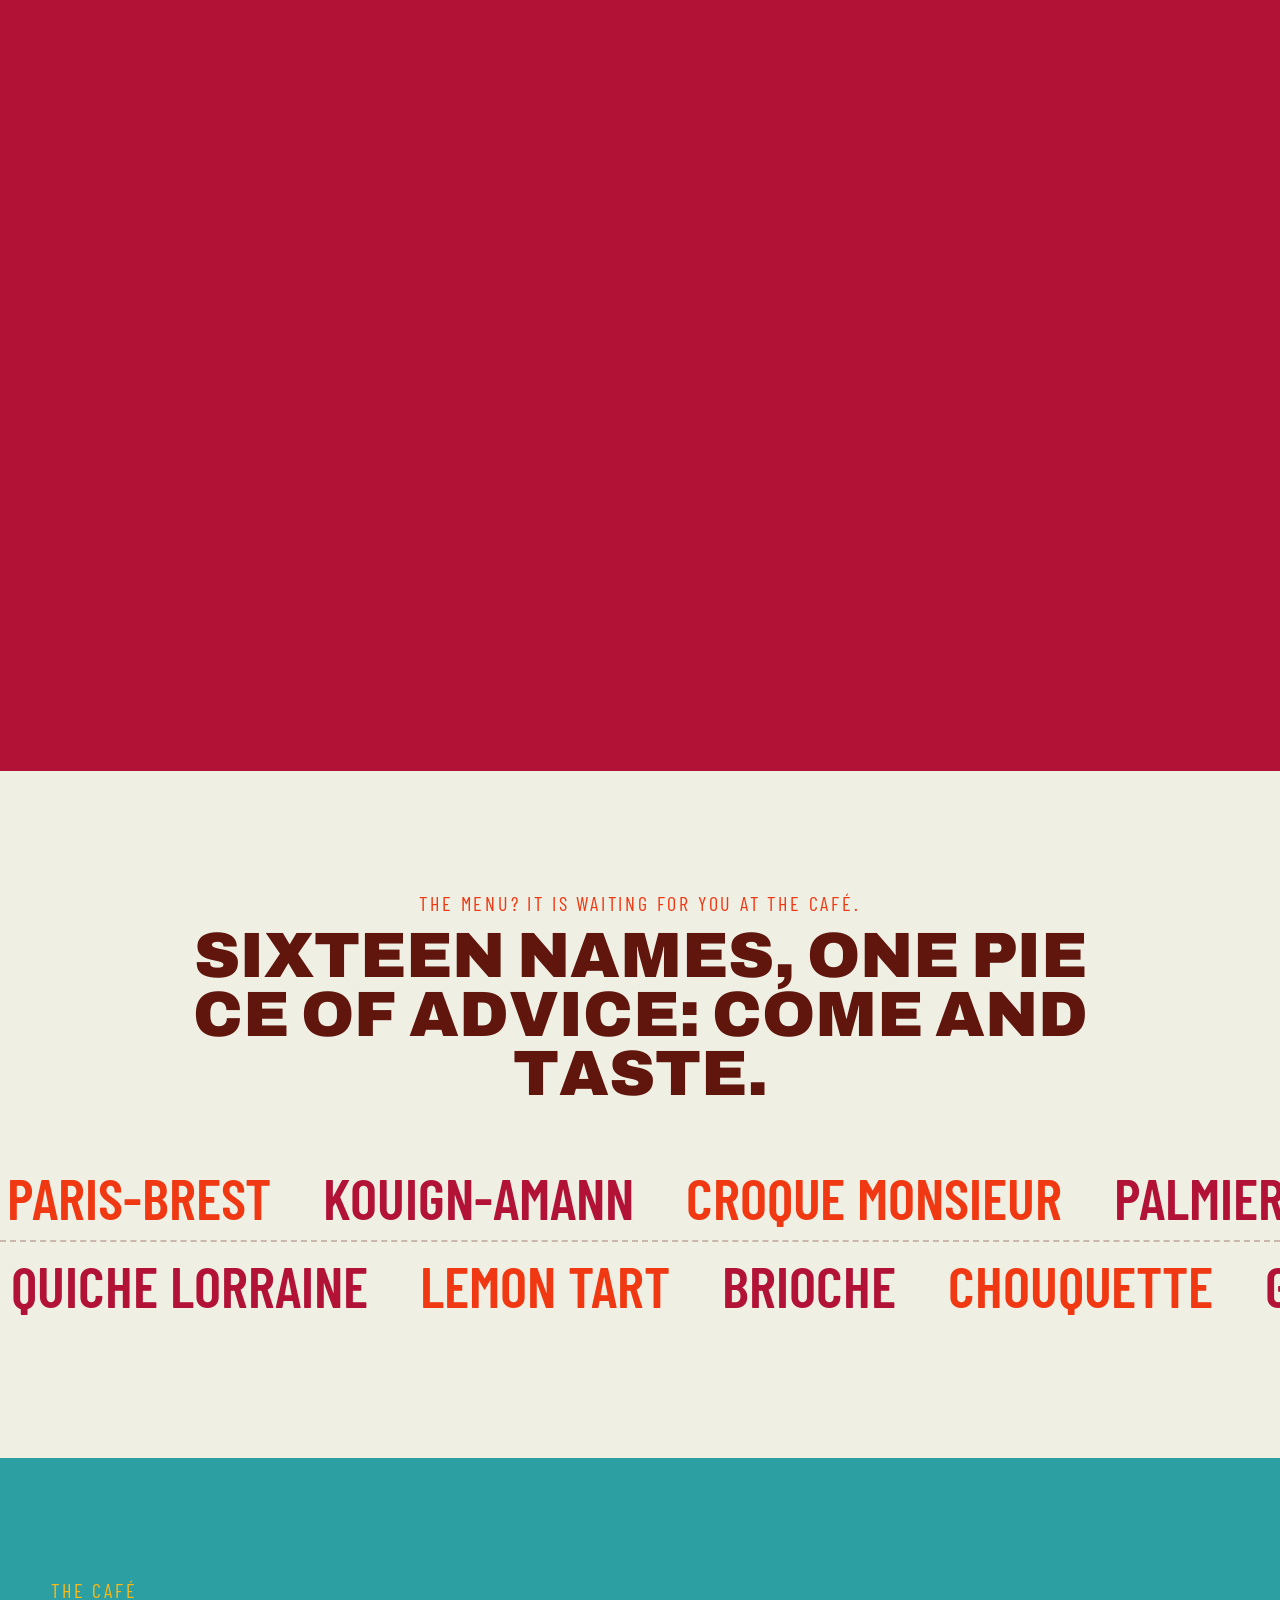
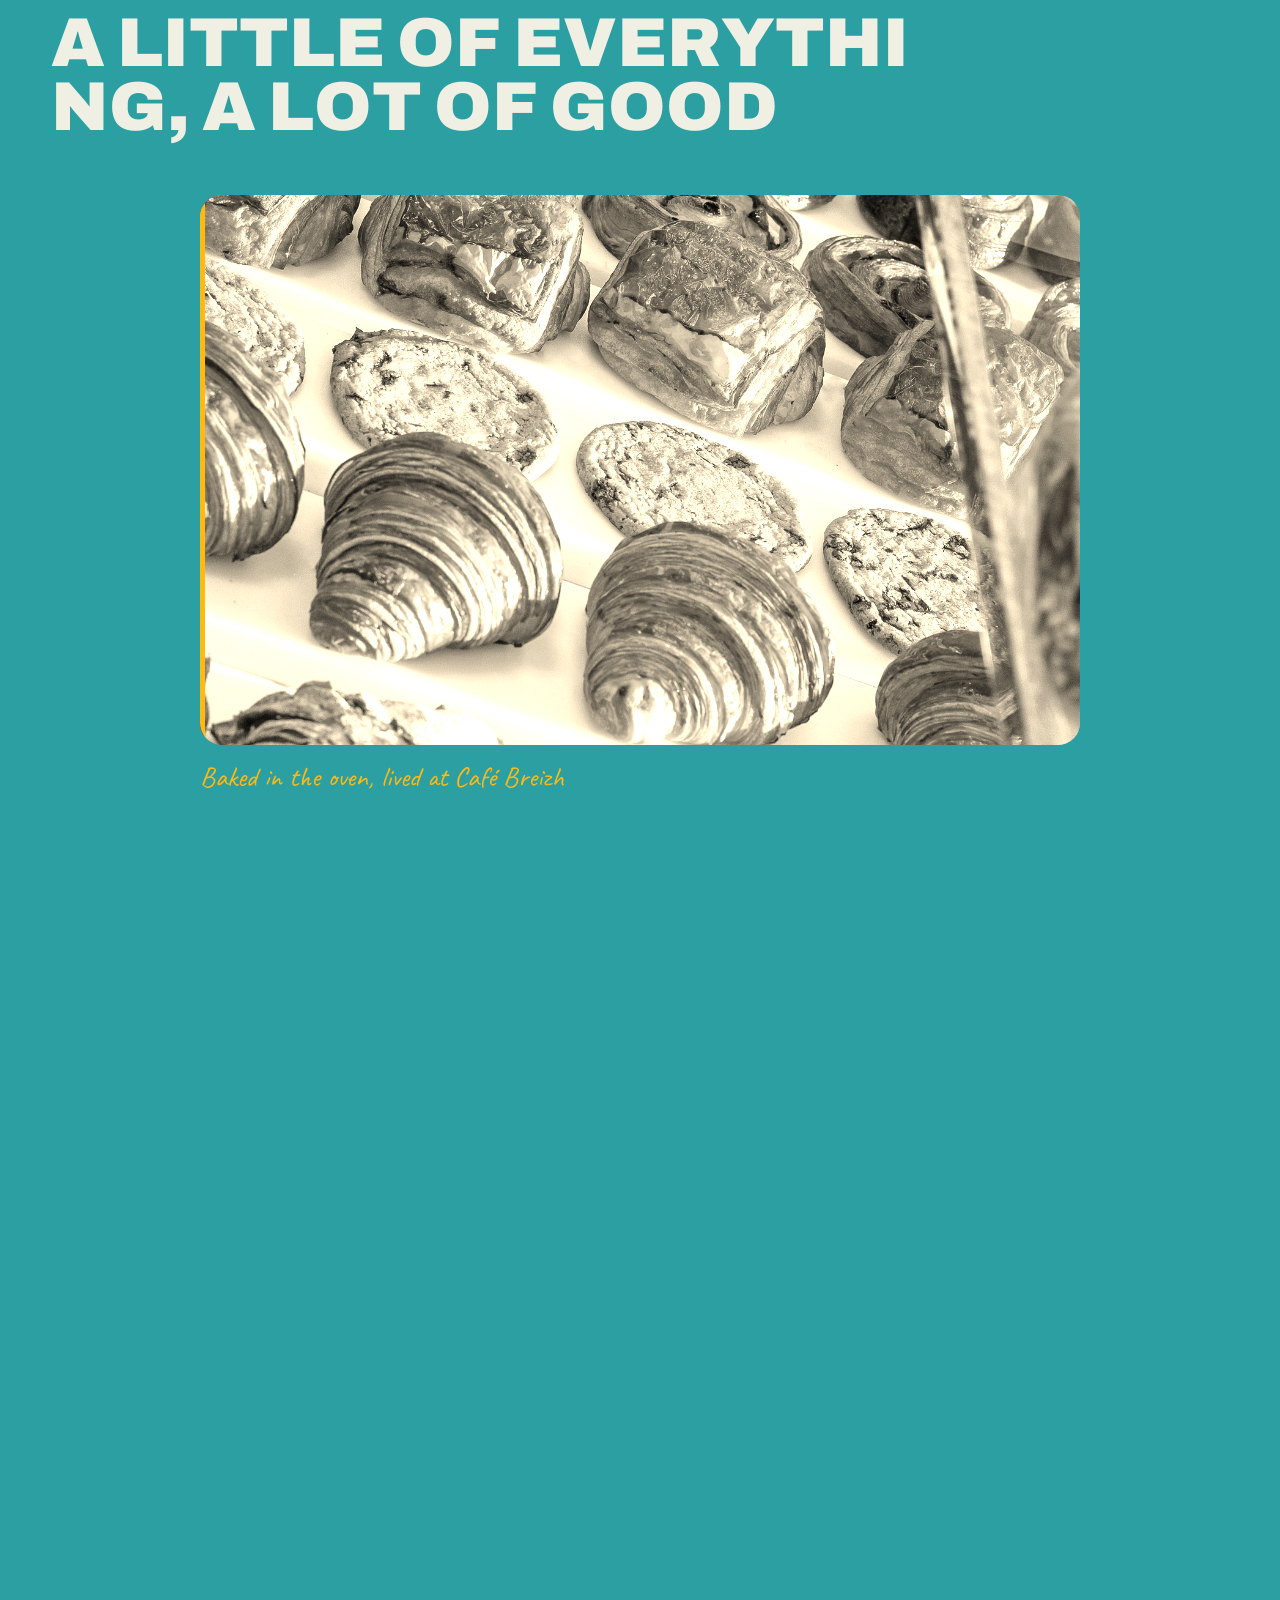
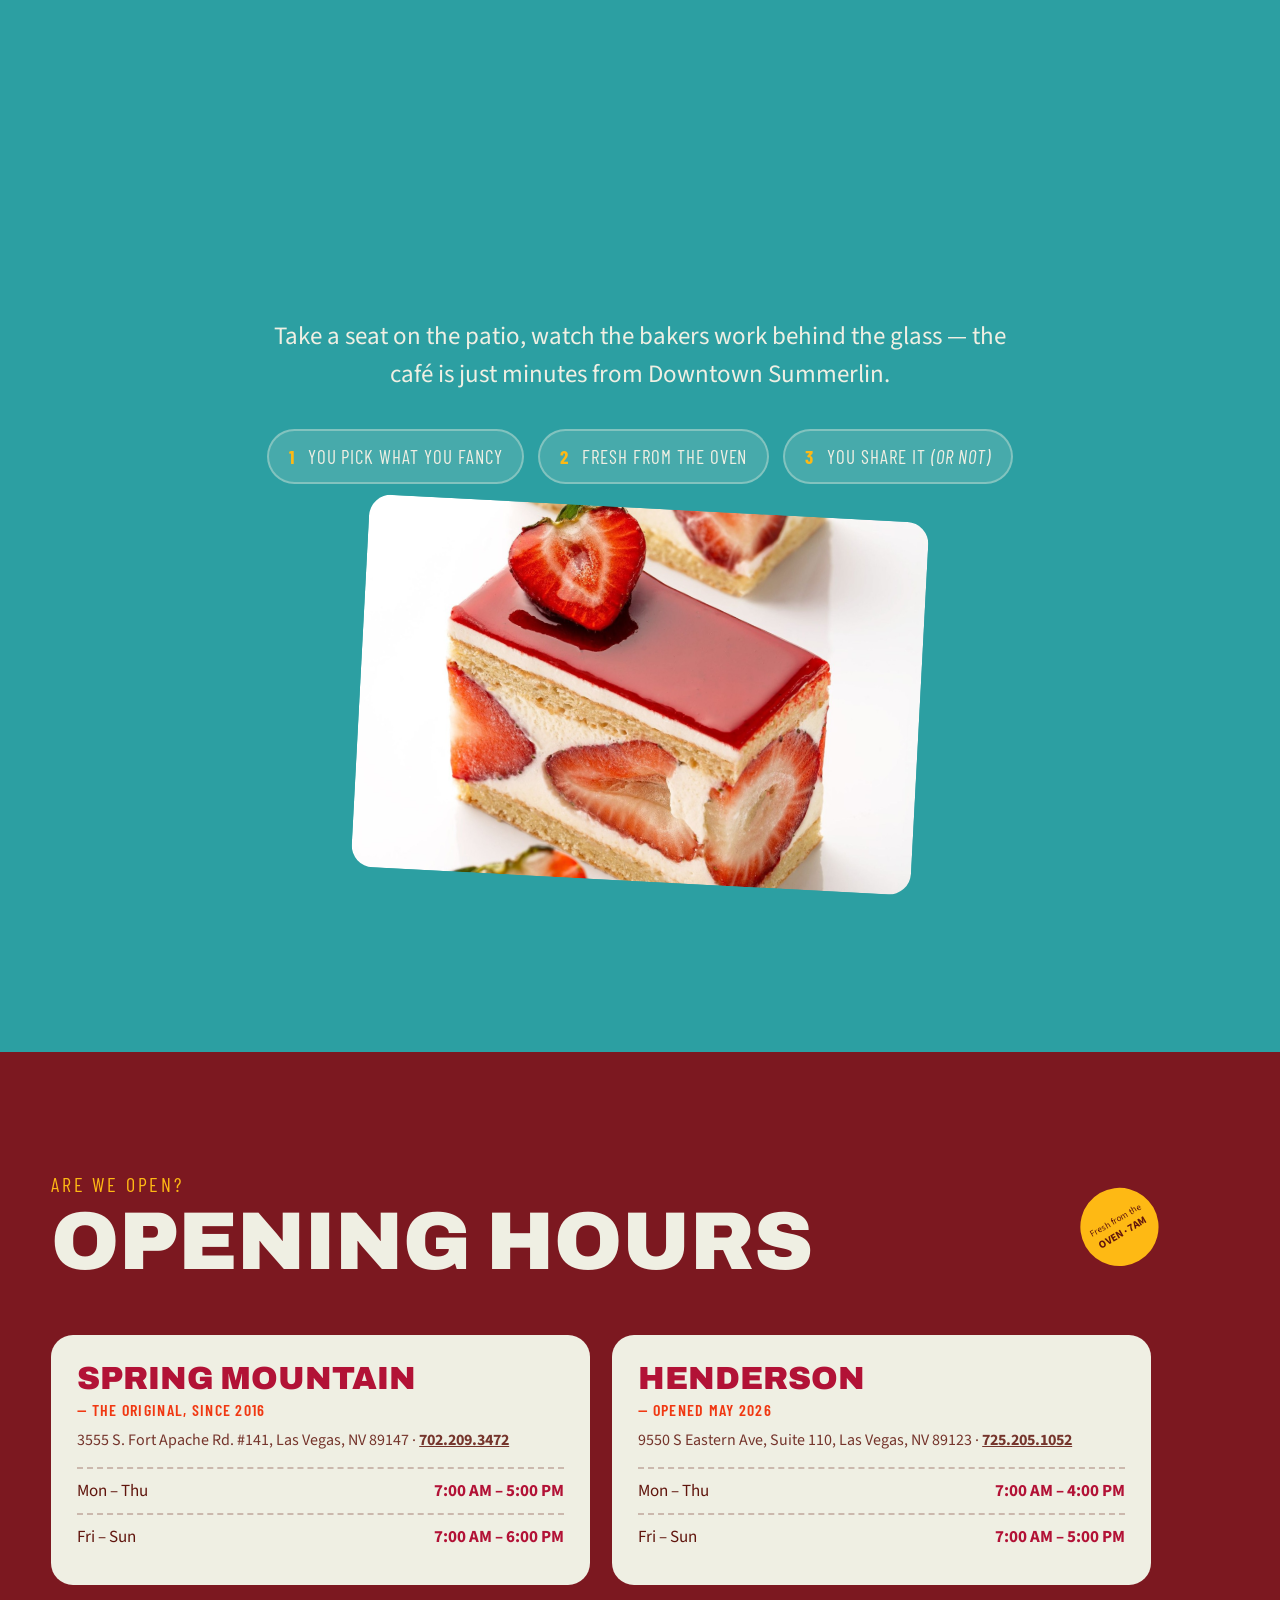
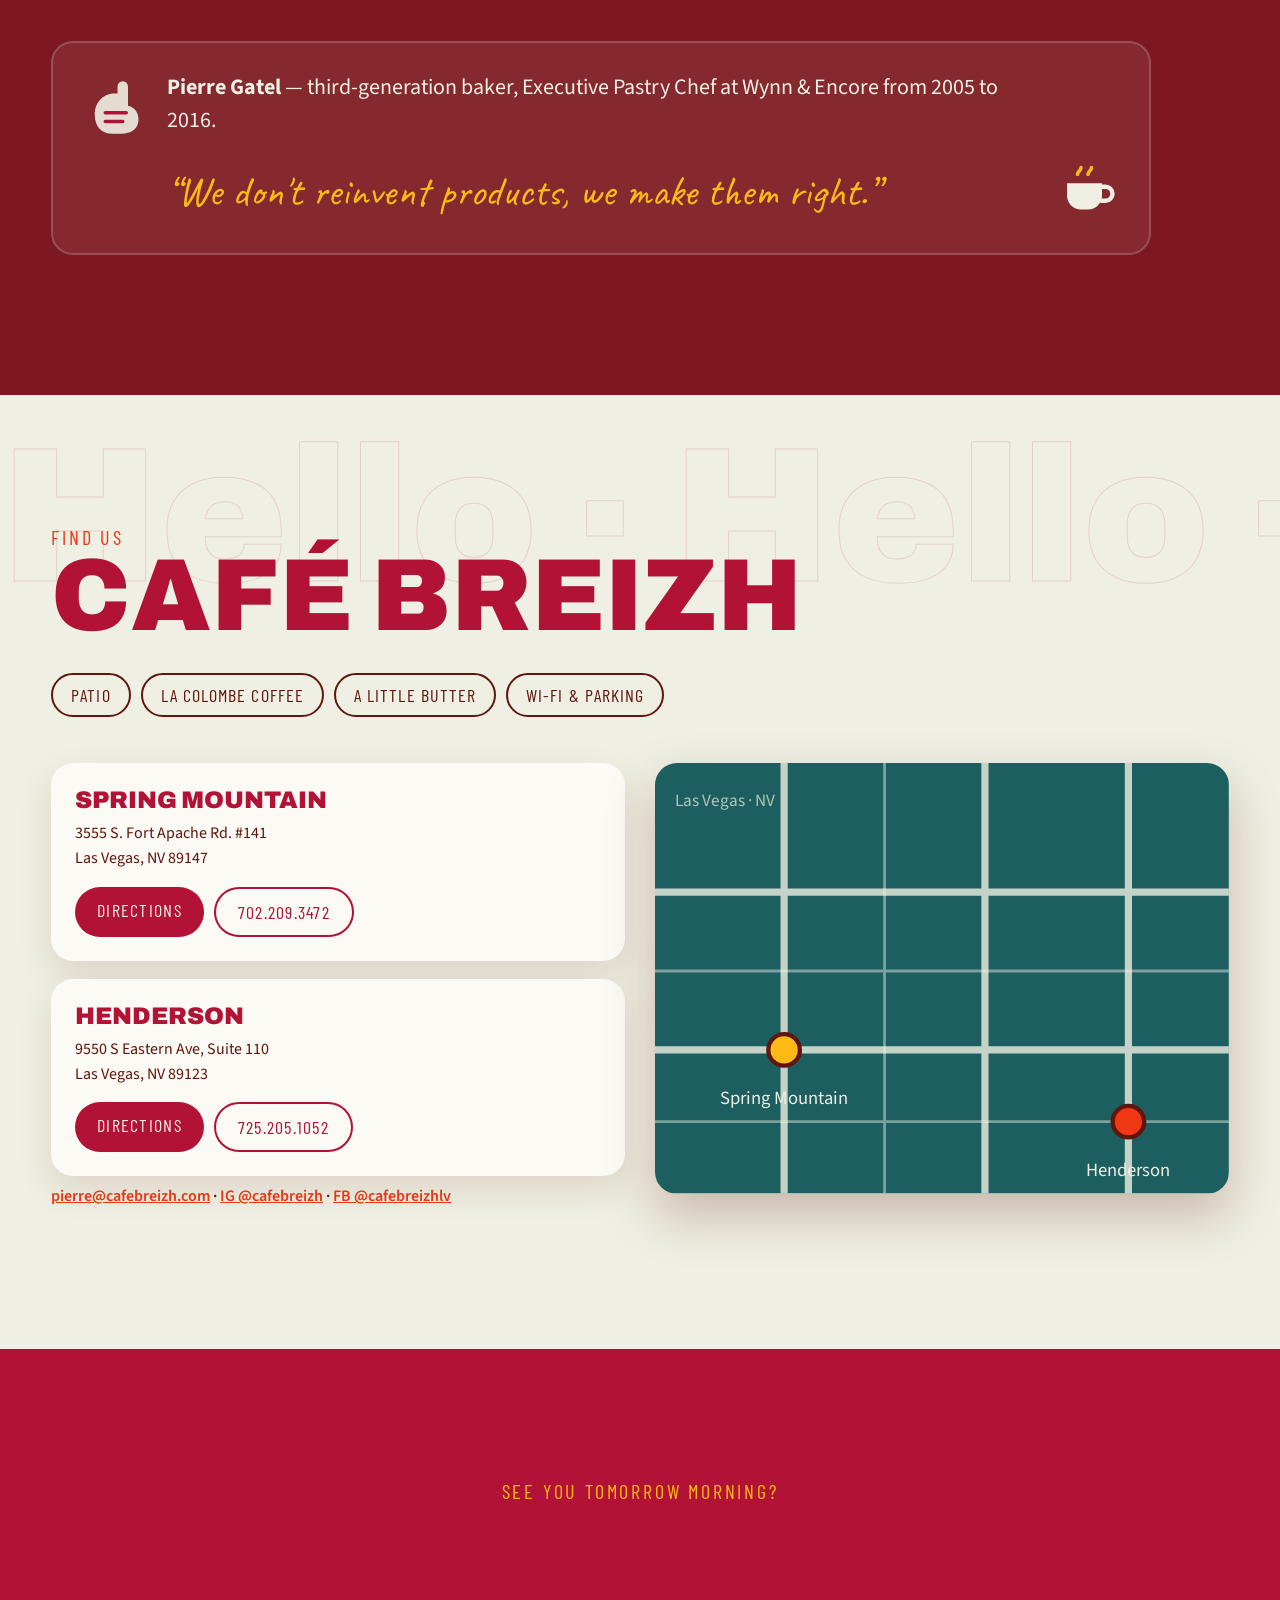
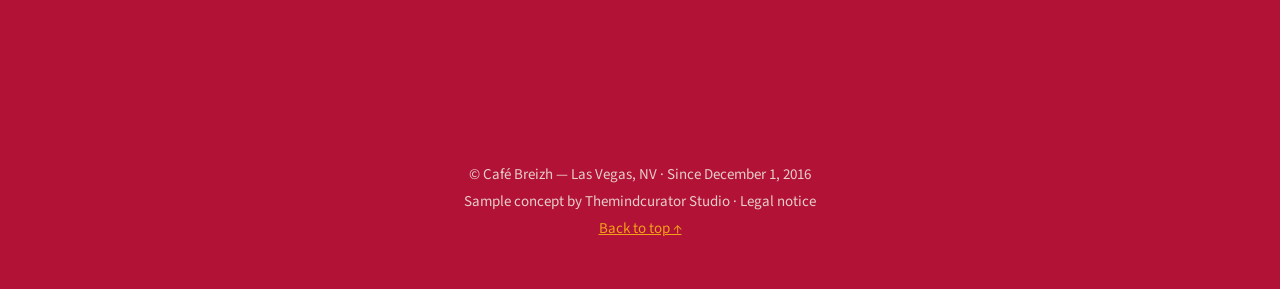
==== commit 1df265d7: "Hero: remove spin pills, BREIZH pill logo, warm rouge background + entrance/rocking/breathing animat" ====
--- a/index.html
+++ b/index.html
@@ -30,7 +30,8 @@
 <!-- TOPBAR -->
 <header class="topbar">
   <a class="topbar__logo" href="#top" data-magnetic aria-label="Café Breizh — back to top">
-    <svg viewBox="0 0 100 100"><defs><path id="circ" d="M50 8a42 42 0 1 1 0 84 42 42 0 1 1 0-84"/></defs><circle cx="50" cy="50" r="48" fill="#B21236"/><text font-size="12.5" fill="#EFEFE3" letter-spacing="2"><textPath href="#circ">CAFÉ BREIZH · LAS VEGAS ·</textPath></text><text x="50" y="60" text-anchor="middle" font-size="26" font-weight="900" fill="#FEB914">B</text></svg>
+    <svg viewBox="0 0 20 20" aria-hidden="true"><circle cx="4" cy="4" r="2.2"/><circle cx="10" cy="4" r="2.2"/><circle cx="16" cy="4" r="2.2"/><circle cx="4" cy="10" r="2.2"/><circle cx="10" cy="10" r="2.2"/><circle cx="16" cy="10" r="2.2"/><circle cx="4" cy="16" r="2.2"/><circle cx="10" cy="16" r="2.2"/><circle cx="16" cy="16" r="2.2"/></svg>
+    <span>BREIZH</span>
   </a>
   <p class="topbar__status"><span class="topbar__dot" data-status-dot></span><span data-status-text>Checking opening hours…</span></p>
   <nav class="topbar__links">
@@ -45,11 +46,6 @@
 <!-- HERO — one real 3D croissant (approved sample, hero section only) -->
 <section class="s-hero s-hero--model">
   <canvas class="s-hero__gl" data-hero-gl aria-hidden="true"></canvas>
-  <div class="s-hero__controls">
-    <button class="pill" data-hero-pulse type="button">Pulse ∿</button>
-    <button class="pill" data-hero-pause type="button">Pause Spin ❚❚</button>
-    <button class="pill is-off" data-hero-play type="button">Play Spin ▷</button>
-  </div>
   <button class="pill s-hero__theme" data-hero-theme type="button">◐&nbsp; Light / Dark</button>
   <p class="s-hero__note s-hero__note--l">Move to shape.<br>Press to resonate.</p>
   <p class="s-hero__note s-hero__note--r">One croissant.<br>Endless expression.</p>
--- a/css/main.css
+++ b/css/main.css
@@ -52,8 +52,8 @@
 /* ---------- topbar ---------- */
 .topbar{position:fixed;z-index:100;top:0;left:0;right:0;height:var(--topbar-h);display:flex;align-items:center;gap:18px;padding:10px var(--gutter);pointer-events:none}
 .topbar>*{pointer-events:auto}
-.topbar__logo{width:58px;height:58px;flex:none;border-radius:50%;box-shadow:0 4px 18px rgba(0,0,0,.25)}
-.topbar__logo svg{width:100%;height:auto}
+.topbar__logo{display:flex;align-items:center;gap:10px;flex:none;padding:11px 18px;border-radius:99px;background:rgba(96,21,13,.55);backdrop-filter:blur(6px);color:var(--creme);text-decoration:none;font-family:var(--f-title);font-weight:900;font-size:16px;letter-spacing:.22em}
+.topbar__logo svg{width:16px;height:16px;flex:none;fill:var(--jaune)}
 .topbar__status{display:flex;align-items:center;gap:8px;background:rgba(96,21,13,.55);backdrop-filter:blur(6px);padding:8px 14px;border-radius:99px;font-size:14px;font-weight:600}
 .topbar__dot{width:10px;height:10px;border-radius:50%;background:#FE8826;flex:none}
 .topbar__dot.is-open{background:#7BE07B}
@@ -68,20 +68,24 @@
 
 /* ---------- hero — 3D croissant (Cymatic layout, approved sample) ---------- */
 .s-hero--model{
-  --h-bg:#EFEFE3; --h-bg2:#E7E4D2; --h-ink:#60150D; --h-muted:rgba(96,21,13,.55);
-  --h-line:rgba(96,21,13,.42); --h-pill:rgba(255,255,255,.35);
+  --h-bg:#7C1820; --h-bg2:#4A0E08; --h-ink:#EFEFE3; --h-muted:rgba(239,239,227,.62);
+  --h-line:rgba(239,239,227,.45); --h-pill:rgba(0,0,0,.28);
   position:relative;min-height:100svh;overflow:hidden;color:var(--h-ink);
-  background:radial-gradient(120% 90% at 50% 42%, #fff 0%, var(--h-bg) 55%, var(--h-bg2) 100%);
+  background:radial-gradient(90% 70% at 50% 40%, #B21236 0%, var(--h-bg) 55%, var(--h-bg2) 100%);
   transition:background .5s;
 }
-.s-hero--model.is-dark{--h-bg:#22100B; --h-bg2:#170906; --h-ink:#EFEFE3; --h-muted:rgba(239,239,227,.55); --h-line:rgba(239,239,227,.42); --h-pill:rgba(0,0,0,.25);
-  background:radial-gradient(120% 90% at 50% 42%, #3A1710 0%, var(--h-bg) 60%, var(--h-bg2) 100%)}
+.s-hero--model.is-light{--h-bg:#EFEFE3; --h-bg2:#E7E4D2; --h-ink:#60150D; --h-muted:rgba(96,21,13,.55); --h-line:rgba(96,21,13,.42); --h-pill:rgba(255,255,255,.35);
+  background:radial-gradient(120% 90% at 50% 42%, #fff 0%, var(--h-bg) 55%, var(--h-bg2) 100%)}
+.s-hero--model::before{content:"";position:absolute;inset:0;z-index:0;pointer-events:none;
+  background:radial-gradient(42% 34% at 50% 44%, rgba(254,185,20,.38), rgba(254,185,20,0) 70%);
+  animation:glowdrift 9s ease-in-out infinite alternate}
+.s-hero--model.is-light::before{background:radial-gradient(42% 34% at 50% 44%, rgba(254,185,20,.28), rgba(254,185,20,0) 70%)}
+@keyframes glowdrift{from{transform:translate(-2.5%,-1.5%) scale(1)}to{transform:translate(2.5%,2%) scale(1.12)}}
 .s-hero--model::after{content:"";position:absolute;inset:0;pointer-events:none;opacity:.5;z-index:1;
-  background-image:radial-gradient(rgba(96,21,13,.16) 1px, transparent 1px);background-size:9px 9px;mix-blend-mode:multiply}
-.s-hero--model.is-dark::after{background-image:radial-gradient(rgba(239,239,227,.14) 1px, transparent 1px);mix-blend-mode:screen}
+  background-image:radial-gradient(rgba(239,239,227,.13) 1px, transparent 1px);background-size:9px 9px;mix-blend-mode:screen}
+.s-hero--model.is-light::after{background-image:radial-gradient(rgba(96,21,13,.16) 1px, transparent 1px);mix-blend-mode:multiply}
 .s-hero__gl{position:absolute;inset:0;width:100%;height:100%;display:block;z-index:0;touch-action:pan-y}
 .s-hero--model.no-gl .s-hero__gl{display:none}
-.s-hero__controls{position:absolute;z-index:5;top:calc(var(--topbar-h) + 14px);left:50%;transform:translateX(-50%);display:flex;gap:10px}
 .s-hero__theme{position:absolute;z-index:5;top:calc(var(--topbar-h) + 14px);right:var(--gutter)}
 .s-hero--model .pill{font:inherit;font-size:15px;color:var(--h-ink);background:var(--h-pill);border:1px solid var(--h-line);border-radius:99px;padding:10px 20px;cursor:pointer;display:inline-flex;align-items:center;gap:8px;white-space:nowrap;backdrop-filter:blur(3px)}
 .s-hero--model .pill:hover{border-color:var(--h-ink)}
@@ -244,11 +248,10 @@
 @media(max-width:760px){
   :root{--topbar-h:68px}
   .topbar__links{display:none}
+  .topbar__logo{font-size:13px;padding:9px 13px;gap:7px}
+  .topbar__logo svg{width:13px;height:13px}
   .topbar__status{font-size:13px;padding:8px 12px}
   .topbar__status span:last-child{max-width:60vw;white-space:nowrap;overflow:hidden;text-overflow:ellipsis}
-  .s-hero__controls{top:calc(var(--topbar-h) + 10px)}
-  .s-hero__controls .pill{padding:8px 12px;font-size:13px}
-  .s-hero__controls [data-hero-play]{display:none}
   .s-hero--model .s-hero__theme,.s-hero__note{display:none}
   .s-hero__headline{left:18px;bottom:78px}
   .s-hero__headline h1{font-size:56px}
